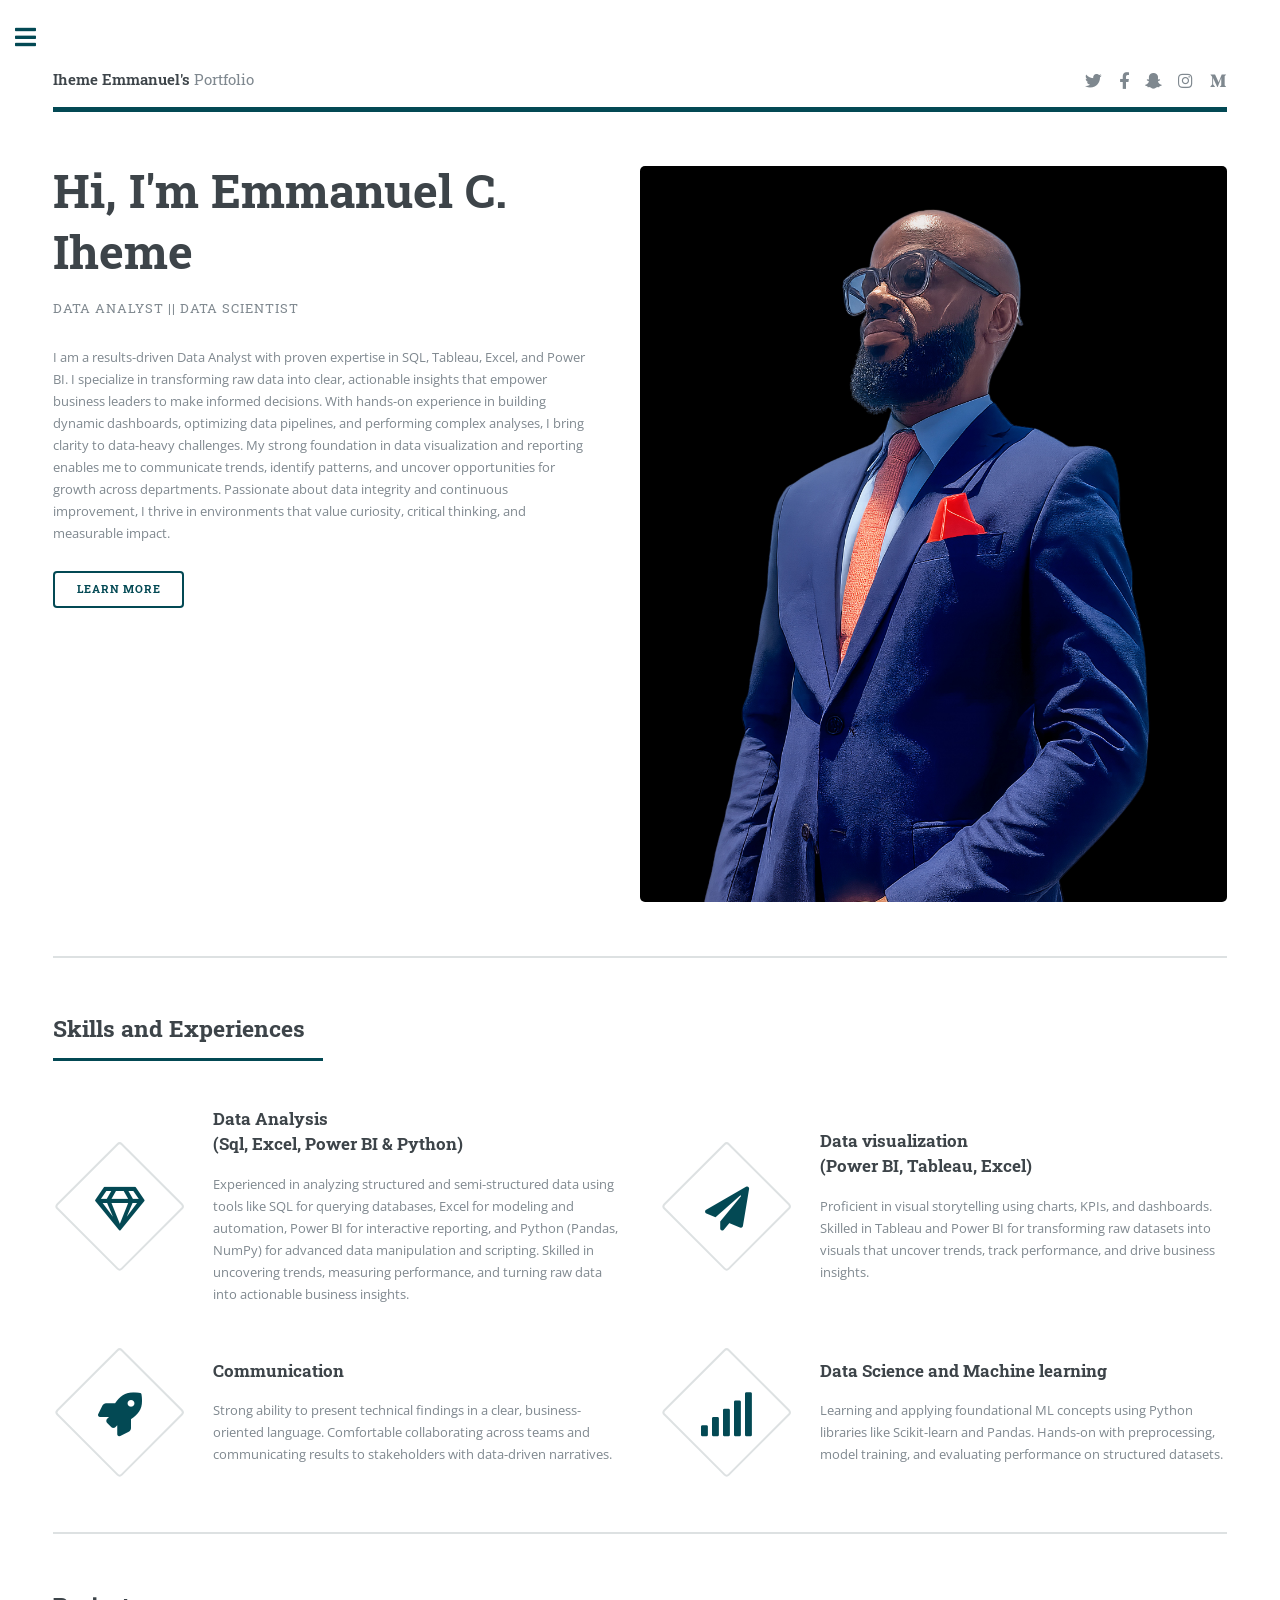
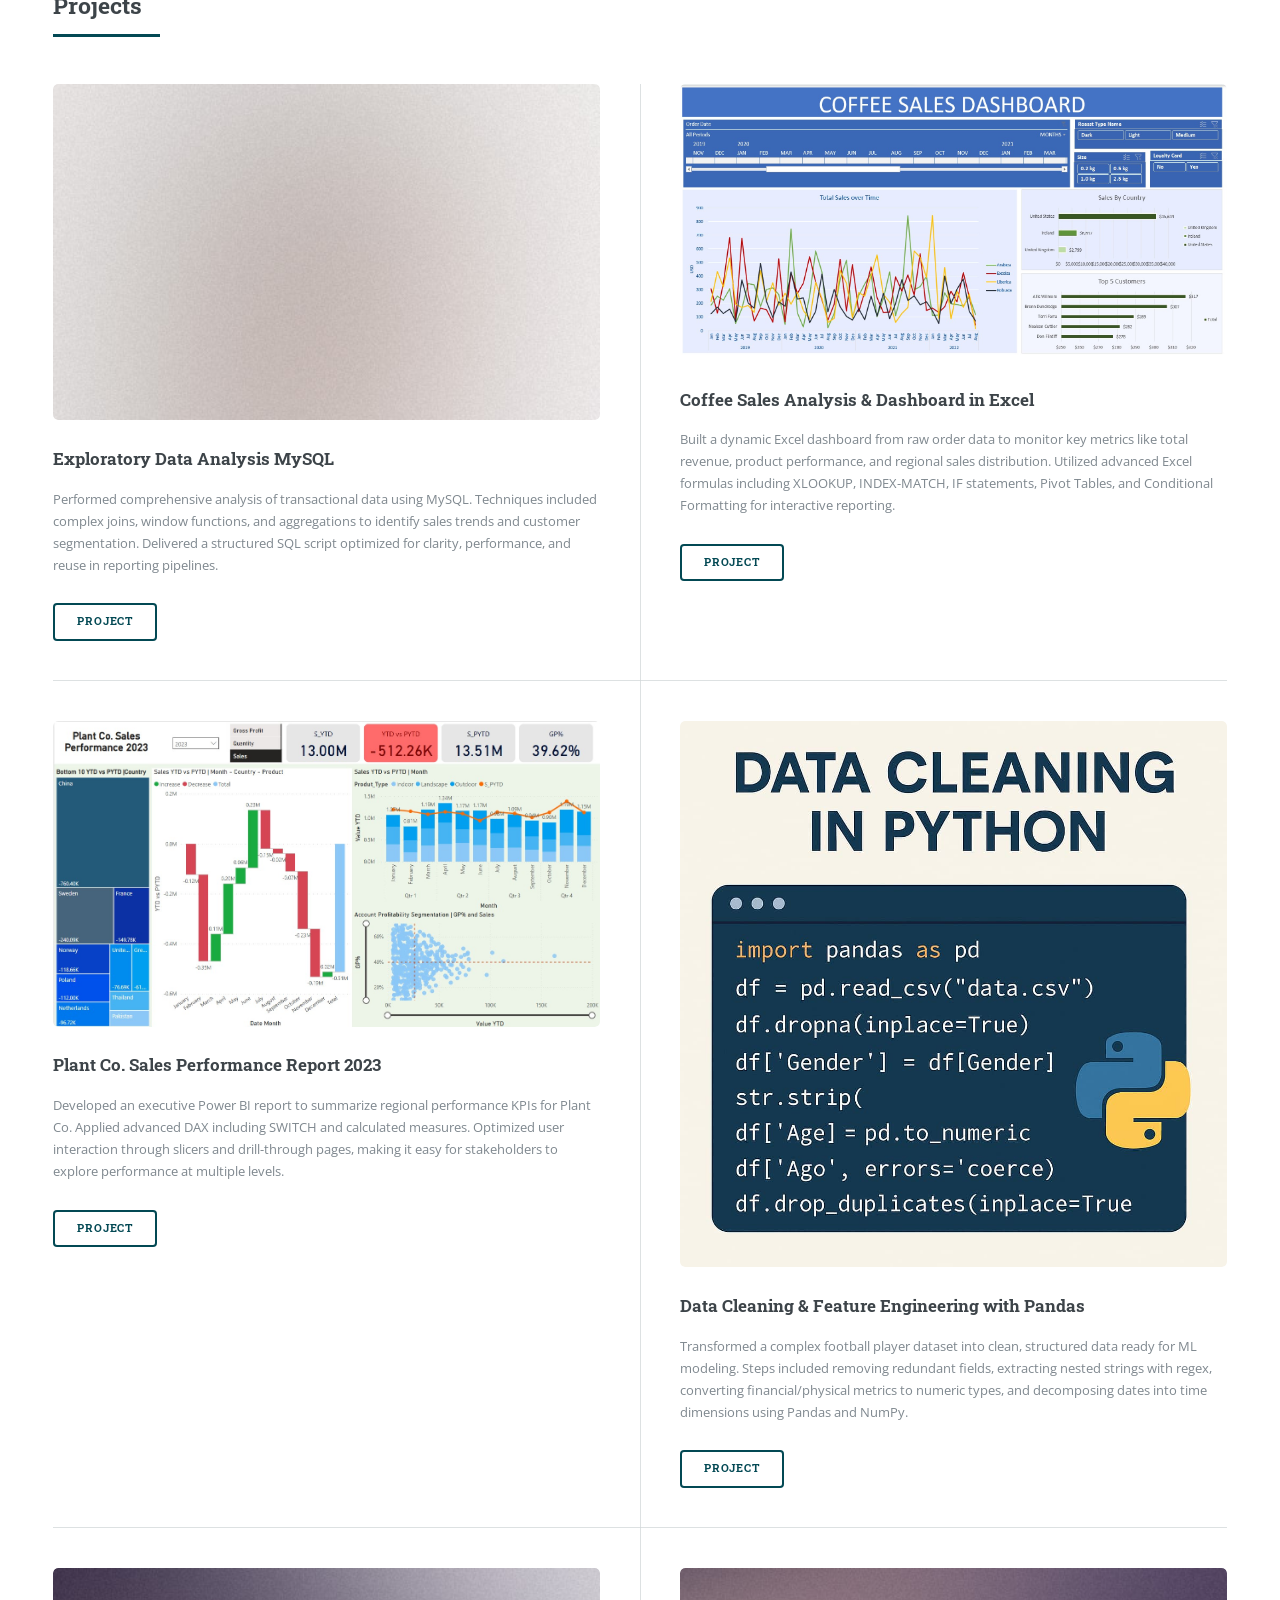
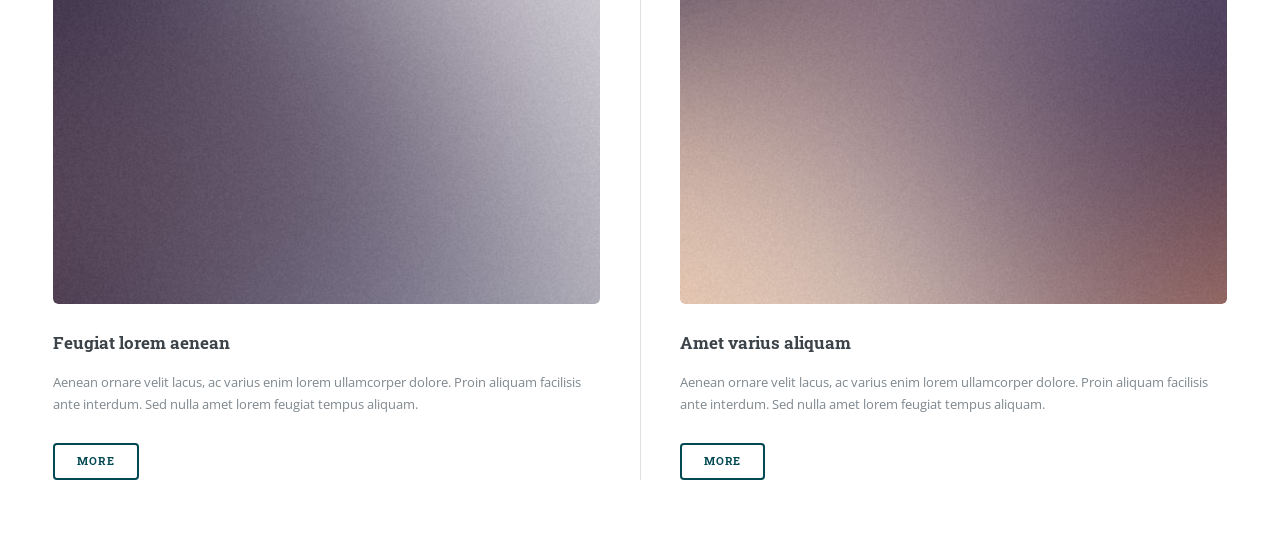
==== index.html @ 396a7864 "Update index.html" ====
<!DOCTYPE HTML>
<!--
	Editorial by HTML5 UP
	html5up.net | @ajlkn
	Free for personal and commercial use under the CCA 3.0 license (html5up.net/license)
-->
<html>
	<head>
		<title>Emmanuel.C.Iheme Portfolio</title>
		<meta charset="utf-8" />
		<meta name="viewport" content="width=device-width, initial-scale=1, user-scalable=no" />
		<link rel="stylesheet" href="assets/css/main.css" />
	</head>
	<body class="is-preload">

		<!-- Wrapper -->
			<div id="wrapper">

				<!-- Main -->
					<div id="main">
						<div class="inner">

							<!-- Header -->
								<header id="header">
									<a href="index.html" class="logo"><strong>Iheme Emmanuel's</strong> Portfolio</a>
									<ul class="icons">
										<li><a href="#" class="icon brands fa-twitter"><span class="label">Twitter</span></a></li>
										<li><a href="#" class="icon brands fa-facebook-f"><span class="label">Facebook</span></a></li>
										<li><a href="#" class="icon brands fa-snapchat-ghost"><span class="label">Snapchat</span></a></li>
										<li><a href="#" class="icon brands fa-instagram"><span class="label">Instagram</span></a></li>
										<li><a href="#" class="icon brands fa-medium-m"><span class="label">Medium</span></a></li>
									</ul>
								</header>

							<!-- Banner -->
								<section id="banner">
									<div class="content">
										<header>
											<h1>Hi, I'm Emmanuel C. Iheme <br />
											</h1>
											<p>Data Analyst || Data Scientist</p>
										</header>
										<p>I am a results-driven Data Analyst with proven expertise in SQL, Tableau, Excel, and Power BI. I specialize in transforming raw data into clear, actionable insights that empower business leaders to make informed decisions. With hands-on experience in building dynamic dashboards, optimizing data pipelines, and performing complex analyses, I bring clarity to data-heavy challenges. My strong foundation in data visualization and reporting enables me to communicate trends, identify patterns, and uncover opportunities for growth across departments. Passionate about data integrity and continuous improvement, I thrive in environments that value curiosity, critical thinking, and measurable impact.</p>
										<ul class="actions">
											<li><a href="#" class="button big">Learn More</a></li>
										</ul>
									</div>
									<span class="image object">
										<img src="images/Profilepic2.jpg" alt="" />
									</span>
								</section>

							<!-- Section -->
								<section>
									<header class="major">
										<h2>Skills and Experiences</h2>
									</header>
									<div class="features">
										<article>
											<span class="icon fa-gem"></span>
											<div class="content">
												<h3>Data Analysis <br /> (Sql, Excel, Power BI & Python)</h3>
												<p>Experienced in analyzing structured and semi-structured data using tools like SQL for querying databases, Excel for modeling and automation, Power BI for interactive reporting, and Python (Pandas, NumPy) for advanced data manipulation and scripting. Skilled in uncovering trends, measuring performance, and turning raw data into actionable business insights.</p>
											</div>
										</article>
										<article>
											<span class="icon solid fa-paper-plane"></span>
											<div class="content">
												<h3>Data visualization <br /> (Power BI, Tableau, Excel)
												</h3>
												<p>Proficient in visual storytelling using charts, KPIs, and dashboards. Skilled in Tableau and Power BI for transforming raw datasets into visuals that uncover trends, track performance, and drive business insights.</p>
											</div>
										</article>
										<article>
											<span class="icon solid fa-rocket"></span>
											<div class="content">
												<h3>Communication</h3>
												<p>Strong ability to present technical findings in a clear, business-oriented language. Comfortable collaborating across teams and communicating results to stakeholders with data-driven narratives.</p>
											</div>
										</article>
										<article>
											<span class="icon solid fa-signal"></span>
											<div class="content">
												<h3>Data Science and Machine learning</h3>
												<p>Learning and applying foundational ML concepts using Python libraries like Scikit-learn and Pandas. Hands-on with preprocessing, model training, and evaluating performance on structured datasets.</p>
											</div>
										</article>
									</div>
								</section>

							<!-- Section -->
								<section>
									<header class="major">
										<h2>Projects</h2>
									</header>
									<div class="posts">
										<article>
											<a href="#" class="image"><img src="images/pic01.jpg" alt="" /></a>
											<h3>Exploratory Data Analysis MySQL</h3>
											<p>Performed comprehensive analysis of transactional data using MySQL. Techniques included complex joins, window functions, and aggregations to identify sales trends and customer segmentation. Delivered a structured SQL script optimized for clarity, performance, and reuse in reporting pipelines.</p>
											<ul class="actions">
												<li><a href="https://github.com/emmanueliheme/My-Portfolio-Projects/blob/main/Exploratory%20Data%20Analysis%20with%20Mysql.sql" class="button">project</a></li>
											</ul>
										</article>
										<article>
											<a href="#" class="image"><img src="images/CoffeeSalesDashboard.jpg" alt="" /></a>
											<h3>Coffee Sales Analysis & Dashboard in Excel</h3>
											<p>Built a dynamic Excel dashboard from raw order data to monitor key metrics like total revenue, product performance, and regional sales distribution. Utilized advanced Excel formulas including XLOOKUP, INDEX-MATCH, IF statements, Pivot Tables, and Conditional Formatting for interactive reporting.</p>
											<ul class="actions">
												<li><a href="https://github.com/emmanueliheme/Portfolio/blob/main/coffeeOrdersData%20_Portfolio%20Project_Excel.xlsx" class="button">Project</a></li>
											</ul>
										</article>
										<article>
											<a href="#" class="image"><img src="images/PerformanceReport2025.jpg" alt="" /></a>
											<h3>Plant Co. Sales Performance Report 2023</h3>
											<p> Developed an executive Power BI report to summarize regional performance KPIs for Plant Co. Applied advanced DAX including SWITCH and calculated measures. Optimized user interaction through slicers and drill-through pages, making it easy for stakeholders to explore performance at multiple levels.</p>
											<ul class="actions">
												<li><a href="#" class="button">Project</a></li>
											</ul>
										</article>
										<article>
											<a href="#" class="image"><img src="images/PythonDataCleaning.jpg" alt="" /></a>
											<h3>Data Cleaning & Feature Engineering with Pandas</h3>
											<p>Transformed a complex football player dataset into clean, structured data ready for ML modeling. Steps included removing redundant fields, extracting nested strings with regex, converting financial/physical metrics to numeric types, and decomposing dates into time dimensions using Pandas and NumPy.</p>
											<ul class="actions">
												<li><a href="https://github.com/emmanueliheme/My-Portfolio-Projects/blob/main/FIFA1%20DATASET%20CLEANING%20IN%20PYTHON.ipynb" class="button">Project</a></li>
											</ul>
										</article>
										<article>
											<a href="#" class="image"><img src="images/pic05.jpg" alt="" /></a>
											<h3>Feugiat lorem aenean</h3>
											<p>Aenean ornare velit lacus, ac varius enim lorem ullamcorper dolore. Proin aliquam facilisis ante interdum. Sed nulla amet lorem feugiat tempus aliquam.</p>
											<ul class="actions">
												<li><a href="#" class="button">More</a></li>
											</ul>
										</article>
										<article>
											<a href="#" class="image"><img src="images/pic06.jpg" alt="" /></a>
											<h3>Amet varius aliquam</h3>
											<p>Aenean ornare velit lacus, ac varius enim lorem ullamcorper dolore. Proin aliquam facilisis ante interdum. Sed nulla amet lorem feugiat tempus aliquam.</p>
											<ul class="actions">
												<li><a href="#" class="button">More</a></li>
											</ul>
										</article>
									</div>
								</section>

						</div>
					</div>

				<!-- Sidebar -->
					<div id="sidebar">
						<div class="inner">

							<!-- Search -->
								<section id="search" class="alt">
									<form method="post" action="#">
										<input type="text" name="query" id="query" placeholder="Search" />
									</form>
								</section>

							<!-- Menu -->
								<nav id="menu">
									<header class="major">
										<h2>Menu</h2>
									</header>
									<ul>
										<li><a href="index.html">Projects</a></li>
										<li><a href="generic.html">My Resume</a></li>
										<li><a href=""assets/Emmanuel_Iheme_Resume.pdf" class="button big" download>Download My Resume">Elements</a></li>
										<li>
											<span class="opener">Submenu</span>
											<ul>
												<li><a href="#">Lorem Dolor</a></li>
												<li><a href="#">Ipsum Adipiscing</a></li>
												<li><a href="#">Tempus Magna</a></li>
												<li><a href="#">Feugiat Veroeros</a></li>
											</ul>
										</li>
										<li><a href="#">Etiam Dolore</a></li>
										<li><a href="#">Adipiscing</a></li>
										<li>
											<span class="opener">Another Submenu</span>
											<ul>
												<li><a href="#">Lorem Dolor</a></li>
												<li><a href="#">Ipsum Adipiscing</a></li>
												<li><a href="#">Tempus Magna</a></li>
												<li><a href="#">Feugiat Veroeros</a></li>
											</ul>
										</li>
										<li><a href="#">Maximus Erat</a></li>
										<li><a href="#">Sapien Mauris</a></li>
										<li><a href="#">Amet Lacinia</a></li>
									</ul>
								</nav>

							<!-- Section -->
								<section>
									<header class="major">
										<h2>Ante interdum</h2>
									</header>
									<div class="mini-posts">
										<article>
											<a href="#" class="image"><img src="images/pic07.jpg" alt="" /></a>
											<p>Aenean ornare velit lacus, ac varius enim lorem ullamcorper dolore aliquam.</p>
										</article>
										<article>
											<a href="#" class="image"><img src="images/pic08.jpg" alt="" /></a>
											<p>Aenean ornare velit lacus, ac varius enim lorem ullamcorper dolore aliquam.</p>
										</article>
										<article>
											<a href="#" class="image"><img src="images/pic09.jpg" alt="" /></a>
											<p>Aenean ornare velit lacus, ac varius enim lorem ullamcorper dolore aliquam.</p>
										</article>
									</div>
									<ul class="actions">
										<li><a href="#" class="button">More</a></li>
									</ul>
								</section>

							<!-- Section -->
								<section>
									<header class="major">
										<h2>Get in touch</h2>
									</header>
									<p>Have a data project in mind or looking to collaborate? I’m always open to freelance work, mentorship, or joining impactful teams. Let’s connect and explore how we can turn your data into decisions.</p>
									<ul class="contact">
										<li class="icon solid fa-envelope"><a href="#">emmanuelihemec@gmail.com</a></li>
										<li class="icon solid fa-phone">(234) 0803-444-5209</li>
										<li class="icon solid fa-home">GMT+1 timezone<br />
										</li>
									</ul>
								</section>

							<!-- Footer -->
								<footer id="footer">
									<p class="copyright">&copy; Untitled. All rights reserved. Demo Images: <a href="https://unsplash.com">Unsplash</a>. Design: <a href="https://html5up.net">HTML5 UP</a>.</p>
								</footer>

						</div>
					</div>

			</div>

		<!-- Scripts -->
			<script src="assets/js/jquery.min.js"></script>
			<script src="assets/js/browser.min.js"></script>
			<script src="assets/js/breakpoints.min.js"></script>
			<script src="assets/js/util.js"></script>
			<script src="assets/js/main.js"></script>

	</body>
</html>
---- assets/css/main.css ----
@import url(fontawesome-all.min.css);
@import url("https://fonts.googleapis.com/css?family=Open+Sans:400,600,400italic,600italic|Roboto+Slab:400,700");
/*
	Editorial by HTML5 UP
	html5up.net | @ajlkn
	Free for personal and commercial use under the CCA 3.0 license (html5up.net/license)
*/
html, body, div, span, applet, object,
iframe, h1, h2, h3, h4, h5, h6, p, blockquote,
pre, a, abbr, acronym, address, big, cite,
code, del, dfn, em, img, ins, kbd, q, s, samp,
small, strike, strong, sub, sup, tt, var, b,
u, i, center, dl, dt, dd, ol, ul, li, fieldset,
form, label, legend, table, caption, tbody,
tfoot, thead, tr, th, td, article, aside,
canvas, details, embed, figure, figcaption,
footer, header, hgroup, menu, nav, output, ruby,
section, summary, time, mark, audio, video {
  margin: 0;
  padding: 0;
  border: 0;
  font-size: 100%;
  font: inherit;
  vertical-align: baseline; }

article, aside, details, figcaption, figure,
footer, header, hgroup, menu, nav, section {
  display: block; }

body {
  line-height: 1; }

ol, ul {
  list-style: none; }

blockquote, q {
  quotes: none; }
  blockquote:before, blockquote:after, q:before, q:after {
    content: '';
    content: none; }

table {
  border-collapse: collapse;
  border-spacing: 0; }

body {
  -webkit-text-size-adjust: none; }

mark {
  background-color: transparent;
  color: inherit; }

input::-moz-focus-inner {
  border: 0;
  padding: 0; }

input, select, textarea {
  -moz-appearance: none;
  -webkit-appearance: none;
  -ms-appearance: none;
  appearance: none; }

/* Basic */
@-ms-viewport {
  width: device-width; }

body {
  -ms-overflow-style: scrollbar; }

@media screen and (max-width: 480px) {
  html, body {
    min-width: 320px; } }

html {
  box-sizing: border-box; }

*, *:before, *:after {
  box-sizing: inherit; }

body {
  background: #ffffff; }
  body.is-preload *, body.is-preload *:before, body.is-preload *:after, body.is-resizing *, body.is-resizing *:before, body.is-resizing *:after {
    -moz-animation: none !important;
    -webkit-animation: none !important;
    -ms-animation: none !important;
    animation: none !important;
    -moz-transition: none !important;
    -webkit-transition: none !important;
    -ms-transition: none !important;
    transition: none !important; }

/* Type */
body, input, select, textarea {
  color: #7f888f;
  font-family: "Open Sans", sans-serif;
  font-size: 13pt;
  font-weight: 400;
  line-height: 1.65; }
  @media screen and (max-width: 1680px) {
    body, input, select, textarea {
      font-size: 11pt; } }
  @media screen and (max-width: 1280px) {
    body, input, select, textarea {
      font-size: 10pt; } }
  @media screen and (max-width: 360px) {
    body, input, select, textarea {
      font-size: 9pt; } }

a {
  -moz-transition: color 0.2s ease-in-out, border-bottom-color 0.2s ease-in-out;
  -webkit-transition: color 0.2s ease-in-out, border-bottom-color 0.2s ease-in-out;
  -ms-transition: color 0.2s ease-in-out, border-bottom-color 0.2s ease-in-out;
  transition: color 0.2s ease-in-out, border-bottom-color 0.2s ease-in-out;
  border-bottom: dotted 1px;
  color: #034954;
  text-decoration: none; }
  a:hover {
    border-bottom-color: #034954;
    color: #034954 !important; }
    a:hover strong {
      color: inherit; }

strong, b {
  color: #3d4449;
  font-weight: 600; }

em, i {
  font-style: italic; }

p {
  margin: 0 0 2em 0; }

h1, h2, h3, h4, h5, h6 {
  color: #3d4449;
  font-family: "Roboto Slab", serif;
  font-weight: 700;
  line-height: 1.5;
  margin: 0 0 1em 0; }
  h1 a, h2 a, h3 a, h4 a, h5 a, h6 a {
    color: inherit;
    text-decoration: none;
    border-bottom: 0; }

h1 {
  font-size: 4em;
  margin: 0 0 0.5em 0;
  line-height: 1.3; }

h2 {
  font-size: 1.75em; }

h3 {
  font-size: 1.25em; }

h4 {
  font-size: 1.1em; }

h5 {
  font-size: 0.9em; }

h6 {
  font-size: 0.7em; }

@media screen and (max-width: 1680px) {
  h1 {
    font-size: 3.5em; } }

@media screen and (max-width: 980px) {
  h1 {
    font-size: 3.25em; } }

@media screen and (max-width: 736px) {
  h1 {
    font-size: 2em;
    line-height: 1.4; }
  h2 {
    font-size: 1.5em; } }

sub {
  font-size: 0.8em;
  position: relative;
  top: 0.5em; }

sup {
  font-size: 0.8em;
  position: relative;
  top: -0.5em; }

blockquote {
  border-left: solid 3px rgba(210, 215, 217, 0.75);
  font-style: italic;
  margin: 0 0 2em 0;
  padding: 0.5em 0 0.5em 2em; }

code {
  background: rgba(230, 235, 237, 0.25);
  border-radius: 0.375em;
  border: solid 1px rgba(210, 215, 217, 0.75);
  font-family: "Courier New", monospace;
  font-size: 0.9em;
  margin: 0 0.25em;
  padding: 0.25em 0.65em; }

pre {
  -webkit-overflow-scrolling: touch;
  font-family: "Courier New", monospace;
  font-size: 0.9em;
  margin: 0 0 2em 0; }
  pre code {
    display: block;
    line-height: 1.75;
    padding: 1em 1.5em;
    overflow-x: auto; }

hr {
  border: 0;
  border-bottom: solid 1px rgba(210, 215, 217, 0.75);
  margin: 2em 0; }
  hr.major {
    margin: 3em 0; }

.align-left {
  text-align: left; }

.align-center {
  text-align: center; }

.align-right {
  text-align: right; }

/* Row */
.row {
  display: flex;
  flex-wrap: wrap;
  box-sizing: border-box;
  align-items: stretch; }
  .row > * {
    box-sizing: border-box; }
  .row.gtr-uniform > * > :last-child {
    margin-bottom: 0; }
  .row.aln-left {
    justify-content: flex-start; }
  .row.aln-center {
    justify-content: center; }
  .row.aln-right {
    justify-content: flex-end; }
  .row.aln-top {
    align-items: flex-start; }
  .row.aln-middle {
    align-items: center; }
  .row.aln-bottom {
    align-items: flex-end; }
  .row > .imp {
    order: -1; }
  .row > .col-1 {
    width: 8.33333%; }
  .row > .off-1 {
    margin-left: 8.33333%; }
  .row > .col-2 {
    width: 16.66667%; }
  .row > .off-2 {
    margin-left: 16.66667%; }
  .row > .col-3 {
    width: 25%; }
  .row > .off-3 {
    margin-left: 25%; }
  .row > .col-4 {
    width: 33.33333%; }
  .row > .off-4 {
    margin-left: 33.33333%; }
  .row > .col-5 {
    width: 41.66667%; }
  .row > .off-5 {
    margin-left: 41.66667%; }
  .row > .col-6 {
    width: 50%; }
  .row > .off-6 {
    margin-left: 50%; }
  .row > .col-7 {
    width: 58.33333%; }
  .row > .off-7 {
    margin-left: 58.33333%; }
  .row > .col-8 {
    width: 66.66667%; }
  .row > .off-8 {
    margin-left: 66.66667%; }
  .row > .col-9 {
    width: 75%; }
  .row > .off-9 {
    margin-left: 75%; }
  .row > .col-10 {
    width: 83.33333%; }
  .row > .off-10 {
    margin-left: 83.33333%; }
  .row > .col-11 {
    width: 91.66667%; }
  .row > .off-11 {
    margin-left: 91.66667%; }
  .row > .col-12 {
    width: 100%; }
  .row > .off-12 {
    margin-left: 100%; }
  .row.gtr-0 {
    margin-top: 0;
    margin-left: 0em; }
    .row.gtr-0 > * {
      padding: 0 0 0 0em; }
    .row.gtr-0.gtr-uniform {
      margin-top: 0em; }
      .row.gtr-0.gtr-uniform > * {
        padding-top: 0em; }
  .row.gtr-25 {
    margin-top: 0;
    margin-left: -0.375em; }
    .row.gtr-25 > * {
      padding: 0 0 0 0.375em; }
    .row.gtr-25.gtr-uniform {
      margin-top: -0.375em; }
      .row.gtr-25.gtr-uniform > * {
        padding-top: 0.375em; }
  .row.gtr-50 {
    margin-top: 0;
    margin-left: -0.75em; }
    .row.gtr-50 > * {
      padding: 0 0 0 0.75em; }
    .row.gtr-50.gtr-uniform {
      margin-top: -0.75em; }
      .row.gtr-50.gtr-uniform > * {
        padding-top: 0.75em; }
  .row {
    margin-top: 0;
    margin-left: -1.5em; }
    .row > * {
      padding: 0 0 0 1.5em; }
    .row.gtr-uniform {
      margin-top: -1.5em; }
      .row.gtr-uniform > * {
        padding-top: 1.5em; }
  .row.gtr-150 {
    margin-top: 0;
    margin-left: -2.25em; }
    .row.gtr-150 > * {
      padding: 0 0 0 2.25em; }
    .row.gtr-150.gtr-uniform {
      margin-top: -2.25em; }
      .row.gtr-150.gtr-uniform > * {
        padding-top: 2.25em; }
  .row.gtr-200 {
    margin-top: 0;
    margin-left: -3em; }
    .row.gtr-200 > * {
      padding: 0 0 0 3em; }
    .row.gtr-200.gtr-uniform {
      margin-top: -3em; }
      .row.gtr-200.gtr-uniform > * {
        padding-top: 3em; }
  @media screen and (max-width: 1680px) {
    .row {
      display: flex;
      flex-wrap: wrap;
      box-sizing: border-box;
      align-items: stretch; }
      .row > * {
        box-sizing: border-box; }
      .row.gtr-uniform > * > :last-child {
        margin-bottom: 0; }
      .row.aln-left {
        justify-content: flex-start; }
      .row.aln-center {
        justify-content: center; }
      .row.aln-right {
        justify-content: flex-end; }
      .row.aln-top {
        align-items: flex-start; }
      .row.aln-middle {
        align-items: center; }
      .row.aln-bottom {
        align-items: flex-end; }
      .row > .imp-xlarge {
        order: -1; }
      .row > .col-1-xlarge {
        width: 8.33333%; }
      .row > .off-1-xlarge {
        margin-left: 8.33333%; }
      .row > .col-2-xlarge {
        width: 16.66667%; }
      .row > .off-2-xlarge {
        margin-left: 16.66667%; }
      .row > .col-3-xlarge {
        width: 25%; }
      .row > .off-3-xlarge {
        margin-left: 25%; }
      .row > .col-4-xlarge {
        width: 33.33333%; }
      .row > .off-4-xlarge {
        margin-left: 33.33333%; }
      .row > .col-5-xlarge {
        width: 41.66667%; }
      .row > .off-5-xlarge {
        margin-left: 41.66667%; }
      .row > .col-6-xlarge {
        width: 50%; }
      .row > .off-6-xlarge {
        margin-left: 50%; }
      .row > .col-7-xlarge {
        width: 58.33333%; }
      .row > .off-7-xlarge {
        margin-left: 58.33333%; }
      .row > .col-8-xlarge {
        width: 66.66667%; }
      .row > .off-8-xlarge {
        margin-left: 66.66667%; }
      .row > .col-9-xlarge {
        width: 75%; }
      .row > .off-9-xlarge {
        margin-left: 75%; }
      .row > .col-10-xlarge {
        width: 83.33333%; }
      .row > .off-10-xlarge {
        margin-left: 83.33333%; }
      .row > .col-11-xlarge {
        width: 91.66667%; }
      .row > .off-11-xlarge {
        margin-left: 91.66667%; }
      .row > .col-12-xlarge {
        width: 100%; }
      .row > .off-12-xlarge {
        margin-left: 100%; }
      .row.gtr-0 {
        margin-top: 0;
        margin-left: 0em; }
        .row.gtr-0 > * {
          padding: 0 0 0 0em; }
        .row.gtr-0.gtr-uniform {
          margin-top: 0em; }
          .row.gtr-0.gtr-uniform > * {
            padding-top: 0em; }
      .row.gtr-25 {
        margin-top: 0;
        margin-left: -0.375em; }
        .row.gtr-25 > * {
          padding: 0 0 0 0.375em; }
        .row.gtr-25.gtr-uniform {
          margin-top: -0.375em; }
          .row.gtr-25.gtr-uniform > * {
            padding-top: 0.375em; }
      .row.gtr-50 {
        margin-top: 0;
        margin-left: -0.75em; }
        .row.gtr-50 > * {
          padding: 0 0 0 0.75em; }
        .row.gtr-50.gtr-uniform {
          margin-top: -0.75em; }
          .row.gtr-50.gtr-uniform > * {
            padding-top: 0.75em; }
      .row {
        margin-top: 0;
        margin-left: -1.5em; }
        .row > * {
          padding: 0 0 0 1.5em; }
        .row.gtr-uniform {
          margin-top: -1.5em; }
          .row.gtr-uniform > * {
            padding-top: 1.5em; }
      .row.gtr-150 {
        margin-top: 0;
        margin-left: -2.25em; }
        .row.gtr-150 > * {
          padding: 0 0 0 2.25em; }
        .row.gtr-150.gtr-uniform {
          margin-top: -2.25em; }
          .row.gtr-150.gtr-uniform > * {
            padding-top: 2.25em; }
      .row.gtr-200 {
        margin-top: 0;
        margin-left: -3em; }
        .row.gtr-200 > * {
          padding: 0 0 0 3em; }
        .row.gtr-200.gtr-uniform {
          margin-top: -3em; }
          .row.gtr-200.gtr-uniform > * {
            padding-top: 3em; } }
  @media screen and (max-width: 1280px) {
    .row {
      display: flex;
      flex-wrap: wrap;
      box-sizing: border-box;
      align-items: stretch; }
      .row > * {
        box-sizing: border-box; }
      .row.gtr-uniform > * > :last-child {
        margin-bottom: 0; }
      .row.aln-left {
        justify-content: flex-start; }
      .row.aln-center {
        justify-content: center; }
      .row.aln-right {
        justify-content: flex-end; }
      .row.aln-top {
        align-items: flex-start; }
      .row.aln-middle {
        align-items: center; }
      .row.aln-bottom {
        align-items: flex-end; }
      .row > .imp-large {
        order: -1; }
      .row > .col-1-large {
        width: 8.33333%; }
      .row > .off-1-large {
        margin-left: 8.33333%; }
      .row > .col-2-large {
        width: 16.66667%; }
      .row > .off-2-large {
        margin-left: 16.66667%; }
      .row > .col-3-large {
        width: 25%; }
      .row > .off-3-large {
        margin-left: 25%; }
      .row > .col-4-large {
        width: 33.33333%; }
      .row > .off-4-large {
        margin-left: 33.33333%; }
      .row > .col-5-large {
        width: 41.66667%; }
      .row > .off-5-large {
        margin-left: 41.66667%; }
      .row > .col-6-large {
        width: 50%; }
      .row > .off-6-large {
        margin-left: 50%; }
      .row > .col-7-large {
        width: 58.33333%; }
      .row > .off-7-large {
        margin-left: 58.33333%; }
      .row > .col-8-large {
        width: 66.66667%; }
      .row > .off-8-large {
        margin-left: 66.66667%; }
      .row > .col-9-large {
        width: 75%; }
      .row > .off-9-large {
        margin-left: 75%; }
      .row > .col-10-large {
        width: 83.33333%; }
      .row > .off-10-large {
        margin-left: 83.33333%; }
      .row > .col-11-large {
        width: 91.66667%; }
      .row > .off-11-large {
        margin-left: 91.66667%; }
      .row > .col-12-large {
        width: 100%; }
      .row > .off-12-large {
        margin-left: 100%; }
      .row.gtr-0 {
        margin-top: 0;
        margin-left: 0em; }
        .row.gtr-0 > * {
          padding: 0 0 0 0em; }
        .row.gtr-0.gtr-uniform {
          margin-top: 0em; }
          .row.gtr-0.gtr-uniform > * {
            padding-top: 0em; }
      .row.gtr-25 {
        margin-top: 0;
        margin-left: -0.375em; }
        .row.gtr-25 > * {
          padding: 0 0 0 0.375em; }
        .row.gtr-25.gtr-uniform {
          margin-top: -0.375em; }
          .row.gtr-25.gtr-uniform > * {
            padding-top: 0.375em; }
      .row.gtr-50 {
        margin-top: 0;
        margin-left: -0.75em; }
        .row.gtr-50 > * {
          padding: 0 0 0 0.75em; }
        .row.gtr-50.gtr-uniform {
          margin-top: -0.75em; }
          .row.gtr-50.gtr-uniform > * {
            padding-top: 0.75em; }
      .row {
        margin-top: 0;
        margin-left: -1.5em; }
        .row > * {
          padding: 0 0 0 1.5em; }
        .row.gtr-uniform {
          margin-top: -1.5em; }
          .row.gtr-uniform > * {
            padding-top: 1.5em; }
      .row.gtr-150 {
        margin-top: 0;
        margin-left: -2.25em; }
        .row.gtr-150 > * {
          padding: 0 0 0 2.25em; }
        .row.gtr-150.gtr-uniform {
          margin-top: -2.25em; }
          .row.gtr-150.gtr-uniform > * {
            padding-top: 2.25em; }
      .row.gtr-200 {
        margin-top: 0;
        margin-left: -3em; }
        .row.gtr-200 > * {
          padding: 0 0 0 3em; }
        .row.gtr-200.gtr-uniform {
          margin-top: -3em; }
          .row.gtr-200.gtr-uniform > * {
            padding-top: 3em; } }
  @media screen and (max-width: 980px) {
    .row {
      display: flex;
      flex-wrap: wrap;
      box-sizing: border-box;
      align-items: stretch; }
      .row > * {
        box-sizing: border-box; }
      .row.gtr-uniform > * > :last-child {
        margin-bottom: 0; }
      .row.aln-left {
        justify-content: flex-start; }
      .row.aln-center {
        justify-content: center; }
      .row.aln-right {
        justify-content: flex-end; }
      .row.aln-top {
        align-items: flex-start; }
      .row.aln-middle {
        align-items: center; }
      .row.aln-bottom {
        align-items: flex-end; }
      .row > .imp-medium {
        order: -1; }
      .row > .col-1-medium {
        width: 8.33333%; }
      .row > .off-1-medium {
        margin-left: 8.33333%; }
      .row > .col-2-medium {
        width: 16.66667%; }
      .row > .off-2-medium {
        margin-left: 16.66667%; }
      .row > .col-3-medium {
        width: 25%; }
      .row > .off-3-medium {
        margin-left: 25%; }
      .row > .col-4-medium {
        width: 33.33333%; }
      .row > .off-4-medium {
        margin-left: 33.33333%; }
      .row > .col-5-medium {
        width: 41.66667%; }
      .row > .off-5-medium {
        margin-left: 41.66667%; }
      .row > .col-6-medium {
        width: 50%; }
      .row > .off-6-medium {
        margin-left: 50%; }
      .row > .col-7-medium {
        width: 58.33333%; }
      .row > .off-7-medium {
        margin-left: 58.33333%; }
      .row > .col-8-medium {
        width: 66.66667%; }
      .row > .off-8-medium {
        margin-left: 66.66667%; }
      .row > .col-9-medium {
        width: 75%; }
      .row > .off-9-medium {
        margin-left: 75%; }
      .row > .col-10-medium {
        width: 83.33333%; }
      .row > .off-10-medium {
        margin-left: 83.33333%; }
      .row > .col-11-medium {
        width: 91.66667%; }
      .row > .off-11-medium {
        margin-left: 91.66667%; }
      .row > .col-12-medium {
        width: 100%; }
      .row > .off-12-medium {
        margin-left: 100%; }
      .row.gtr-0 {
        margin-top: 0;
        margin-left: 0em; }
        .row.gtr-0 > * {
          padding: 0 0 0 0em; }
        .row.gtr-0.gtr-uniform {
          margin-top: 0em; }
          .row.gtr-0.gtr-uniform > * {
            padding-top: 0em; }
      .row.gtr-25 {
        margin-top: 0;
        margin-left: -0.375em; }
        .row.gtr-25 > * {
          padding: 0 0 0 0.375em; }
        .row.gtr-25.gtr-uniform {
          margin-top: -0.375em; }
          .row.gtr-25.gtr-uniform > * {
            padding-top: 0.375em; }
      .row.gtr-50 {
        margin-top: 0;
        margin-left: -0.75em; }
        .row.gtr-50 > * {
          padding: 0 0 0 0.75em; }
        .row.gtr-50.gtr-uniform {
          margin-top: -0.75em; }
          .row.gtr-50.gtr-uniform > * {
            padding-top: 0.75em; }
      .row {
        margin-top: 0;
        margin-left: -1.5em; }
        .row > * {
          padding: 0 0 0 1.5em; }
        .row.gtr-uniform {
          margin-top: -1.5em; }
          .row.gtr-uniform > * {
            padding-top: 1.5em; }
      .row.gtr-150 {
        margin-top: 0;
        margin-left: -2.25em; }
        .row.gtr-150 > * {
          padding: 0 0 0 2.25em; }
        .row.gtr-150.gtr-uniform {
          margin-top: -2.25em; }
          .row.gtr-150.gtr-uniform > * {
            padding-top: 2.25em; }
      .row.gtr-200 {
        margin-top: 0;
        margin-left: -3em; }
        .row.gtr-200 > * {
          padding: 0 0 0 3em; }
        .row.gtr-200.gtr-uniform {
          margin-top: -3em; }
          .row.gtr-200.gtr-uniform > * {
            padding-top: 3em; } }
  @media screen and (max-width: 736px) {
    .row {
      display: flex;
      flex-wrap: wrap;
      box-sizing: border-box;
      align-items: stretch; }
      .row > * {
        box-sizing: border-box; }
      .row.gtr-uniform > * > :last-child {
        margin-bottom: 0; }
      .row.aln-left {
        justify-content: flex-start; }
      .row.aln-center {
        justify-content: center; }
      .row.aln-right {
        justify-content: flex-end; }
      .row.aln-top {
        align-items: flex-start; }
      .row.aln-middle {
        align-items: center; }
      .row.aln-bottom {
        align-items: flex-end; }
      .row > .imp-small {
        order: -1; }
      .row > .col-1-small {
        width: 8.33333%; }
      .row > .off-1-small {
        margin-left: 8.33333%; }
      .row > .col-2-small {
        width: 16.66667%; }
      .row > .off-2-small {
        margin-left: 16.66667%; }
      .row > .col-3-small {
        width: 25%; }
      .row > .off-3-small {
        margin-left: 25%; }
      .row > .col-4-small {
        width: 33.33333%; }
      .row > .off-4-small {
        margin-left: 33.33333%; }
      .row > .col-5-small {
        width: 41.66667%; }
      .row > .off-5-small {
        margin-left: 41.66667%; }
      .row > .col-6-small {
        width: 50%; }
      .row > .off-6-small {
        margin-left: 50%; }
      .row > .col-7-small {
        width: 58.33333%; }
      .row > .off-7-small {
        margin-left: 58.33333%; }
      .row > .col-8-small {
        width: 66.66667%; }
      .row > .off-8-small {
        margin-left: 66.66667%; }
      .row > .col-9-small {
        width: 75%; }
      .row > .off-9-small {
        margin-left: 75%; }
      .row > .col-10-small {
        width: 83.33333%; }
      .row > .off-10-small {
        margin-left: 83.33333%; }
      .row > .col-11-small {
        width: 91.66667%; }
      .row > .off-11-small {
        margin-left: 91.66667%; }
      .row > .col-12-small {
        width: 100%; }
      .row > .off-12-small {
        margin-left: 100%; }
      .row.gtr-0 {
        margin-top: 0;
        margin-left: 0em; }
        .row.gtr-0 > * {
          padding: 0 0 0 0em; }
        .row.gtr-0.gtr-uniform {
          margin-top: 0em; }
          .row.gtr-0.gtr-uniform > * {
            padding-top: 0em; }
      .row.gtr-25 {
        margin-top: 0;
        margin-left: -0.375em; }
        .row.gtr-25 > * {
          padding: 0 0 0 0.375em; }
        .row.gtr-25.gtr-uniform {
          margin-top: -0.375em; }
          .row.gtr-25.gtr-uniform > * {
            padding-top: 0.375em; }
      .row.gtr-50 {
        margin-top: 0;
        margin-left: -0.75em; }
        .row.gtr-50 > * {
          padding: 0 0 0 0.75em; }
        .row.gtr-50.gtr-uniform {
          margin-top: -0.75em; }
          .row.gtr-50.gtr-uniform > * {
            padding-top: 0.75em; }
      .row {
        margin-top: 0;
        margin-left: -1.5em; }
        .row > * {
          padding: 0 0 0 1.5em; }
        .row.gtr-uniform {
          margin-top: -1.5em; }
          .row.gtr-uniform > * {
            padding-top: 1.5em; }
      .row.gtr-150 {
        margin-top: 0;
        margin-left: -2.25em; }
        .row.gtr-150 > * {
          padding: 0 0 0 2.25em; }
        .row.gtr-150.gtr-uniform {
          margin-top: -2.25em; }
          .row.gtr-150.gtr-uniform > * {
            padding-top: 2.25em; }
      .row.gtr-200 {
        margin-top: 0;
        margin-left: -3em; }
        .row.gtr-200 > * {
          padding: 0 0 0 3em; }
        .row.gtr-200.gtr-uniform {
          margin-top: -3em; }
          .row.gtr-200.gtr-uniform > * {
            padding-top: 3em; } }
  @media screen and (max-width: 480px) {
    .row {
      display: flex;
      flex-wrap: wrap;
      box-sizing: border-box;
      align-items: stretch; }
      .row > * {
        box-sizing: border-box; }
      .row.gtr-uniform > * > :last-child {
        margin-bottom: 0; }
      .row.aln-left {
        justify-content: flex-start; }
      .row.aln-center {
        justify-content: center; }
      .row.aln-right {
        justify-content: flex-end; }
      .row.aln-top {
        align-items: flex-start; }
      .row.aln-middle {
        align-items: center; }
      .row.aln-bottom {
        align-items: flex-end; }
      .row > .imp-xsmall {
        order: -1; }
      .row > .col-1-xsmall {
        width: 8.33333%; }
      .row > .off-1-xsmall {
        margin-left: 8.33333%; }
      .row > .col-2-xsmall {
        width: 16.66667%; }
      .row > .off-2-xsmall {
        margin-left: 16.66667%; }
      .row > .col-3-xsmall {
        width: 25%; }
      .row > .off-3-xsmall {
        margin-left: 25%; }
      .row > .col-4-xsmall {
        width: 33.33333%; }
      .row > .off-4-xsmall {
        margin-left: 33.33333%; }
      .row > .col-5-xsmall {
        width: 41.66667%; }
      .row > .off-5-xsmall {
        margin-left: 41.66667%; }
      .row > .col-6-xsmall {
        width: 50%; }
      .row > .off-6-xsmall {
        margin-left: 50%; }
      .row > .col-7-xsmall {
        width: 58.33333%; }
      .row > .off-7-xsmall {
        margin-left: 58.33333%; }
      .row > .col-8-xsmall {
        width: 66.66667%; }
      .row > .off-8-xsmall {
        margin-left: 66.66667%; }
      .row > .col-9-xsmall {
        width: 75%; }
      .row > .off-9-xsmall {
        margin-left: 75%; }
      .row > .col-10-xsmall {
        width: 83.33333%; }
      .row > .off-10-xsmall {
        margin-left: 83.33333%; }
      .row > .col-11-xsmall {
        width: 91.66667%; }
      .row > .off-11-xsmall {
        margin-left: 91.66667%; }
      .row > .col-12-xsmall {
        width: 100%; }
      .row > .off-12-xsmall {
        margin-left: 100%; }
      .row.gtr-0 {
        margin-top: 0;
        margin-left: 0em; }
        .row.gtr-0 > * {
          padding: 0 0 0 0em; }
        .row.gtr-0.gtr-uniform {
          margin-top: 0em; }
          .row.gtr-0.gtr-uniform > * {
            padding-top: 0em; }
      .row.gtr-25 {
        margin-top: 0;
        margin-left: -0.375em; }
        .row.gtr-25 > * {
          padding: 0 0 0 0.375em; }
        .row.gtr-25.gtr-uniform {
          margin-top: -0.375em; }
          .row.gtr-25.gtr-uniform > * {
            padding-top: 0.375em; }
      .row.gtr-50 {
        margin-top: 0;
        margin-left: -0.75em; }
        .row.gtr-50 > * {
          padding: 0 0 0 0.75em; }
        .row.gtr-50.gtr-uniform {
          margin-top: -0.75em; }
          .row.gtr-50.gtr-uniform > * {
            padding-top: 0.75em; }
      .row {
        margin-top: 0;
        margin-left: -1.5em; }
        .row > * {
          padding: 0 0 0 1.5em; }
        .row.gtr-uniform {
          margin-top: -1.5em; }
          .row.gtr-uniform > * {
            padding-top: 1.5em; }
      .row.gtr-150 {
        margin-top: 0;
        margin-left: -2.25em; }
        .row.gtr-150 > * {
          padding: 0 0 0 2.25em; }
        .row.gtr-150.gtr-uniform {
          margin-top: -2.25em; }
          .row.gtr-150.gtr-uniform > * {
            padding-top: 2.25em; }
      .row.gtr-200 {
        margin-top: 0;
        margin-left: -3em; }
        .row.gtr-200 > * {
          padding: 0 0 0 3em; }
        .row.gtr-200.gtr-uniform {
          margin-top: -3em; }
          .row.gtr-200.gtr-uniform > * {
            padding-top: 3em; } }

/* Section/Article */
section.special, article.special {
  text-align: center; }

header p {
  font-family: "Roboto Slab", serif;
  font-size: 1em;
  font-weight: 400;
  letter-spacing: 0.075em;
  margin-top: -0.5em;
  text-transform: uppercase; }

header.major > :last-child {
  border-bottom: solid 3px #034954;
  display: inline-block;
  margin: 0 0 2em 0;
  padding: 0 0.75em 0.5em 0; }

header.main > :last-child {
  margin: 0 0 1em 0; }

/* Form */
form {
  margin: 0 0 2em 0; }

label {
  color: #3d4449;
  display: block;
  font-size: 0.9em;
  font-weight: 600;
  margin: 0 0 1em 0; }

input[type="text"],
input[type="password"],
input[type="email"],
input[type="tel"],
input[type="search"],
input[type="url"],
select,
textarea {
  -moz-appearance: none;
  -webkit-appearance: none;
  -ms-appearance: none;
  appearance: none;
  background: #ffffff;
  border-radius: 0.375em;
  border: none;
  border: solid 1px rgba(210, 215, 217, 0.75);
  color: inherit;
  display: block;
  outline: 0;
  padding: 0 1em;
  text-decoration: none;
  width: 100%; }
  input[type="text"]:invalid,
  input[type="password"]:invalid,
  input[type="email"]:invalid,
  input[type="tel"]:invalid,
  input[type="search"]:invalid,
  input[type="url"]:invalid,
  select:invalid,
  textarea:invalid {
    box-shadow: none; }
  input[type="text"]:focus,
  input[type="password"]:focus,
  input[type="email"]:focus,
  input[type="tel"]:focus,
  input[type="search"]:focus,
  input[type="url"]:focus,
  select:focus,
  textarea:focus {
    border-color: #034954;
    box-shadow: 0 0 0 1px #034954; }

select {
  background-image: url("data:image/svg+xml;charset=utf8,%3Csvg xmlns='http://www.w3.org/2000/svg' width='40' height='40' preserveAspectRatio='none' viewBox='0 0 40 40'%3E%3Cpath d='M9.4,12.3l10.4,10.4l10.4-10.4c0.2-0.2,0.5-0.4,0.9-0.4c0.3,0,0.6,0.1,0.9,0.4l3.3,3.3c0.2,0.2,0.4,0.5,0.4,0.9 c0,0.4-0.1,0.6-0.4,0.9L20.7,31.9c-0.2,0.2-0.5,0.4-0.9,0.4c-0.3,0-0.6-0.1-0.9-0.4L4.3,17.3c-0.2-0.2-0.4-0.5-0.4-0.9 c0-0.4,0.1-0.6,0.4-0.9l3.3-3.3c0.2-0.2,0.5-0.4,0.9-0.4S9.1,12.1,9.4,12.3z' fill='rgba(210, 215, 217, 0.75)' /%3E%3C/svg%3E");
  background-size: 1.25em;
  background-repeat: no-repeat;
  background-position: calc(100% - 1em) center;
  height: 2.75em;
  padding-right: 2.75em;
  text-overflow: ellipsis; }
  select option {
    color: #3d4449;
    background: #ffffff; }
  select:focus::-ms-value {
    background-color: transparent; }
  select::-ms-expand {
    display: none; }

input[type="text"],
input[type="password"],
input[type="email"],
input[type="tel"],
input[type="search"],
input[type="url"],
select {
  height: 2.75em; }

textarea {
  padding: 0.75em 1em; }

input[type="checkbox"],
input[type="radio"] {
  -moz-appearance: none;
  -webkit-appearance: none;
  -ms-appearance: none;
  appearance: none;
  display: block;
  float: left;
  margin-right: -2em;
  opacity: 0;
  width: 1em;
  z-index: -1; }
  input[type="checkbox"] + label,
  input[type="radio"] + label {
    text-decoration: none;
    color: #7f888f;
    cursor: pointer;
    display: inline-block;
    font-size: 1em;
    font-weight: 400;
    padding-left: 2.4em;
    padding-right: 0.75em;
    position: relative; }
    input[type="checkbox"] + label:before,
    input[type="radio"] + label:before {
      -moz-osx-font-smoothing: grayscale;
      -webkit-font-smoothing: antialiased;
      display: inline-block;
      font-style: normal;
      font-variant: normal;
      text-rendering: auto;
      line-height: 1;
      text-transform: none !important;
      font-family: 'Font Awesome 5 Free';
      font-weight: 900; }
    input[type="checkbox"] + label:before,
    input[type="radio"] + label:before {
      background: #ffffff;
      border-radius: 0.375em;
      border: solid 1px rgba(210, 215, 217, 0.75);
      content: '';
      display: inline-block;
      font-size: 0.8em;
      height: 2.0625em;
      left: 0;
      line-height: 2.0625em;
      position: absolute;
      text-align: center;
      top: 0;
      width: 2.0625em; }
  input[type="checkbox"]:checked + label:before,
  input[type="radio"]:checked + label:before {
    background: #3d4449;
    border-color: #3d4449;
    color: #ffffff;
    content: '\f00c'; }
  input[type="checkbox"]:focus + label:before,
  input[type="radio"]:focus + label:before {
    border-color: #034954;
    box-shadow: 0 0 0 1px #034954; }

input[type="checkbox"] + label:before {
  border-radius: 0.375em; }

input[type="radio"] + label:before {
  border-radius: 100%; }

::-webkit-input-placeholder {
  color: #9fa3a6 !important;
  opacity: 1.0; }

:-moz-placeholder {
  color: #9fa3a6 !important;
  opacity: 1.0; }

::-moz-placeholder {
  color: #9fa3a6 !important;
  opacity: 1.0; }

:-ms-input-placeholder {
  color: #9fa3a6 !important;
  opacity: 1.0; }

/* Box */
.box {
  border-radius: 0.375em;
  border: solid 1px rgba(210, 215, 217, 0.75);
  margin-bottom: 2em;
  padding: 1.5em; }
  .box > :last-child,
  .box > :last-child > :last-child,
  .box > :last-child > :last-child > :last-child {
    margin-bottom: 0; }
  .box.alt {
    border: 0;
    border-radius: 0;
    padding: 0; }

/* Icon */
.icon {
  text-decoration: none;
  border-bottom: none;
  position: relative; }
  .icon:before {
    -moz-osx-font-smoothing: grayscale;
    -webkit-font-smoothing: antialiased;
    display: inline-block;
    font-style: normal;
    font-variant: normal;
    text-rendering: auto;
    line-height: 1;
    text-transform: none !important;
    font-family: 'Font Awesome 5 Free';
    font-weight: 400; }
  .icon > .label {
    display: none; }
  .icon:before {
    line-height: inherit; }
  .icon.solid:before {
    font-weight: 900; }
  .icon.brands:before {
    font-family: 'Font Awesome 5 Brands'; }

/* Image */
.image {
  border-radius: 0.375em;
  border: 0;
  display: inline-block;
  position: relative; }
  .image img {
    border-radius: 0.375em;
    display: block; }
  .image.left, .image.right {
    max-width: 40%; }
    .image.left img, .image.right img {
      width: 100%; }
  .image.left {
    float: left;
    padding: 0 1.5em 1em 0;
    top: 0.25em; }
  .image.right {
    float: right;
    padding: 0 0 1em 1.5em;
    top: 0.25em; }
  .image.fit {
    display: block;
    margin: 0 0 2em 0;
    width: 100%; }
    .image.fit img {
      width: 100%; }
  .image.main {
    display: block;
    margin: 0 0 3em 0;
    width: 100%; }
    .image.main img {
      width: 100%; }

a.image {
  overflow: hidden; }
  a.image img {
    -moz-transition: -moz-transform 0.2s ease;
    -webkit-transition: -webkit-transform 0.2s ease;
    -ms-transition: -ms-transform 0.2s ease;
    transition: transform 0.2s ease; }
  a.image:hover img {
    -moz-transform: scale(1.075);
    -webkit-transform: scale(1.075);
    -ms-transform: scale(1.075);
    transform: scale(1.075); }

/* List */
ol {
  list-style: decimal;
  margin: 0 0 2em 0;
  padding-left: 1.25em; }
  ol li {
    padding-left: 0.25em; }

ul {
  list-style: disc;
  margin: 0 0 2em 0;
  padding-left: 1em; }
  ul li {
    padding-left: 0.5em; }
  ul.alt {
    list-style: none;
    padding-left: 0; }
    ul.alt li {
      border-top: solid 1px rgba(210, 215, 217, 0.75);
      padding: 0.5em 0; }
      ul.alt li:first-child {
        border-top: 0;
        padding-top: 0; }

dl {
  margin: 0 0 2em 0; }
  dl dt {
    display: block;
    font-weight: 600;
    margin: 0 0 1em 0; }
  dl dd {
    margin-left: 2em; }

/* Actions */
ul.actions {
  display: -moz-flex;
  display: -webkit-flex;
  display: -ms-flex;
  display: flex;
  cursor: default;
  list-style: none;
  margin-left: -1em;
  padding-left: 0; }
  ul.actions li {
    padding: 0 0 0 1em;
    vertical-align: middle; }
  ul.actions.special {
    -moz-justify-content: center;
    -webkit-justify-content: center;
    -ms-justify-content: center;
    justify-content: center;
    width: 100%;
    margin-left: 0; }
    ul.actions.special li:first-child {
      padding-left: 0; }
  ul.actions.stacked {
    -moz-flex-direction: column;
    -webkit-flex-direction: column;
    -ms-flex-direction: column;
    flex-direction: column;
    margin-left: 0; }
    ul.actions.stacked li {
      padding: 1.3em 0 0 0; }
      ul.actions.stacked li:first-child {
        padding-top: 0; }
  ul.actions.fit {
    width: calc(100% + 1em); }
    ul.actions.fit li {
      -moz-flex-grow: 1;
      -webkit-flex-grow: 1;
      -ms-flex-grow: 1;
      flex-grow: 1;
      -moz-flex-shrink: 1;
      -webkit-flex-shrink: 1;
      -ms-flex-shrink: 1;
      flex-shrink: 1;
      width: 100%; }
      ul.actions.fit li > * {
        width: 100%; }
    ul.actions.fit.stacked {
      width: 100%; }

/* Icons */
ul.icons {
  cursor: default;
  list-style: none;
  padding-left: 0; }
  ul.icons li {
    display: inline-block;
    padding: 0 1em 0 0; }
    ul.icons li:last-child {
      padding-right: 0; }
    ul.icons li .icon {
      color: inherit; }
      ul.icons li .icon:before {
        font-size: 1.25em; }

/* Contact */
ul.contact {
  list-style: none;
  padding: 0; }
  ul.contact li {
    text-decoration: none;
    border-top: solid 1px rgba(210, 215, 217, 0.75);
    margin: 1.5em 0 0 0;
    padding: 1.5em 0 0 3em;
    position: relative; }
    ul.contact li:before {
      -moz-osx-font-smoothing: grayscale;
      -webkit-font-smoothing: antialiased;
      display: inline-block;
      font-style: normal;
      font-variant: normal;
      text-rendering: auto;
      line-height: 1;
      text-transform: none !important;
      font-family: 'Font Awesome 5 Free';
      font-weight: 400; }
    ul.contact li:before {
      color: #034954;
      display: inline-block;
      font-size: 1.5em;
      height: 1.125em;
      left: 0;
      line-height: 1.125em;
      position: absolute;
      text-align: center;
      top: 1em;
      width: 1.5em; }
    ul.contact li:first-child {
      border-top: 0;
      margin-top: 0;
      padding-top: 0; }
      ul.contact li:first-child:before {
        top: 0; }
    ul.contact li a {
      color: inherit; }

/* Pagination */
ul.pagination {
  cursor: default;
  list-style: none;
  padding-left: 0; }
  ul.pagination li {
    display: inline-block;
    padding-left: 0;
    vertical-align: middle; }
    ul.pagination li > .page {
      -moz-transition: background-color 0.2s ease-in-out, color 0.2s ease-in-out;
      -webkit-transition: background-color 0.2s ease-in-out, color 0.2s ease-in-out;
      -ms-transition: background-color 0.2s ease-in-out, color 0.2s ease-in-out;
      transition: background-color 0.2s ease-in-out, color 0.2s ease-in-out;
      border-bottom: 0;
      border-radius: 0.375em;
      display: inline-block;
      font-size: 0.8em;
      font-weight: 600;
      height: 2em;
      line-height: 2em;
      margin: 0 0.125em;
      min-width: 2em;
      padding: 0 0.5em;
      text-align: center; }
      ul.pagination li > .page.active {
        background-color: #034954;
        color: #ffffff !important; }
        ul.pagination li > .page.active:hover {
          background-color: #f67878; }
        ul.pagination li > .page.active:active {
          background-color: #f45c5c; }
    ul.pagination li:first-child {
      padding-right: 0.75em; }
    ul.pagination li:last-child {
      padding-left: 0.75em; }
  @media screen and (max-width: 480px) {
    ul.pagination li:nth-child(n+2):nth-last-child(n+2) {
      display: none; }
    ul.pagination li:first-child {
      padding-right: 0; } }

/* Table */
.table-wrapper {
  -webkit-overflow-scrolling: touch;
  overflow-x: auto; }

table {
  margin: 0 0 2em 0;
  width: 100%; }
  table tbody tr {
    border: solid 1px rgba(210, 215, 217, 0.75);
    border-left: 0;
    border-right: 0; }
    table tbody tr:nth-child(2n + 1) {
      background-color: rgba(230, 235, 237, 0.25); }
  table td {
    padding: 0.75em 0.75em; }
  table th {
    color: #3d4449;
    font-size: 0.9em;
    font-weight: 600;
    padding: 0 0.75em 0.75em 0.75em;
    text-align: left; }
  table thead {
    border-bottom: solid 2px rgba(210, 215, 217, 0.75); }
  table tfoot {
    border-top: solid 2px rgba(210, 215, 217, 0.75); }
  table.alt {
    border-collapse: separate; }
    table.alt tbody tr td {
      border: solid 1px rgba(210, 215, 217, 0.75);
      border-left-width: 0;
      border-top-width: 0; }
      table.alt tbody tr td:first-child {
        border-left-width: 1px; }
    table.alt tbody tr:first-child td {
      border-top-width: 1px; }
    table.alt thead {
      border-bottom: 0; }
    table.alt tfoot {
      border-top: 0; }

/* Button */
input[type="submit"],
input[type="reset"],
input[type="button"],
button,
.button {
  -moz-appearance: none;
  -webkit-appearance: none;
  -ms-appearance: none;
  appearance: none;
  -moz-transition: background-color 0.2s ease-in-out, color 0.2s ease-in-out;
  -webkit-transition: background-color 0.2s ease-in-out, color 0.2s ease-in-out;
  -ms-transition: background-color 0.2s ease-in-out, color 0.2s ease-in-out;
  transition: background-color 0.2s ease-in-out, color 0.2s ease-in-out;
  background-color: transparent;
  border-radius: 0.375em;
  border: 0;
  box-shadow: inset 0 0 0 2px #034954;
  color: #034954 !important;
  cursor: pointer;
  display: inline-block;
  font-family: "Roboto Slab", serif;
  font-size: 0.8em;
  font-weight: 700;
  height: 3.5em;
  letter-spacing: 0.075em;
  line-height: 3.5em;
  padding: 0 2.25em;
  text-align: center;
  text-decoration: none;
  text-transform: uppercase;
  white-space: nowrap; }
  input[type="submit"]:hover,
  input[type="reset"]:hover,
  input[type="button"]:hover,
  button:hover,
  .button:hover {
    background-color: rgba(245, 106, 106, 0.05); }
  input[type="submit"]:active,
  input[type="reset"]:active,
  input[type="button"]:active,
  button:active,
  .button:active {
    background-color: rgba(245, 106, 106, 0.15); }
  input[type="submit"].icon:before,
  input[type="reset"].icon:before,
  input[type="button"].icon:before,
  button.icon:before,
  .button.icon:before {
    margin-right: 0.5em; }
  input[type="submit"].fit,
  input[type="reset"].fit,
  input[type="button"].fit,
  button.fit,
  .button.fit {
    width: 100%; }
  input[type="submit"].small,
  input[type="reset"].small,
  input[type="button"].small,
  button.small,
  .button.small {
    font-size: 0.6em; }
  input[type="submit"].large,
  input[type="reset"].large,
  input[type="button"].large,
  button.large,
  .button.large {
    font-size: 1em;
    height: 3.65em;
    line-height: 3.65em; }
  input[type="submit"].primary,
  input[type="reset"].primary,
  input[type="button"].primary,
  button.primary,
  .button.primary {
    background-color: #034954;
    box-shadow: none;
    color: #ffffff !important; }
    input[type="submit"].primary:hover,
    input[type="reset"].primary:hover,
    input[type="button"].primary:hover,
    button.primary:hover,
    .button.primary:hover {
      background-color: #f67878; }
    input[type="submit"].primary:active,
    input[type="reset"].primary:active,
    input[type="button"].primary:active,
    button.primary:active,
    .button.primary:active {
      background-color: #f45c5c; }
  input[type="submit"].disabled, input[type="submit"]:disabled,
  input[type="reset"].disabled,
  input[type="reset"]:disabled,
  input[type="button"].disabled,
  input[type="button"]:disabled,
  button.disabled,
  button:disabled,
  .button.disabled,
  .button:disabled {
    pointer-events: none;
    opacity: 0.25; }

/* Mini Posts */
.mini-posts article {
  border-top: solid 1px rgba(210, 215, 217, 0.75);
  margin-top: 2em;
  padding-top: 2em; }
  .mini-posts article .image {
    display: block;
    margin: 0 0 1.5em 0; }
    .mini-posts article .image img {
      display: block;
      width: 100%; }
  .mini-posts article:first-child {
    border-top: 0;
    margin-top: 0;
    padding-top: 0; }

/* Features */
.features {
  display: -moz-flex;
  display: -webkit-flex;
  display: -ms-flex;
  display: flex;
  -moz-flex-wrap: wrap;
  -webkit-flex-wrap: wrap;
  -ms-flex-wrap: wrap;
  flex-wrap: wrap;
  margin: 0 0 2em -3em;
  width: calc(100% + 3em); }
  .features article {
    -moz-align-items: center;
    -webkit-align-items: center;
    -ms-align-items: center;
    align-items: center;
    display: -moz-flex;
    display: -webkit-flex;
    display: -ms-flex;
    display: flex;
    margin: 0 0 3em 3em;
    position: relative;
    width: calc(50% - 3em); }
    .features article:nth-child(2n - 1) {
      margin-right: 1.5em; }
    .features article:nth-child(2n) {
      margin-left: 1.5em; }
    .features article:nth-last-child(1), .features article:nth-last-child(2) {
      margin-bottom: 0; }
    .features article .icon {
      -moz-flex-grow: 0;
      -webkit-flex-grow: 0;
      -ms-flex-grow: 0;
      flex-grow: 0;
      -moz-flex-shrink: 0;
      -webkit-flex-shrink: 0;
      -ms-flex-shrink: 0;
      flex-shrink: 0;
      display: block;
      height: 10em;
      line-height: 10em;
      margin: 0 2em 0 0;
      text-align: center;
      width: 10em; }
      .features article .icon:before {
        color: #034954;
        font-size: 2.75rem;
        position: relative;
        top: 0.05em; }
      .features article .icon:after {
        -moz-transform: rotate(45deg);
        -webkit-transform: rotate(45deg);
        -ms-transform: rotate(45deg);
        transform: rotate(45deg);
        border-radius: 0.25rem;
        border: solid 2px rgba(210, 215, 217, 0.75);
        content: '';
        display: block;
        height: 7em;
        left: 50%;
        margin: -3.5em 0 0 -3.5em;
        position: absolute;
        top: 50%;
        width: 7em; }
    .features article .content {
      -moz-flex-grow: 1;
      -webkit-flex-grow: 1;
      -ms-flex-grow: 1;
      flex-grow: 1;
      -moz-flex-shrink: 1;
      -webkit-flex-shrink: 1;
      -ms-flex-shrink: 1;
      flex-shrink: 1;
      width: 100%; }
      .features article .content > :last-child {
        margin-bottom: 0; }
  @media screen and (max-width: 980px) {
    .features {
      margin: 0 0 2em 0;
      width: 100%; }
      .features article {
        margin: 0 0 3em 0;
        width: 100%; }
        .features article:nth-child(2n - 1) {
          margin-right: 0; }
        .features article:nth-child(2n) {
          margin-left: 0; }
        .features article:nth-last-child(1), .features article:nth-last-child(2) {
          margin-bottom: 3em; }
        .features article:last-child {
          margin-bottom: 0; }
        .features article .icon {
          height: 8em;
          line-height: 8em;
          width: 8em; }
          .features article .icon:before {
            font-size: 2.25rem; }
          .features article .icon:after {
            height: 6em;
            margin: -3em 0 0 -3em;
            width: 6em; } }
  @media screen and (max-width: 480px) {
    .features article {
      -moz-flex-direction: column;
      -webkit-flex-direction: column;
      -ms-flex-direction: column;
      flex-direction: column;
      -moz-align-items: -moz-flex-start;
      -webkit-align-items: -webkit-flex-start;
      -ms-align-items: -ms-flex-start;
      align-items: flex-start; }
      .features article .icon {
        height: 6em;
        line-height: 6em;
        margin: 0 0 1.5em 0;
        width: 6em; }
        .features article .icon:before {
          font-size: 1.5rem; }
        .features article .icon:after {
          height: 4em;
          margin: -2em 0 0 -2em;
          width: 4em; } }
  @media screen and (max-width: 480px) {
    .features article .icon:before {
      font-size: 1.25rem; } }

/* Posts */
.posts {
  display: -moz-flex;
  display: -webkit-flex;
  display: -ms-flex;
  display: flex;
  -moz-flex-wrap: wrap;
  -webkit-flex-wrap: wrap;
  -ms-flex-wrap: wrap;
  flex-wrap: wrap;
  margin: 0 0 2em -6em;
  width: calc(100% + 6em); }
  .posts article {
    -moz-flex-grow: 0;
    -webkit-flex-grow: 0;
    -ms-flex-grow: 0;
    flex-grow: 0;
    -moz-flex-shrink: 1;
    -webkit-flex-shrink: 1;
    -ms-flex-shrink: 1;
    flex-shrink: 1;
    margin: 0 0 6em 6em;
    position: relative;
    width: calc(33.33333% - 6em); }
    .posts article:before {
      background: rgba(210, 215, 217, 0.75);
      content: '';
      display: block;
      height: calc(100% + 6em);
      left: -3em;
      position: absolute;
      top: 0;
      width: 1px; }
    .posts article:after {
      background: rgba(210, 215, 217, 0.75);
      bottom: -3em;
      content: '';
      display: block;
      height: 1px;
      position: absolute;
      right: 0;
      width: calc(100% + 6em); }
    .posts article > :last-child {
      margin-bottom: 0; }
    .posts article .image {
      display: block;
      margin: 0 0 2em 0; }
      .posts article .image img {
        display: block;
        width: 100%; }
  @media screen and (min-width: 1681px) {
    .posts article:nth-child(3n + 1):before {
      display: none; }
    .posts article:nth-child(3n + 1):after {
      width: 100%; }
    .posts article:nth-last-child(1), .posts article:nth-last-child(2), .posts article:nth-last-child(3) {
      margin-bottom: 0; }
      .posts article:nth-last-child(1):before, .posts article:nth-last-child(2):before, .posts article:nth-last-child(3):before {
        height: 100%; }
      .posts article:nth-last-child(1):after, .posts article:nth-last-child(2):after, .posts article:nth-last-child(3):after {
        display: none; } }
  @media screen and (max-width: 1680px) {
    .posts article {
      width: calc(50% - 6em); }
      .posts article:nth-last-child(3) {
        margin-bottom: 6em; } }
  @media screen and (min-width: 481px) and (max-width: 1680px) {
    .posts article:nth-child(2n + 1):before {
      display: none; }
    .posts article:nth-child(2n + 1):after {
      width: 100%; }
    .posts article:nth-last-child(1), .posts article:nth-last-child(2) {
      margin-bottom: 0; }
      .posts article:nth-last-child(1):before, .posts article:nth-last-child(2):before {
        height: 100%; }
      .posts article:nth-last-child(1):after, .posts article:nth-last-child(2):after {
        display: none; } }
  @media screen and (max-width: 736px) {
    .posts {
      margin: 0 0 2em -4.5em;
      width: calc(100% + 4.5em); }
      .posts article {
        margin: 0 0 4.5em 4.5em;
        width: calc(50% - 4.5em); }
        .posts article:before {
          height: calc(100% + 4.5em);
          left: -2.25em; }
        .posts article:after {
          bottom: -2.25em;
          width: calc(100% + 4.5em); }
        .posts article:nth-last-child(3) {
          margin-bottom: 4.5em; } }
  @media screen and (max-width: 480px) {
    .posts {
      margin: 0 0 2em 0;
      width: 100%; }
      .posts article {
        margin: 0 0 4.5em 0;
        width: 100%; }
        .posts article:before {
          display: none; }
        .posts article:after {
          width: 100%; }
        .posts article:last-child {
          margin-bottom: 0; }
          .posts article:last-child:after {
            display: none; } }

/* Wrapper */
#wrapper {
  display: -moz-flex;
  display: -webkit-flex;
  display: -ms-flex;
  display: flex;
  -moz-flex-direction: row-reverse;
  -webkit-flex-direction: row-reverse;
  -ms-flex-direction: row-reverse;
  flex-direction: row-reverse;
  min-height: 100vh; }

/* Main */
#main {
  -moz-flex-grow: 1;
  -webkit-flex-grow: 1;
  -ms-flex-grow: 1;
  flex-grow: 1;
  -moz-flex-shrink: 1;
  -webkit-flex-shrink: 1;
  -ms-flex-shrink: 1;
  flex-shrink: 1;
  width: 100%; }
  #main > .inner {
    padding: 0 6em 0.1em 6em ;
    margin: 0 auto;
    max-width: 110em; }
    #main > .inner > section {
      padding: 6em 0 4em 0 ;
      border-top: solid 2px rgba(210, 215, 217, 0.75); }
      #main > .inner > section:first-of-type {
        border-top: 0 !important; }
  @media screen and (max-width: 1680px) {
    #main > .inner {
      padding: 0 5em 0.1em 5em ; }
      #main > .inner > section {
        padding: 5em 0 3em 0 ; } }
  @media screen and (max-width: 1280px) {
    #main > .inner {
      padding: 0 4em 0.1em 4em ; }
      #main > .inner > section {
        padding: 4em 0 2em 0 ; } }
  @media screen and (max-width: 736px) {
    #main > .inner {
      padding: 0 2em 0.1em 2em ; }
      #main > .inner > section {
        padding: 3em 0 1em 0 ; } }

/* Sidebar */
#search form {
  text-decoration: none;
  position: relative; }
  #search form:before {
    -moz-osx-font-smoothing: grayscale;
    -webkit-font-smoothing: antialiased;
    display: inline-block;
    font-style: normal;
    font-variant: normal;
    text-rendering: auto;
    line-height: 1;
    text-transform: none !important;
    font-family: 'Font Awesome 5 Free';
    font-weight: 900; }
  #search form:before {
    -moz-transform: scaleX(-1);
    -webkit-transform: scaleX(-1);
    -ms-transform: scaleX(-1);
    transform: scaleX(-1);
    color: #7f888f;
    content: '\f002';
    cursor: default;
    display: block;
    font-size: 1.5em;
    height: 2em;
    line-height: 2em;
    opacity: 0.325;
    position: absolute;
    right: 0;
    text-align: center;
    top: 0;
    width: 2em; }
  #search form input[type="text"] {
    padding-right: 2.75em; }

#sidebar {
  -moz-flex-grow: 0;
  -webkit-flex-grow: 0;
  -ms-flex-grow: 0;
  flex-grow: 0;
  -moz-flex-shrink: 0;
  -webkit-flex-shrink: 0;
  -ms-flex-shrink: 0;
  flex-shrink: 0;
  -moz-transition: margin-left 0.5s ease, box-shadow 0.5s ease;
  -webkit-transition: margin-left 0.5s ease, box-shadow 0.5s ease;
  -ms-transition: margin-left 0.5s ease, box-shadow 0.5s ease;
  transition: margin-left 0.5s ease, box-shadow 0.5s ease;
  background-color: #f5f6f7;
  font-size: 0.9em;
  position: relative;
  width: 26em; }
  #sidebar h2 {
    font-size: 1.38889em; }
  #sidebar > .inner {
    padding: 2.22222em 2.22222em 2.44444em 2.22222em ;
    position: relative;
    width: 26em; }
    #sidebar > .inner > * {
      border-bottom: solid 2px rgba(210, 215, 217, 0.75);
      margin: 0 0 3.5em 0;
      padding: 0 0 3.5em 0; }
      #sidebar > .inner > * > :last-child {
        margin-bottom: 0; }
      #sidebar > .inner > *:last-child {
        border-bottom: 0;
        margin-bottom: 0;
        padding-bottom: 0; }
    #sidebar > .inner > .alt {
      background-color: #eff1f2;
      border-bottom: 0;
      margin: -2.22222em 0 4.44444em -2.22222em;
      padding: 2.22222em;
      width: calc(100% + 4.44444em); }
  #sidebar .toggle {
    text-decoration: none;
    -moz-transition: left 0.5s ease;
    -webkit-transition: left 0.5s ease;
    -ms-transition: left 0.5s ease;
    transition: left 0.5s ease;
    -webkit-tap-highlight-color: rgba(255, 255, 255, 0);
    border: 0;
    display: block;
    height: 7.5em;
    left: 26em;
    line-height: 7.5em;
    outline: 0;
    overflow: hidden;
    position: absolute;
    text-align: center;
    text-indent: -15em;
    white-space: nowrap;
    top: 0;
    width: 6em;
    z-index: 10000; }
    #sidebar .toggle:before {
      -moz-osx-font-smoothing: grayscale;
      -webkit-font-smoothing: antialiased;
      display: inline-block;
      font-style: normal;
      font-variant: normal;
      text-rendering: auto;
      line-height: 1;
      text-transform: none !important;
      font-family: 'Font Awesome 5 Free';
      font-weight: 900; }
    #sidebar .toggle:before {
      content: '\f0c9';
      font-size: 2rem;
      height: inherit;
      left: 0;
      line-height: inherit;
      position: absolute;
      text-indent: 0;
      top: 0;
      width: inherit; }
  #sidebar.inactive {
    margin-left: -26em; }
  @media screen and (max-width: 1680px) {
    #sidebar {
      width: 24em; }
      #sidebar > .inner {
        padding: 1.66667em 1.66667em 1.33333em 1.66667em ;
        width: 24em; }
        #sidebar > .inner > .alt {
          margin: -1.66667em 0 3.33333em -1.66667em;
          padding: 1.66667em;
          width: calc(100% + 3.33333em); }
      #sidebar .toggle {
        height: 6.25em;
        left: 24em;
        line-height: 6.25em;
        text-indent: 5em;
        width: 5em; }
        #sidebar .toggle:before {
          font-size: 1.5rem; }
      #sidebar.inactive {
        margin-left: -24em; } }
  @media screen and (max-width: 1280px) {
    #sidebar {
      box-shadow: 0 0 5em 0 rgba(0, 0, 0, 0.175);
      height: 100%;
      left: 0;
      position: fixed;
      top: 0;
      z-index: 10000; }
      #sidebar.inactive {
        box-shadow: none; }
      #sidebar > .inner {
        -webkit-overflow-scrolling: touch;
        height: 100%;
        left: 0;
        overflow-x: hidden;
        overflow-y: auto;
        position: absolute;
        top: 0; }
        #sidebar > .inner:after {
          content: '';
          display: block;
          height: 4em;
          width: 100%; }
      #sidebar .toggle {
        text-indent: 6em;
        width: 6em; }
        #sidebar .toggle:before {
          font-size: 1.5rem;
          margin-left: -0.4375em; }
      body.is-preload #sidebar {
        display: none; } }
  @media screen and (max-width: 736px) {
    #sidebar .toggle {
      text-indent: 7.25em;
      width: 7.25em; }
      #sidebar .toggle:before {
        color: #7f888f;
        margin-left: -0.0625em;
        margin-top: -0.25em;
        font-size: 1.1rem;
        z-index: 1; }
      #sidebar .toggle:after {
        background: rgba(222, 225, 226, 0.75);
        border-radius: 0.375em;
        content: '';
        height: 3.5em;
        left: 1em;
        position: absolute;
        top: 1em;
        width: 5em; } }

/* Header */
#header {
  display: -moz-flex;
  display: -webkit-flex;
  display: -ms-flex;
  display: flex;
  border-bottom: solid 5px #034954;
  padding: 6em 0 1em 0;
  position: relative; }
  #header > * {
    -moz-flex: 1;
    -webkit-flex: 1;
    -ms-flex: 1;
    flex: 1;
    margin-bottom: 0; }
  #header .logo {
    border-bottom: 0;
    color: inherit;
    font-family: "Roboto Slab", serif;
    font-size: 1.125em; }
  #header .icons {
    text-align: right; }
  @media screen and (max-width: 1680px) {
    #header {
      padding-top: 5em; } }
  @media screen and (max-width: 736px) {
    #header {
      padding-top: 6.5em; }
      #header .logo {
        font-size: 1.25em;
        margin: 0; }
      #header .icons {
        height: 5em;
        line-height: 5em;
        position: absolute;
        right: -0.5em;
        top: 0; } }

/* Banner */
#banner {
  padding: 6em 0 4em 0 ;
  display: -moz-flex;
  display: -webkit-flex;
  display: -ms-flex;
  display: flex; }
  #banner h1 {
    margin-top: -0.125em; }
  #banner .content {
    -moz-flex-grow: 1;
    -webkit-flex-grow: 1;
    -ms-flex-grow: 1;
    flex-grow: 1;
    -moz-flex-shrink: 1;
    -webkit-flex-shrink: 1;
    -ms-flex-shrink: 1;
    flex-shrink: 1;
    width: 50%; }
  #banner .image {
    -moz-flex-grow: 0;
    -webkit-flex-grow: 0;
    -ms-flex-grow: 0;
    flex-grow: 0;
    -moz-flex-shrink: 0;
    -webkit-flex-shrink: 0;
    -ms-flex-shrink: 0;
    flex-shrink: 0;
    display: block;
    margin: 0 0 2em 4em;
    width: 50%; }
    #banner .image img {
      height: 100%;
      -moz-object-fit: cover;
      -webkit-object-fit: cover;
      -ms-object-fit: cover;
      object-fit: cover;
      -moz-object-position: center;
      -webkit-object-position: center;
      -ms-object-position: center;
      object-position: center;
      width: 100%; }
  @media screen and (orientation: portrait) {
    #banner {
      -moz-flex-direction: column-reverse;
      -webkit-flex-direction: column-reverse;
      -ms-flex-direction: column-reverse;
      flex-direction: column-reverse; }
      #banner h1 br {
        display: none; }
      #banner .content {
        -moz-flex-grow: 0;
        -webkit-flex-grow: 0;
        -ms-flex-grow: 0;
        flex-grow: 0;
        -moz-flex-shrink: 0;
        -webkit-flex-shrink: 0;
        -ms-flex-shrink: 0;
        flex-shrink: 0;
        width: 100%; }
      #banner .image {
        -moz-flex-grow: 0;
        -webkit-flex-grow: 0;
        -ms-flex-grow: 0;
        flex-grow: 0;
        -moz-flex-shrink: 0;
        -webkit-flex-shrink: 0;
        -ms-flex-shrink: 0;
        flex-shrink: 0;
        margin: 0 0 4em 0;
        height: 25em;
        max-height: 50vh;
        min-height: 18em;
        width: 100%; } }
  @media screen and (orientation: portrait) and (max-width: 480px) {
    #banner .image {
      max-height: 35vh; } }

/* Footer */
#footer .copyright {
  color: #9fa3a6;
  font-size: 0.9em; }
  #footer .copyright a {
    color: inherit; }

/* Menu */
#menu ul {
  -moz-user-select: none;
  -webkit-user-select: none;
  -ms-user-select: none;
  user-select: none;
  color: #3d4449;
  font-family: "Roboto Slab", serif;
  font-weight: 400;
  letter-spacing: 0.075em;
  list-style: none;
  margin-bottom: 0;
  padding: 0;
  text-transform: uppercase; }
  #menu ul a, #menu ul span {
    border-bottom: 0;
    color: inherit;
    cursor: pointer;
    display: block;
    font-size: 0.9em;
    padding: 0.625em 0; }
    #menu ul a:hover, #menu ul span:hover {
      color: #034954; }
    #menu ul a.opener, #menu ul span.opener {
      -moz-transition: color 0.2s ease-in-out;
      -webkit-transition: color 0.2s ease-in-out;
      -ms-transition: color 0.2s ease-in-out;
      transition: color 0.2s ease-in-out;
      text-decoration: none;
      -webkit-tap-highlight-color: rgba(255, 255, 255, 0);
      position: relative; }
      #menu ul a.opener:before, #menu ul span.opener:before {
        -moz-osx-font-smoothing: grayscale;
        -webkit-font-smoothing: antialiased;
        display: inline-block;
        font-style: normal;
        font-variant: normal;
        text-rendering: auto;
        line-height: 1;
        text-transform: none !important;
        font-family: 'Font Awesome 5 Free';
        font-weight: 900; }
      #menu ul a.opener:before, #menu ul span.opener:before {
        -moz-transition: color 0.2s ease-in-out, -moz-transform 0.2s ease-in-out;
        -webkit-transition: color 0.2s ease-in-out, -webkit-transform 0.2s ease-in-out;
        -ms-transition: color 0.2s ease-in-out, -ms-transform 0.2s ease-in-out;
        transition: color 0.2s ease-in-out, transform 0.2s ease-in-out;
        color: #9fa3a6;
        content: '\f078';
        position: absolute;
        right: 0; }
      #menu ul a.opener:hover:before, #menu ul span.opener:hover:before {
        color: #034954; }
      #menu ul a.opener.active + ul, #menu ul span.opener.active + ul {
        display: block; }
      #menu ul a.opener.active:before, #menu ul span.opener.active:before {
        -moz-transform: rotate(-180deg);
        -webkit-transform: rotate(-180deg);
        -ms-transform: rotate(-180deg);
        transform: rotate(-180deg); }

#menu > ul > li {
  border-top: solid 1px rgba(210, 215, 217, 0.75);
  margin: 0.5em 0 0 0;
  padding: 0.5em 0 0 0; }
  #menu > ul > li > ul {
    color: #9fa3a6;
    display: none;
    margin: 0.5em 0 1.5em 0;
    padding-left: 1em; }
    #menu > ul > li > ul a, #menu > ul > li > ul span {
      font-size: 0.8em; }
    #menu > ul > li > ul > li {
      margin: 0.125em 0 0 0;
      padding: 0.125em 0 0 0; }
  #menu > ul > li:first-child {
    border-top: 0;
    margin-top: 0;
    padding-top: 0; }
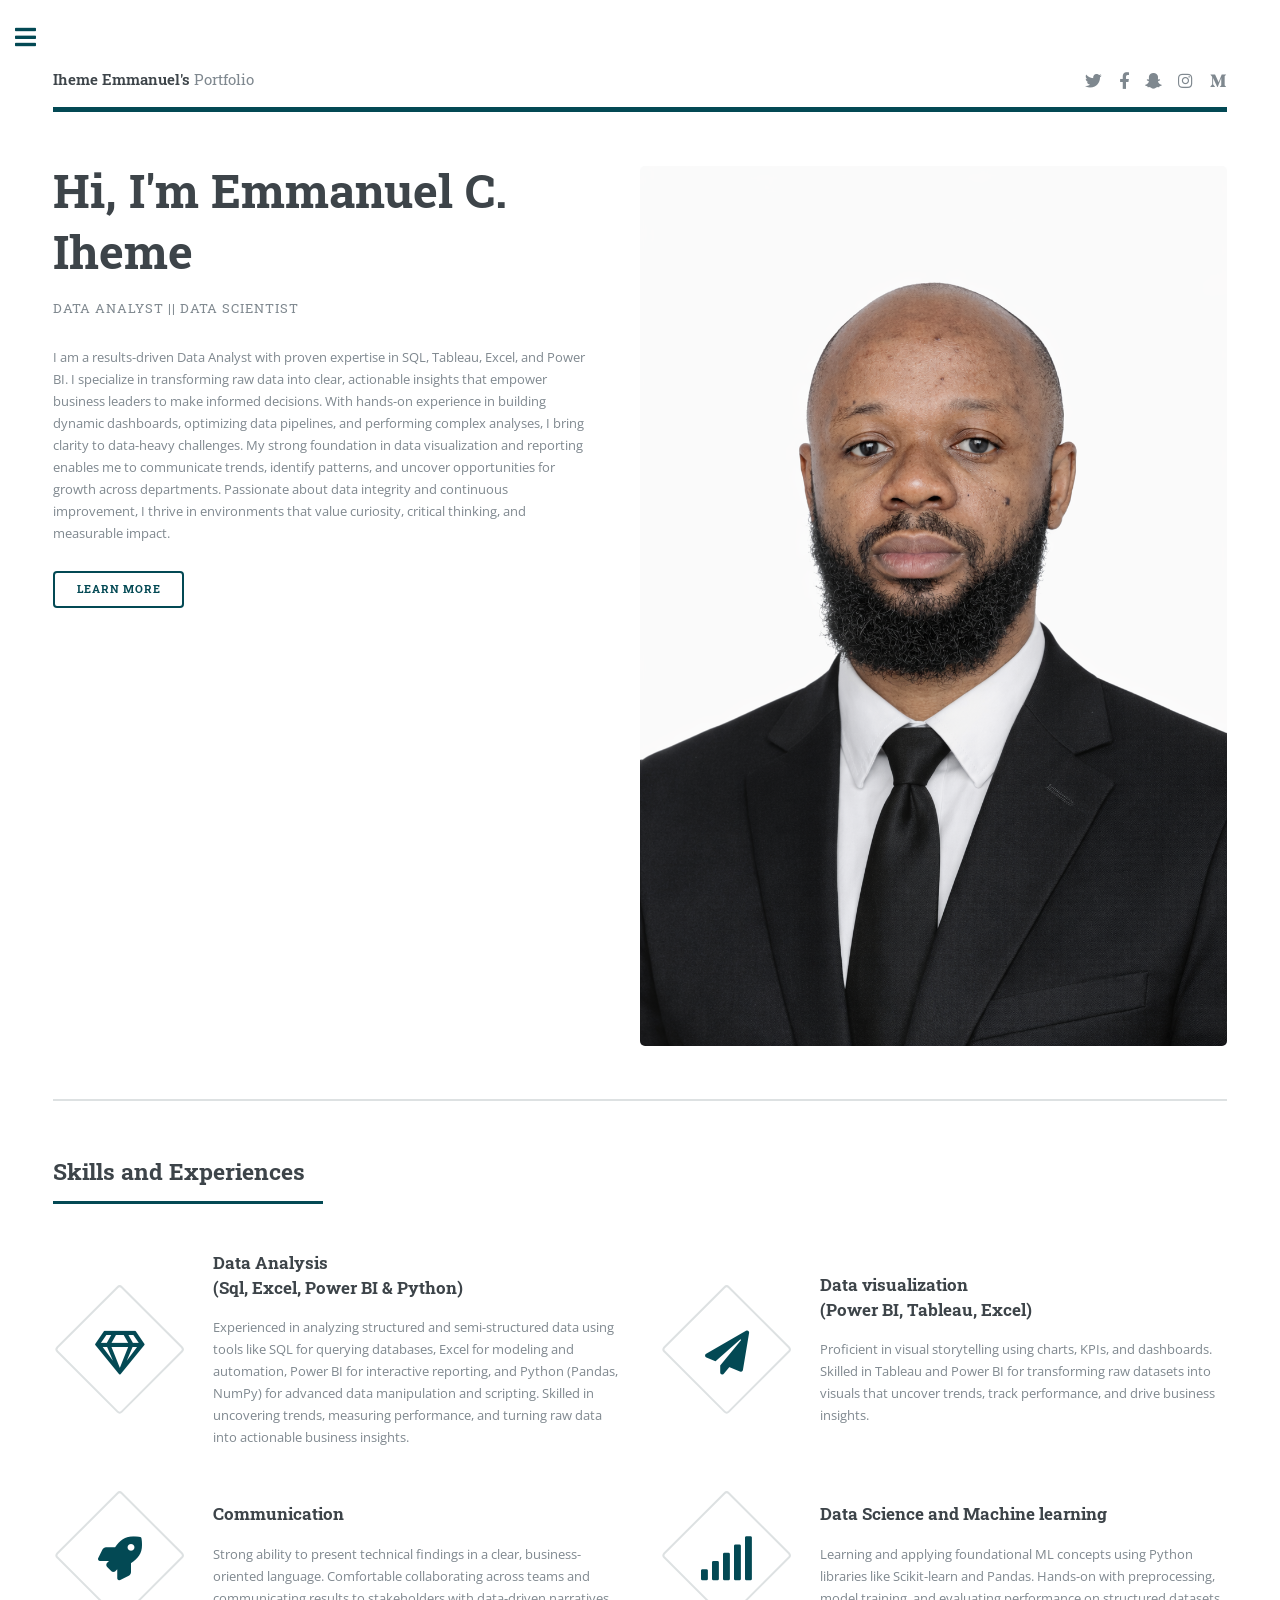
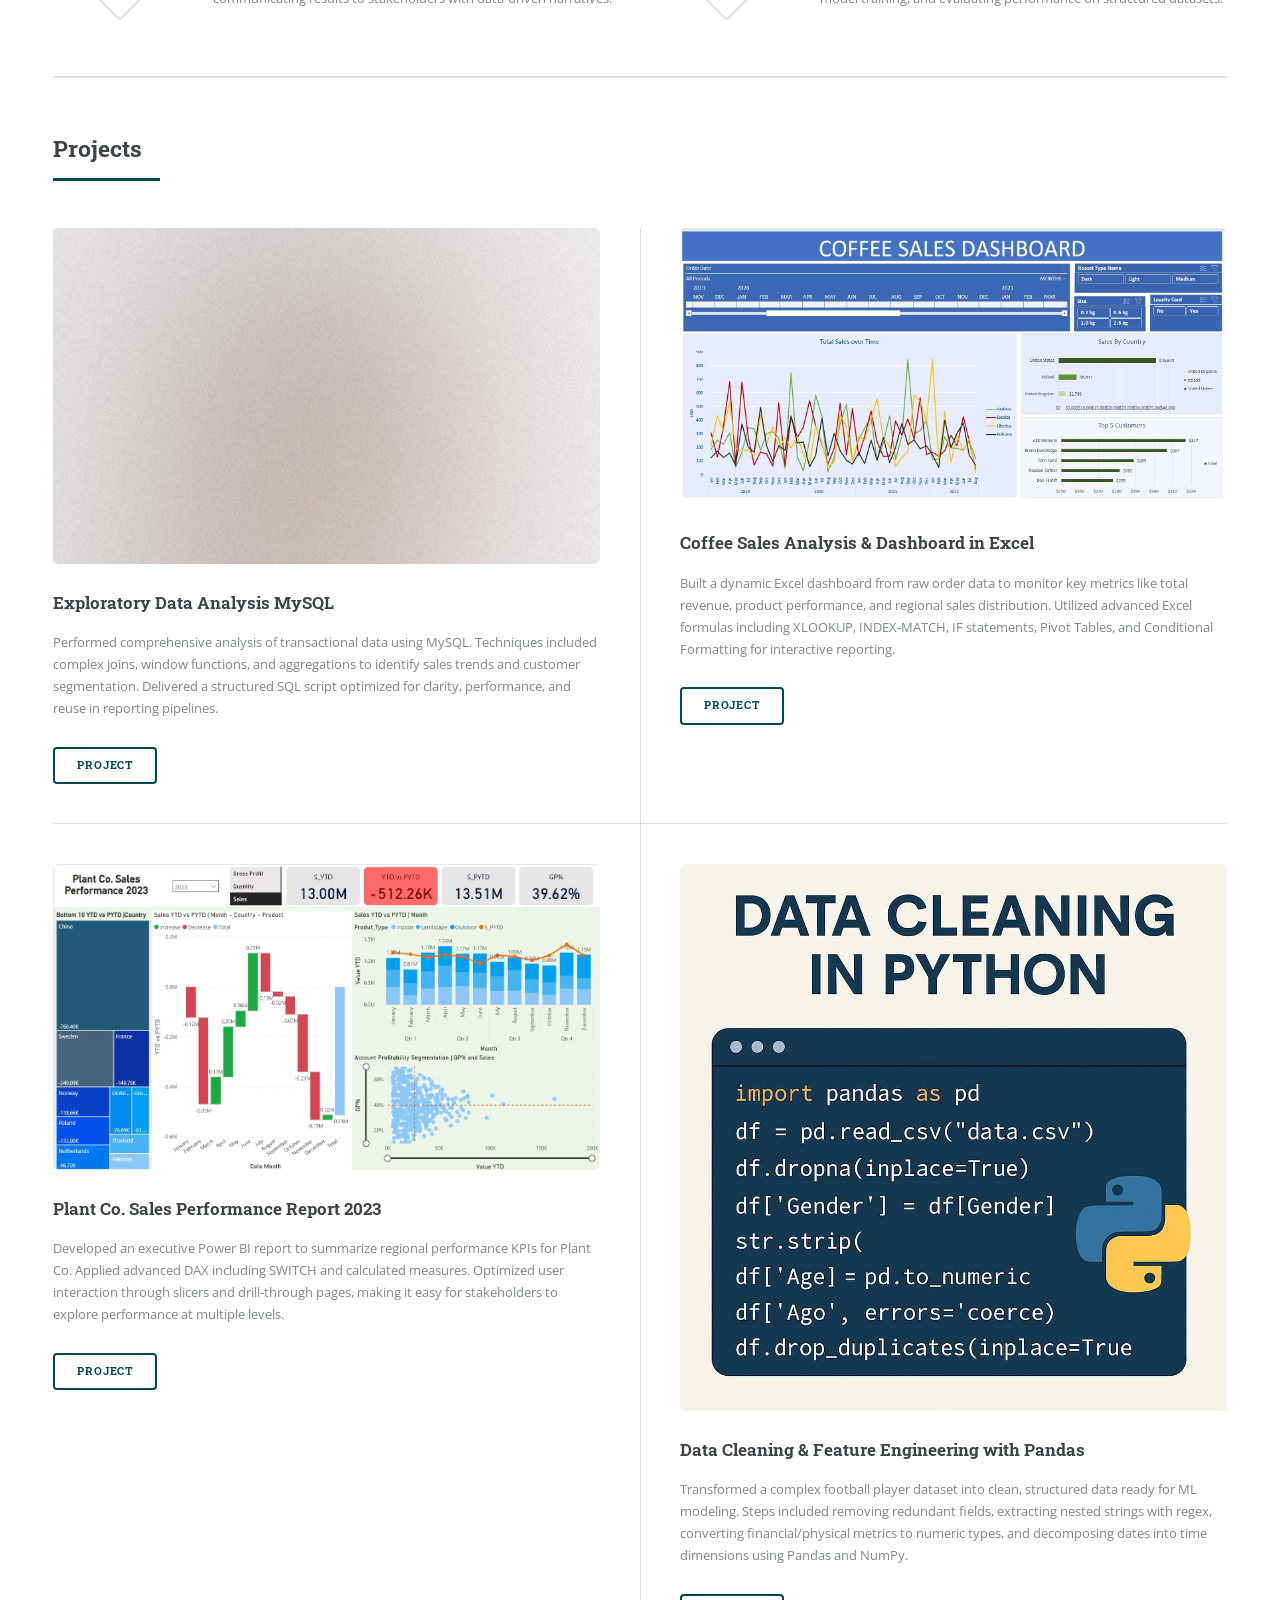
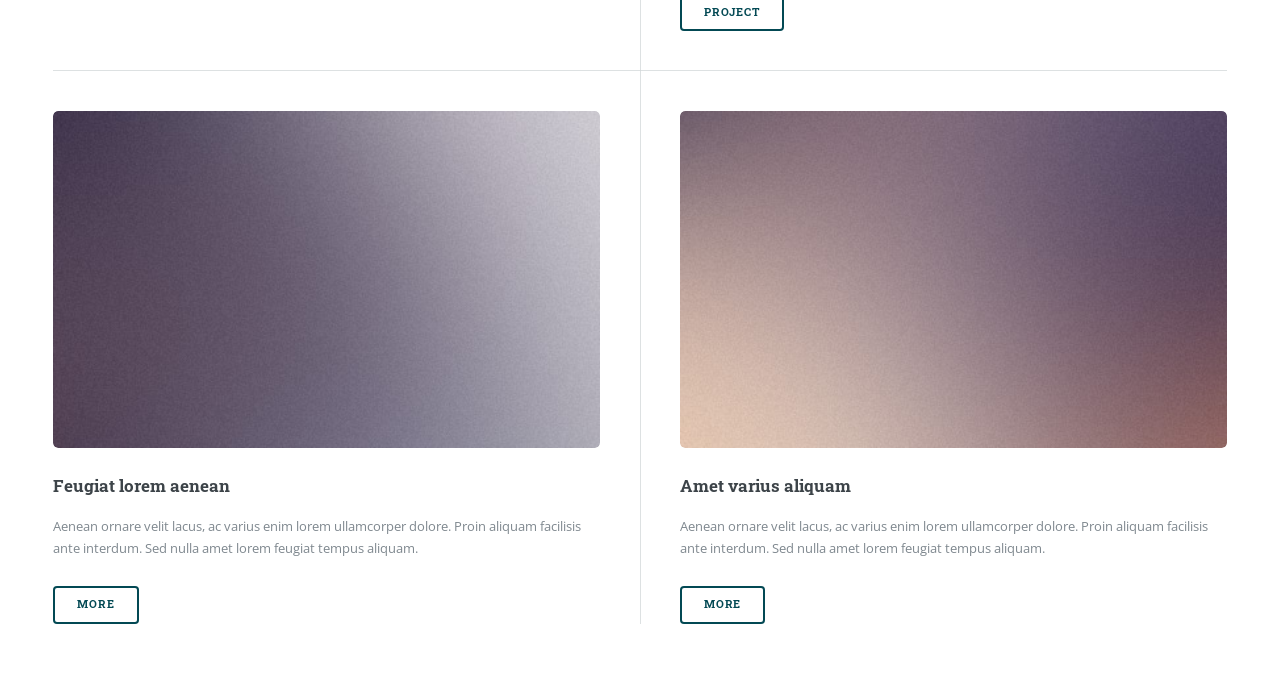
==== commit 08cda171: "Update index.html" ====
--- a/index.html
+++ b/index.html
@@ -46,7 +46,7 @@
 										</ul>
 									</div>
 									<span class="image object">
-										<img src="images/Profilepic2.jpg" alt="" />
+										<img src="images/EmmanuelProfpic.png" alt="" />
 									</span>
 								</section>
 
@@ -252,3 +252,4 @@
 	</body>
 </html>
 
+
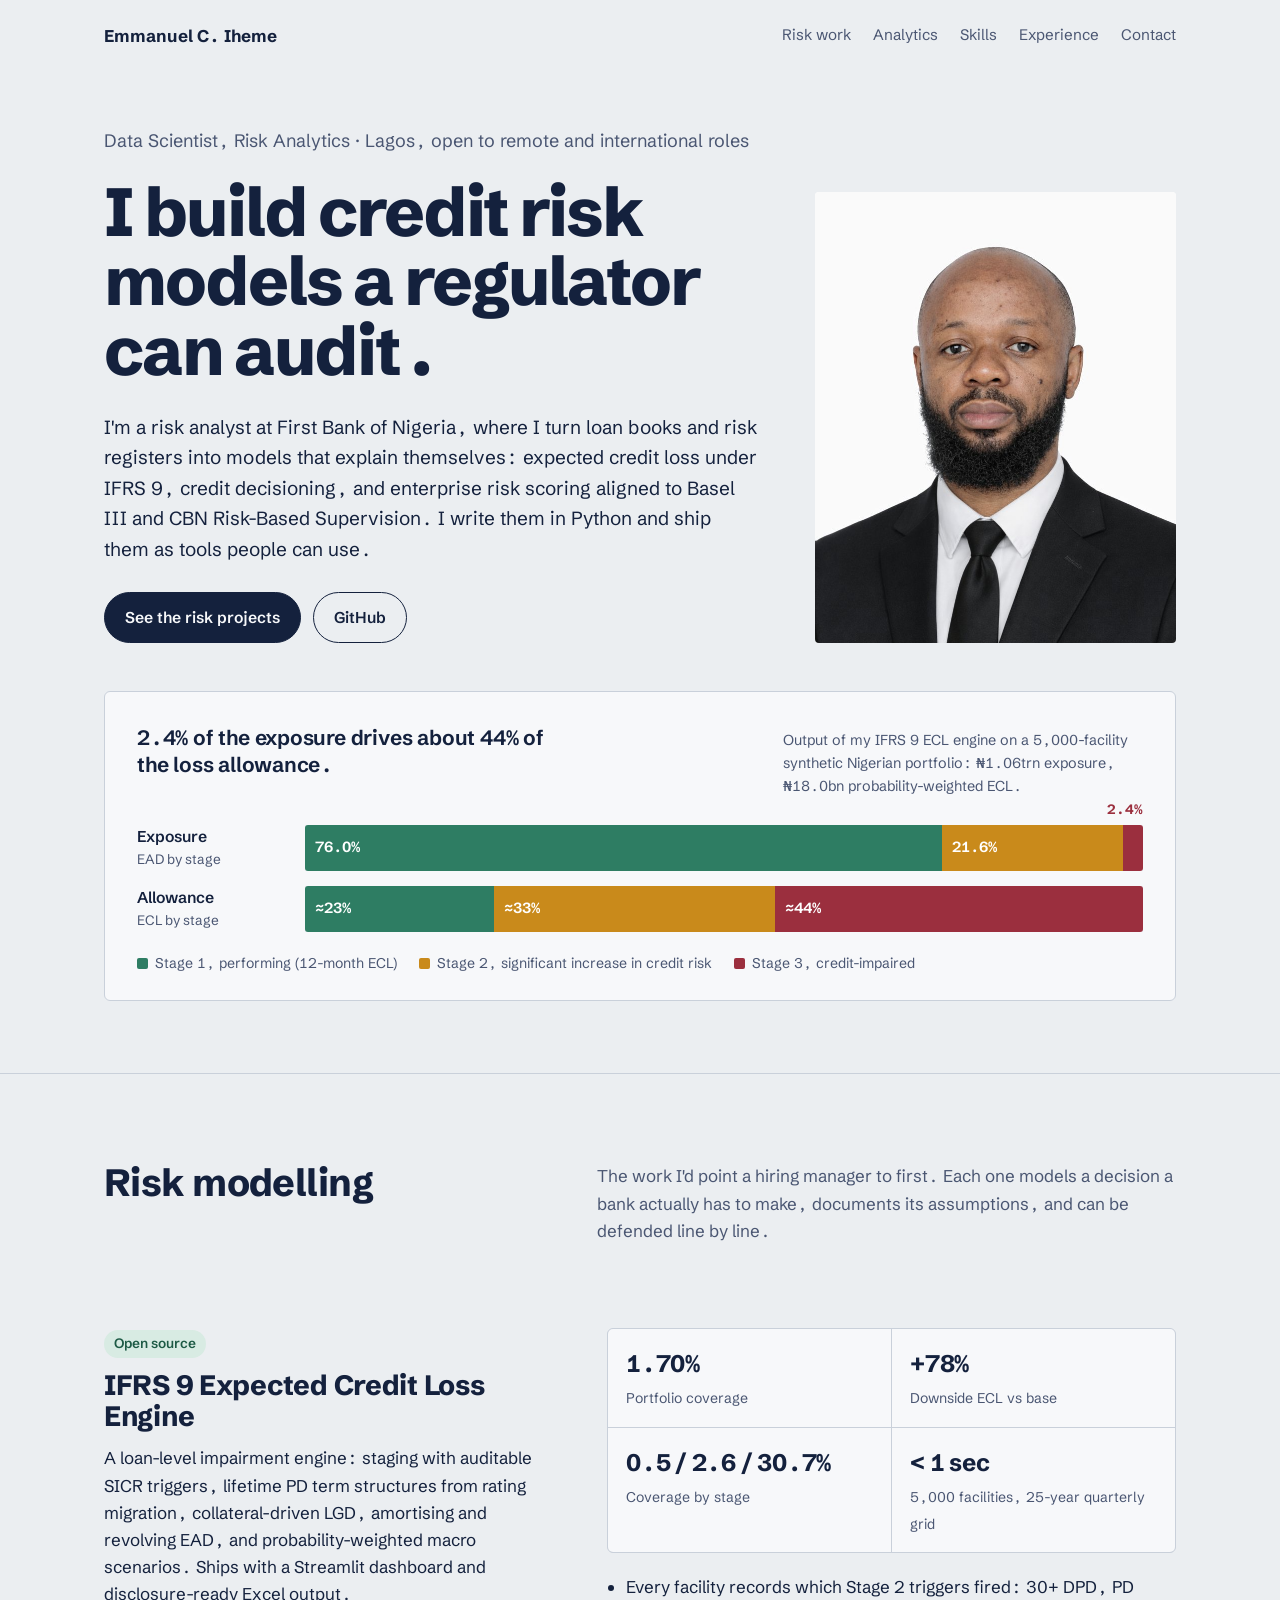
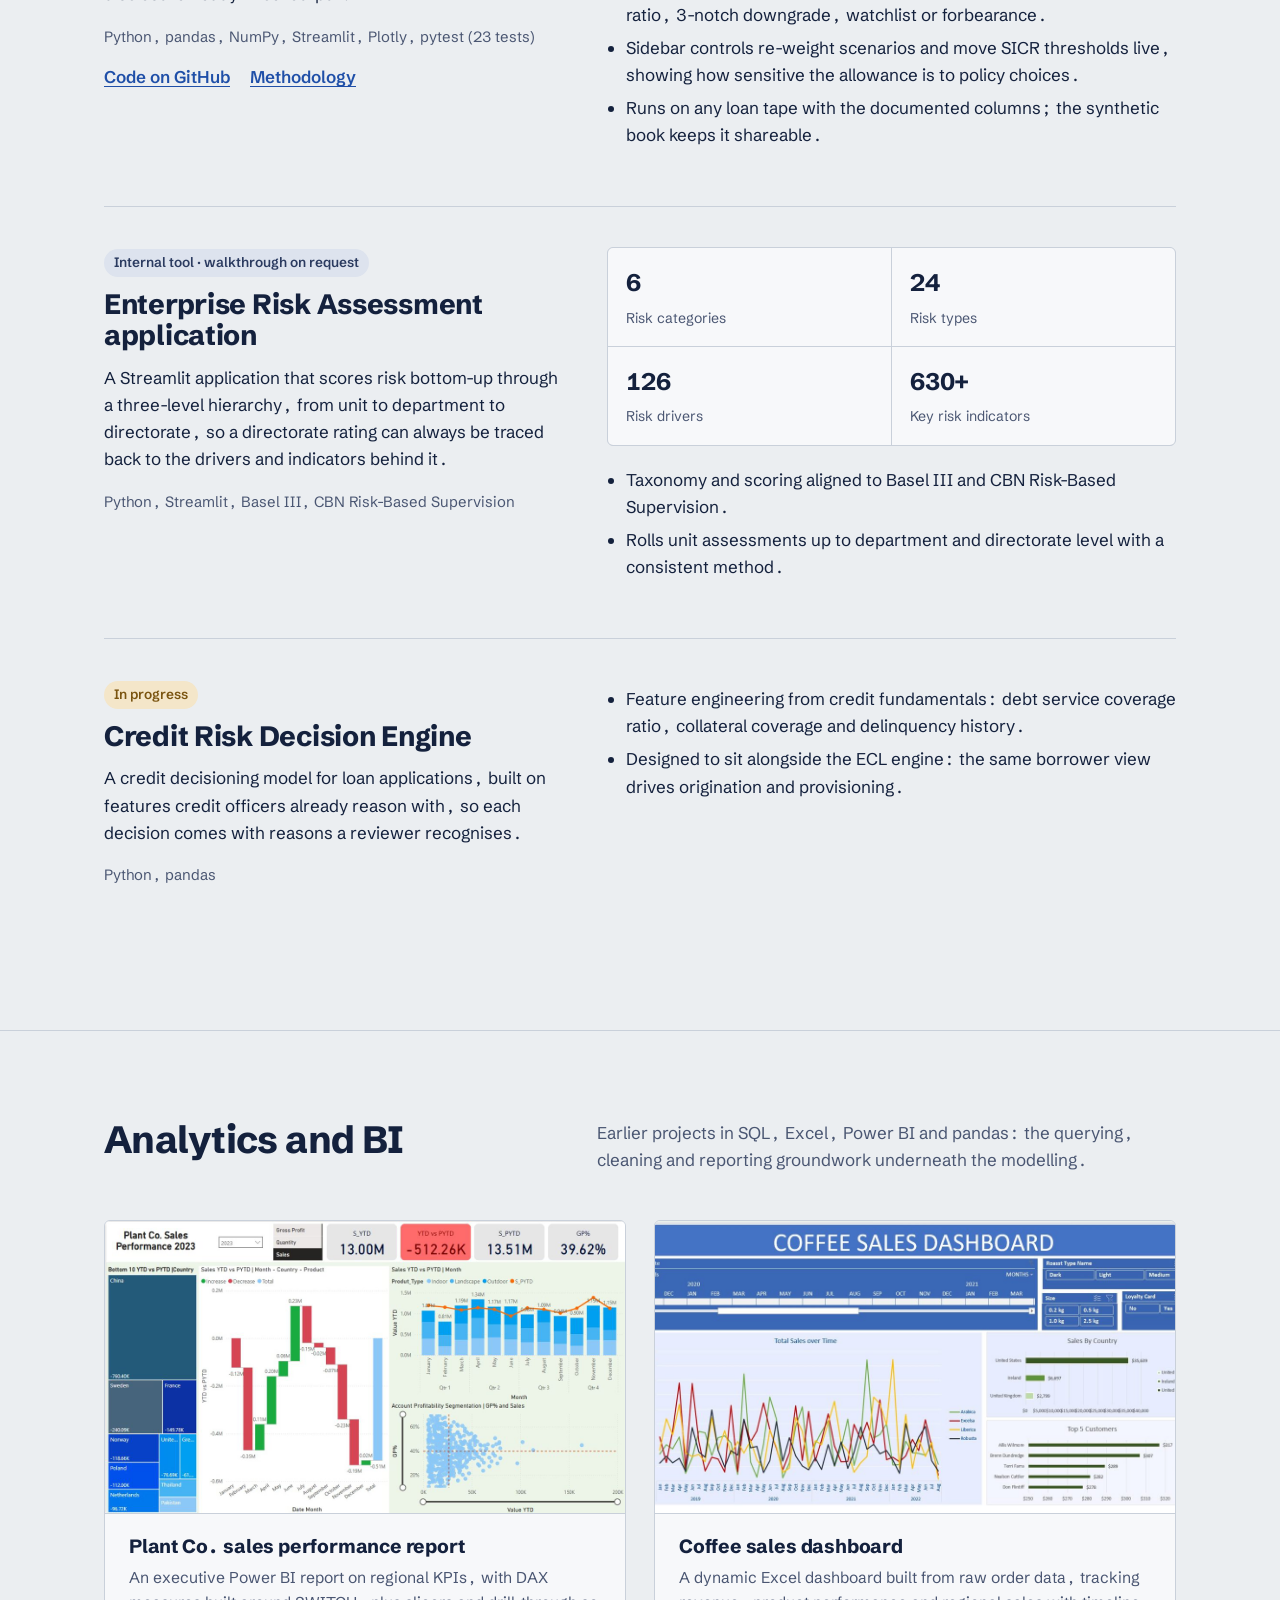
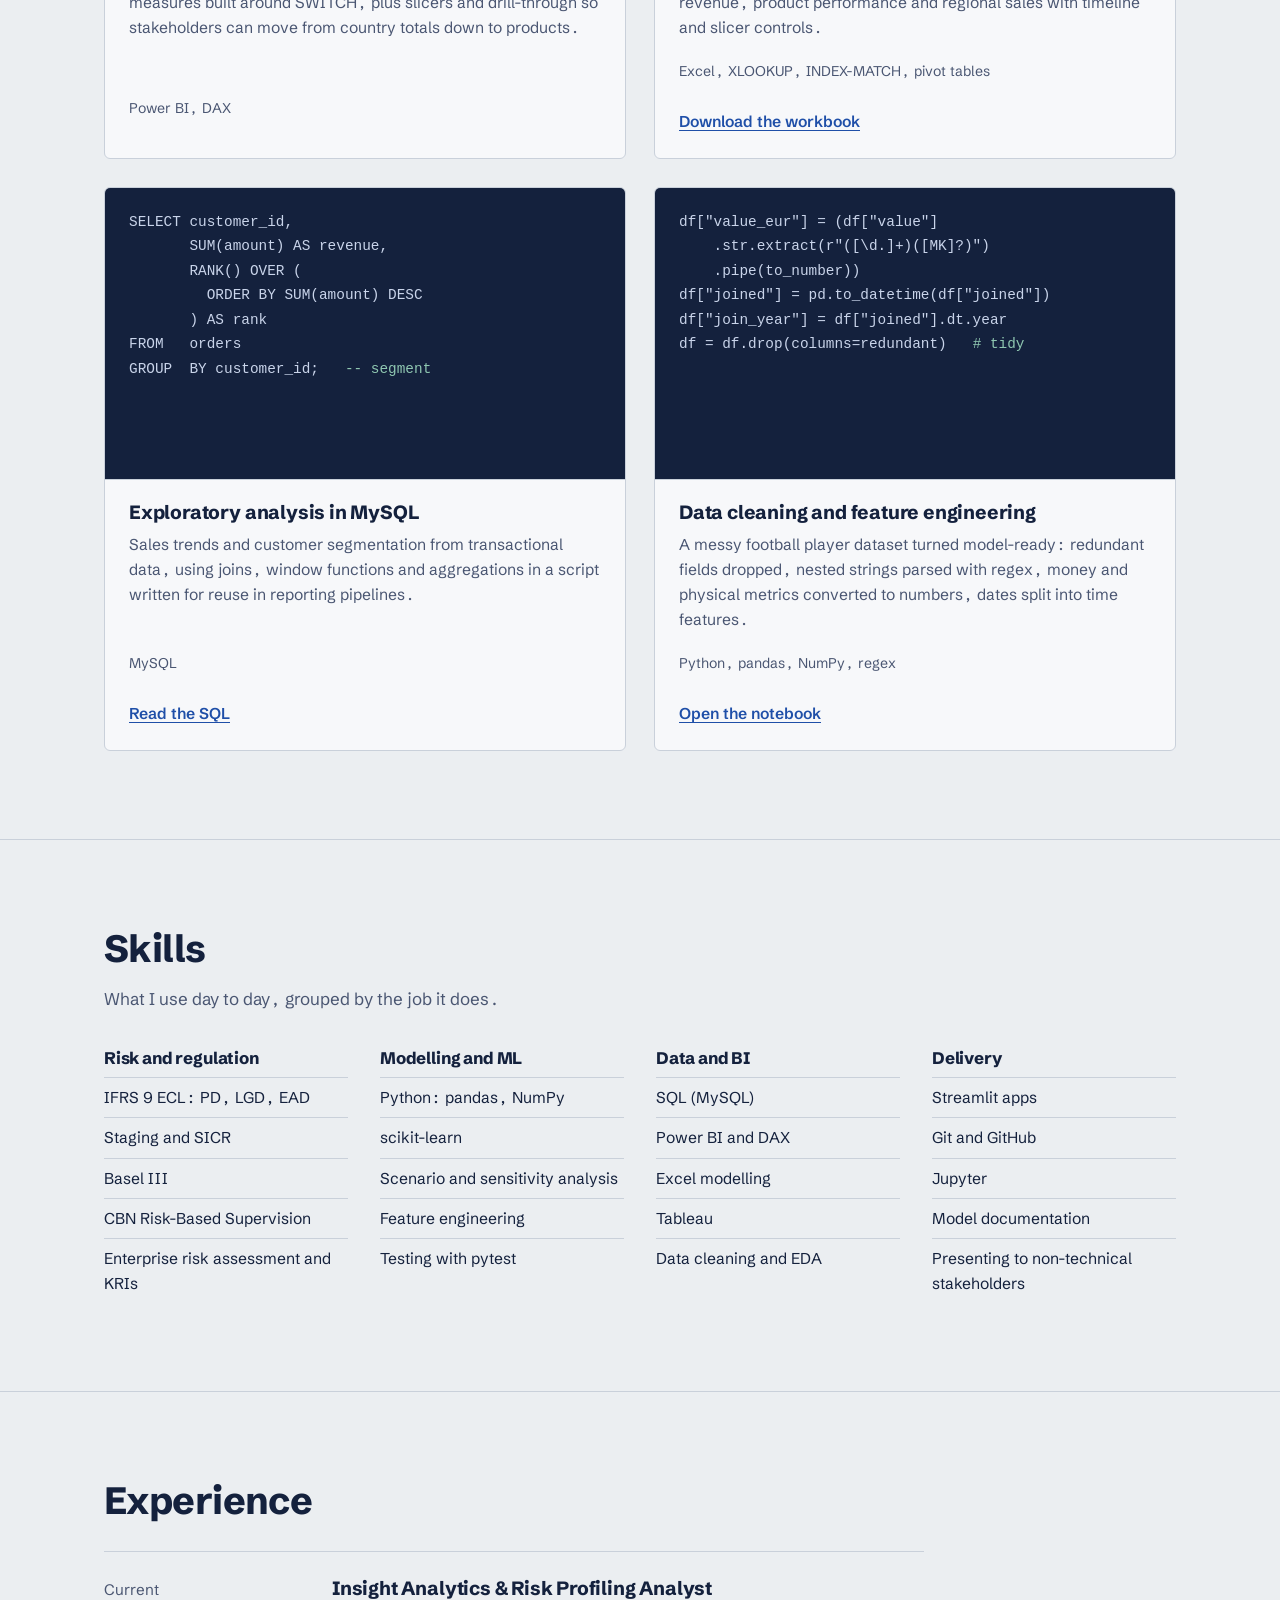
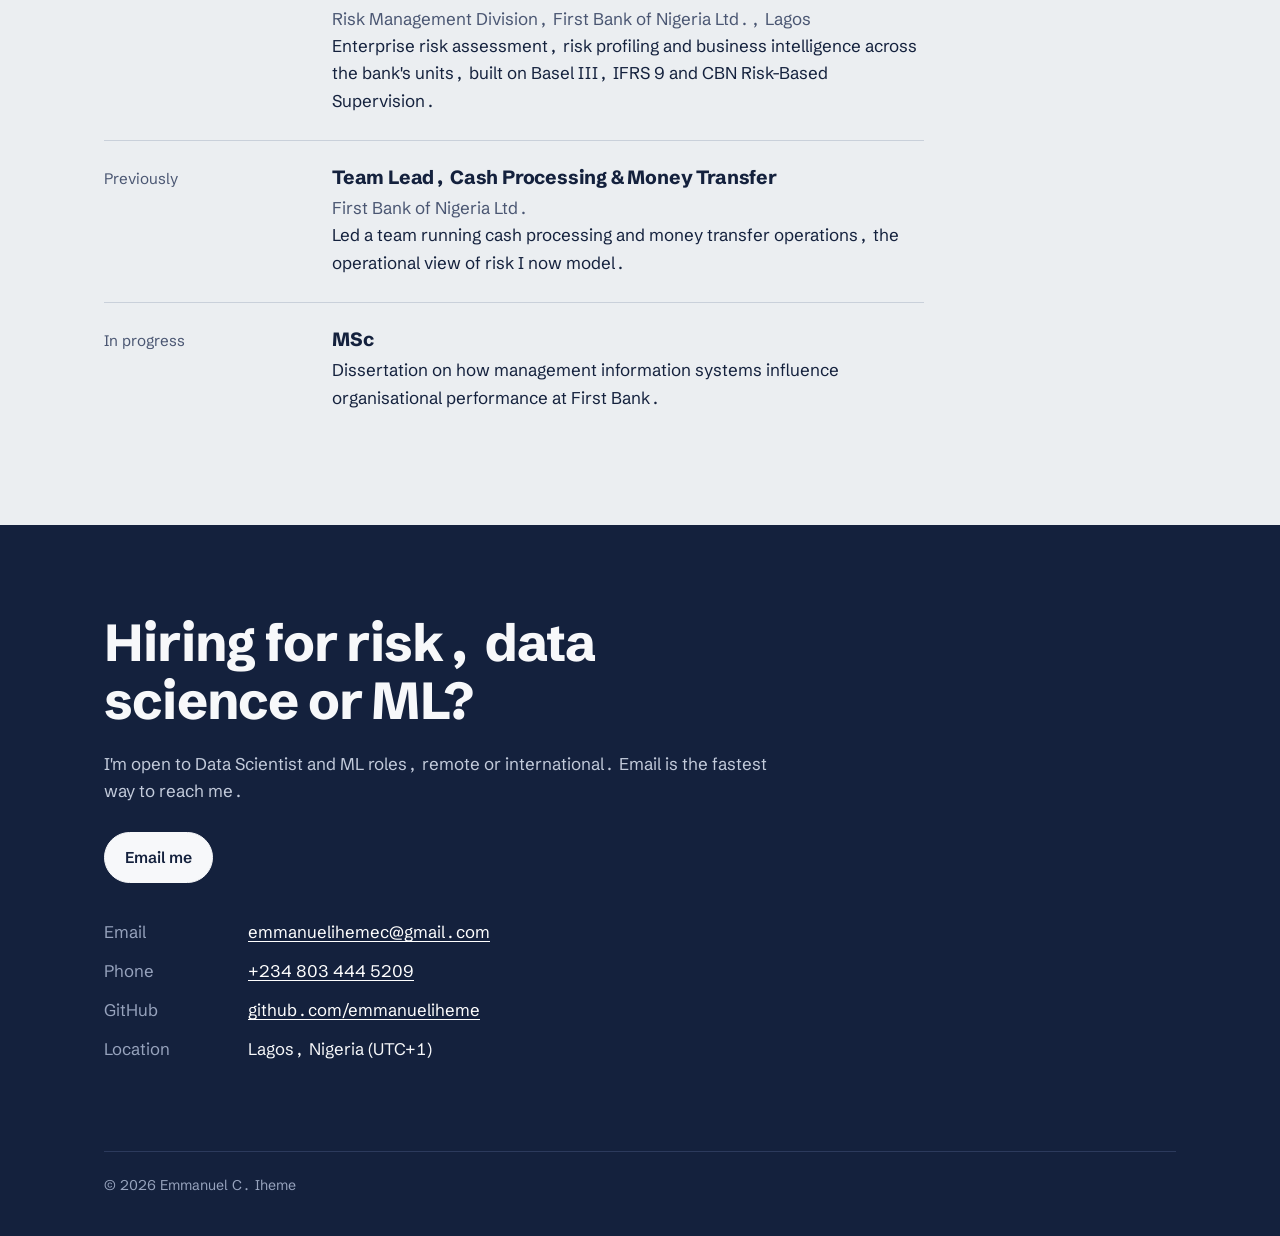
==== commit 271fe3ac: "Add files via upload" ====
--- a/index.html
+++ b/index.html
@@ -1,255 +1,447 @@
-<!DOCTYPE HTML>
-<!--
-	Editorial by HTML5 UP
-	html5up.net | @ajlkn
-	Free for personal and commercial use under the CCA 3.0 license (html5up.net/license)
--->
-<html>
-	<head>
-		<title>Emmanuel.C.Iheme Portfolio</title>
-		<meta charset="utf-8" />
-		<meta name="viewport" content="width=device-width, initial-scale=1, user-scalable=no" />
-		<link rel="stylesheet" href="assets/css/main.css" />
-	</head>
-	<body class="is-preload">
-
-		<!-- Wrapper -->
-			<div id="wrapper">
-
-				<!-- Main -->
-					<div id="main">
-						<div class="inner">
-
-							<!-- Header -->
-								<header id="header">
-									<a href="index.html" class="logo"><strong>Iheme Emmanuel's</strong> Portfolio</a>
-									<ul class="icons">
-										<li><a href="#" class="icon brands fa-twitter"><span class="label">Twitter</span></a></li>
-										<li><a href="#" class="icon brands fa-facebook-f"><span class="label">Facebook</span></a></li>
-										<li><a href="#" class="icon brands fa-snapchat-ghost"><span class="label">Snapchat</span></a></li>
-										<li><a href="#" class="icon brands fa-instagram"><span class="label">Instagram</span></a></li>
-										<li><a href="#" class="icon brands fa-medium-m"><span class="label">Medium</span></a></li>
-									</ul>
-								</header>
-
-							<!-- Banner -->
-								<section id="banner">
-									<div class="content">
-										<header>
-											<h1>Hi, I'm Emmanuel C. Iheme <br />
-											</h1>
-											<p>Data Analyst || Data Scientist</p>
-										</header>
-										<p>I am a results-driven Data Analyst with proven expertise in SQL, Tableau, Excel, and Power BI. I specialize in transforming raw data into clear, actionable insights that empower business leaders to make informed decisions. With hands-on experience in building dynamic dashboards, optimizing data pipelines, and performing complex analyses, I bring clarity to data-heavy challenges. My strong foundation in data visualization and reporting enables me to communicate trends, identify patterns, and uncover opportunities for growth across departments. Passionate about data integrity and continuous improvement, I thrive in environments that value curiosity, critical thinking, and measurable impact.</p>
-										<ul class="actions">
-											<li><a href="#" class="button big">Learn More</a></li>
-										</ul>
-									</div>
-									<span class="image object">
-										<img src="images/EmmanuelProfpic.png" alt="" />
-									</span>
-								</section>
-
-							<!-- Section -->
-								<section>
-									<header class="major">
-										<h2>Skills and Experiences</h2>
-									</header>
-									<div class="features">
-										<article>
-											<span class="icon fa-gem"></span>
-											<div class="content">
-												<h3>Data Analysis <br /> (Sql, Excel, Power BI & Python)</h3>
-												<p>Experienced in analyzing structured and semi-structured data using tools like SQL for querying databases, Excel for modeling and automation, Power BI for interactive reporting, and Python (Pandas, NumPy) for advanced data manipulation and scripting. Skilled in uncovering trends, measuring performance, and turning raw data into actionable business insights.</p>
-											</div>
-										</article>
-										<article>
-											<span class="icon solid fa-paper-plane"></span>
-											<div class="content">
-												<h3>Data visualization <br /> (Power BI, Tableau, Excel)
-												</h3>
-												<p>Proficient in visual storytelling using charts, KPIs, and dashboards. Skilled in Tableau and Power BI for transforming raw datasets into visuals that uncover trends, track performance, and drive business insights.</p>
-											</div>
-										</article>
-										<article>
-											<span class="icon solid fa-rocket"></span>
-											<div class="content">
-												<h3>Communication</h3>
-												<p>Strong ability to present technical findings in a clear, business-oriented language. Comfortable collaborating across teams and communicating results to stakeholders with data-driven narratives.</p>
-											</div>
-										</article>
-										<article>
-											<span class="icon solid fa-signal"></span>
-											<div class="content">
-												<h3>Data Science and Machine learning</h3>
-												<p>Learning and applying foundational ML concepts using Python libraries like Scikit-learn and Pandas. Hands-on with preprocessing, model training, and evaluating performance on structured datasets.</p>
-											</div>
-										</article>
-									</div>
-								</section>
-
-							<!-- Section -->
-								<section>
-									<header class="major">
-										<h2>Projects</h2>
-									</header>
-									<div class="posts">
-										<article>
-											<a href="#" class="image"><img src="images/pic01.jpg" alt="" /></a>
-											<h3>Exploratory Data Analysis MySQL</h3>
-											<p>Performed comprehensive analysis of transactional data using MySQL. Techniques included complex joins, window functions, and aggregations to identify sales trends and customer segmentation. Delivered a structured SQL script optimized for clarity, performance, and reuse in reporting pipelines.</p>
-											<ul class="actions">
-												<li><a href="https://github.com/emmanueliheme/My-Portfolio-Projects/blob/main/Exploratory%20Data%20Analysis%20with%20Mysql.sql" class="button">project</a></li>
-											</ul>
-										</article>
-										<article>
-											<a href="#" class="image"><img src="images/CoffeeSalesDashboard.jpg" alt="" /></a>
-											<h3>Coffee Sales Analysis & Dashboard in Excel</h3>
-											<p>Built a dynamic Excel dashboard from raw order data to monitor key metrics like total revenue, product performance, and regional sales distribution. Utilized advanced Excel formulas including XLOOKUP, INDEX-MATCH, IF statements, Pivot Tables, and Conditional Formatting for interactive reporting.</p>
-											<ul class="actions">
-												<li><a href="https://github.com/emmanueliheme/Portfolio/blob/main/coffeeOrdersData%20_Portfolio%20Project_Excel.xlsx" class="button">Project</a></li>
-											</ul>
-										</article>
-										<article>
-											<a href="#" class="image"><img src="images/PerformanceReport2025.jpg" alt="" /></a>
-											<h3>Plant Co. Sales Performance Report 2023</h3>
-											<p> Developed an executive Power BI report to summarize regional performance KPIs for Plant Co. Applied advanced DAX including SWITCH and calculated measures. Optimized user interaction through slicers and drill-through pages, making it easy for stakeholders to explore performance at multiple levels.</p>
-											<ul class="actions">
-												<li><a href="#" class="button">Project</a></li>
-											</ul>
-										</article>
-										<article>
-											<a href="#" class="image"><img src="images/PythonDataCleaning.jpg" alt="" /></a>
-											<h3>Data Cleaning & Feature Engineering with Pandas</h3>
-											<p>Transformed a complex football player dataset into clean, structured data ready for ML modeling. Steps included removing redundant fields, extracting nested strings with regex, converting financial/physical metrics to numeric types, and decomposing dates into time dimensions using Pandas and NumPy.</p>
-											<ul class="actions">
-												<li><a href="https://github.com/emmanueliheme/My-Portfolio-Projects/blob/main/FIFA1%20DATASET%20CLEANING%20IN%20PYTHON.ipynb" class="button">Project</a></li>
-											</ul>
-										</article>
-										<article>
-											<a href="#" class="image"><img src="images/pic05.jpg" alt="" /></a>
-											<h3>Feugiat lorem aenean</h3>
-											<p>Aenean ornare velit lacus, ac varius enim lorem ullamcorper dolore. Proin aliquam facilisis ante interdum. Sed nulla amet lorem feugiat tempus aliquam.</p>
-											<ul class="actions">
-												<li><a href="#" class="button">More</a></li>
-											</ul>
-										</article>
-										<article>
-											<a href="#" class="image"><img src="images/pic06.jpg" alt="" /></a>
-											<h3>Amet varius aliquam</h3>
-											<p>Aenean ornare velit lacus, ac varius enim lorem ullamcorper dolore. Proin aliquam facilisis ante interdum. Sed nulla amet lorem feugiat tempus aliquam.</p>
-											<ul class="actions">
-												<li><a href="#" class="button">More</a></li>
-											</ul>
-										</article>
-									</div>
-								</section>
-
-						</div>
-					</div>
-
-				<!-- Sidebar -->
-					<div id="sidebar">
-						<div class="inner">
-
-							<!-- Search -->
-								<section id="search" class="alt">
-									<form method="post" action="#">
-										<input type="text" name="query" id="query" placeholder="Search" />
-									</form>
-								</section>
-
-							<!-- Menu -->
-								<nav id="menu">
-									<header class="major">
-										<h2>Menu</h2>
-									</header>
-									<ul>
-										<li><a href="index.html">Projects</a></li>
-										<li><a href="generic.html">My Resume</a></li>
-										<li><a href=""assets/Emmanuel_Iheme_Resume.pdf" class="button big" download>Download My Resume">Elements</a></li>
-										<li>
-											<span class="opener">Submenu</span>
-											<ul>
-												<li><a href="#">Lorem Dolor</a></li>
-												<li><a href="#">Ipsum Adipiscing</a></li>
-												<li><a href="#">Tempus Magna</a></li>
-												<li><a href="#">Feugiat Veroeros</a></li>
-											</ul>
-										</li>
-										<li><a href="#">Etiam Dolore</a></li>
-										<li><a href="#">Adipiscing</a></li>
-										<li>
-											<span class="opener">Another Submenu</span>
-											<ul>
-												<li><a href="#">Lorem Dolor</a></li>
-												<li><a href="#">Ipsum Adipiscing</a></li>
-												<li><a href="#">Tempus Magna</a></li>
-												<li><a href="#">Feugiat Veroeros</a></li>
-											</ul>
-										</li>
-										<li><a href="#">Maximus Erat</a></li>
-										<li><a href="#">Sapien Mauris</a></li>
-										<li><a href="#">Amet Lacinia</a></li>
-									</ul>
-								</nav>
-
-							<!-- Section -->
-								<section>
-									<header class="major">
-										<h2>Ante interdum</h2>
-									</header>
-									<div class="mini-posts">
-										<article>
-											<a href="#" class="image"><img src="images/pic07.jpg" alt="" /></a>
-											<p>Aenean ornare velit lacus, ac varius enim lorem ullamcorper dolore aliquam.</p>
-										</article>
-										<article>
-											<a href="#" class="image"><img src="images/pic08.jpg" alt="" /></a>
-											<p>Aenean ornare velit lacus, ac varius enim lorem ullamcorper dolore aliquam.</p>
-										</article>
-										<article>
-											<a href="#" class="image"><img src="images/pic09.jpg" alt="" /></a>
-											<p>Aenean ornare velit lacus, ac varius enim lorem ullamcorper dolore aliquam.</p>
-										</article>
-									</div>
-									<ul class="actions">
-										<li><a href="#" class="button">More</a></li>
-									</ul>
-								</section>
-
-							<!-- Section -->
-								<section>
-									<header class="major">
-										<h2>Get in touch</h2>
-									</header>
-									<p>Have a data project in mind or looking to collaborate? I’m always open to freelance work, mentorship, or joining impactful teams. Let’s connect and explore how we can turn your data into decisions.</p>
-									<ul class="contact">
-										<li class="icon solid fa-envelope"><a href="#">emmanuelihemec@gmail.com</a></li>
-										<li class="icon solid fa-phone">(234) 0803-444-5209</li>
-										<li class="icon solid fa-home">GMT+1 timezone<br />
-										</li>
-									</ul>
-								</section>
-
-							<!-- Footer -->
-								<footer id="footer">
-									<p class="copyright">&copy; Untitled. All rights reserved. Demo Images: <a href="https://unsplash.com">Unsplash</a>. Design: <a href="https://html5up.net">HTML5 UP</a>.</p>
-								</footer>
-
-						</div>
-					</div>
-
-			</div>
-
-		<!-- Scripts -->
-			<script src="assets/js/jquery.min.js"></script>
-			<script src="assets/js/browser.min.js"></script>
-			<script src="assets/js/breakpoints.min.js"></script>
-			<script src="assets/js/util.js"></script>
-			<script src="assets/js/main.js"></script>
-
-	</body>
-</html>
-
-
+<!doctype html>
+<html lang="en">
+<head>
+<meta charset="utf-8">
+<meta name="viewport" content="width=device-width, initial-scale=1">
+<title>Emmanuel C. Iheme · Data Scientist, Risk Analytics</title>
+<meta name="description" content="Emmanuel C. Iheme builds credit and enterprise risk models in Python: IFRS 9 expected credit loss, credit decisioning and risk assessment, grounded in Basel III and CBN supervision.">
+<meta property="og:title" content="Emmanuel C. Iheme — Data Scientist, Risk Analytics">
+<meta property="og:description" content="Credit and enterprise risk models in Python: IFRS 9 ECL, credit decisioning and enterprise risk assessment.">
+<meta property="og:image" content="https://emmanueliheme.github.io/Portfolio/images/emmanuel-iheme.jpg">
+<meta property="og:type" content="website">
+<link rel="preconnect" href="https://fonts.googleapis.com">
+<link rel="preconnect" href="https://fonts.gstatic.com" crossorigin>
+<link href="https://fonts.googleapis.com/css2?family=Schibsted+Grotesk:ital,wght@0,400..800;1,400..600&display=swap" rel="stylesheet">
+<style>
+/* ---------- tokens ---------- */
+:root{
+  --paper:#EBEEF1;      /* cool ledger grey */
+  --sheet:#F7F8FA;      /* raised surface */
+  --ink:#14213D;        /* banking navy */
+  --ink-2:#4A5672;      /* secondary text */
+  --rule:#C9D0DA;
+  --s1:#2E7D63;         /* Stage 1 – performing */
+  --s2:#C98A1B;         /* Stage 2 – SICR */
+  --s3:#9B2F3E;         /* Stage 3 – credit-impaired */
+  --link:#1F4FA8;
+  --measure:68ch;
+}
+*{box-sizing:border-box}
+html{scroll-behavior:smooth}
+body{margin:0;background:var(--paper);color:var(--ink);
+  font-family:"Schibsted Grotesk",system-ui,sans-serif;font-size:1.0625rem;line-height:1.6;
+  font-variant-numeric:tabular-nums;-webkit-font-smoothing:antialiased}
+img{max-width:100%;height:auto;display:block}
+a{color:var(--link);text-underline-offset:.18em;text-decoration-thickness:1px}
+a:hover{text-decoration-thickness:2px}
+:focus-visible{outline:3px solid var(--link);outline-offset:3px;border-radius:2px}
+.wrap{max-width:1120px;margin:0 auto;padding:0 24px}
+h1,h2,h3{line-height:1.12;margin:0;font-weight:750;letter-spacing:-.015em}
+h2{font-size:clamp(1.75rem,3.2vw,2.375rem);margin-bottom:.4em}
+h3{font-size:1.375rem;letter-spacing:-.01em}
+p{margin:0 0 1em;max-width:var(--measure)}
+.muted{color:var(--ink-2)}
+section{padding:88px 0;border-top:1px solid var(--rule)}
+
+/* ---------- top bar ---------- */
+.top{display:flex;justify-content:space-between;align-items:center;padding:22px 0;gap:16px;flex-wrap:wrap}
+.top .me{font-weight:700;text-decoration:none;color:var(--ink)}
+.top nav{display:flex;gap:22px;flex-wrap:wrap}
+.top nav a{color:var(--ink-2);text-decoration:none;font-size:.95rem}
+.top nav a:hover{color:var(--ink)}
+
+/* ---------- hero ---------- */
+.hero{display:grid;grid-template-columns:1.45fr .8fr;gap:56px;align-items:end;padding:56px 0 48px}
+.hero h1{font-size:clamp(2.4rem,5.4vw,4.25rem);font-weight:780;letter-spacing:-.03em;line-height:1.02;max-width:15ch}
+.hero .role{font-size:1.125rem;color:var(--ink-2);margin:0 0 22px}
+.hero .lede{font-size:1.1875rem;margin-top:26px}
+.hero figure{margin:0}
+.hero figure img{width:100%;aspect-ratio:4/5;object-fit:cover;object-position:50% 18%;border-radius:4px;background:#fff}
+.actions{display:flex;gap:12px;flex-wrap:wrap;margin-top:28px}
+.btn{display:inline-flex;align-items:center;padding:12px 20px;border-radius:999px;font-weight:600;text-decoration:none;
+  border:1.5px solid var(--ink);color:var(--ink);font-size:.98rem}
+.btn.solid{background:var(--ink);color:var(--sheet)}
+.btn:hover{background:var(--ink);color:var(--sheet)}
+
+/* ---------- signature: exposure vs allowance ---------- */
+.ledger{background:var(--sheet);border:1px solid var(--rule);border-radius:6px;padding:32px 32px 26px;margin-bottom:72px}
+.ledger-head{display:flex;justify-content:space-between;gap:24px;flex-wrap:wrap;align-items:baseline;margin-bottom:26px}
+.ledger-head p{margin:0;font-size:1.3rem;font-weight:650;letter-spacing:-.01em;max-width:34ch;line-height:1.3}
+.ledger-head small{color:var(--ink-2);font-size:.9rem;max-width:40ch}
+.row{display:grid;grid-template-columns:150px 1fr;gap:18px;align-items:center;margin:14px 0}
+.row:first-of-type{margin-top:34px}
+.row .lbl{font-weight:600;font-size:.98rem}
+.row .lbl span{display:block;font-weight:400;color:var(--ink-2);font-size:.85rem}
+.bar{display:flex;height:46px;background:var(--paper)}
+.bar .seg:first-child{border-radius:3px 0 0 3px}.bar .seg:last-child{border-radius:0 3px 3px 0}
+.seg{position:relative;height:100%;display:flex;align-items:center;padding-left:10px;color:#fff;font-weight:650;font-size:.92rem;
+  white-space:nowrap;transform-origin:left;}
+.seg.s1{background:var(--s1)}.seg.s2{background:var(--s2)}.seg.s3{background:var(--s3)}
+.seg.tiny{padding:0}
+.seg.tiny b{position:absolute;right:0;bottom:calc(100% + 4px);color:var(--s3);font-size:.85rem}
+.legend{display:flex;gap:22px;flex-wrap:wrap;margin-top:20px;font-size:.88rem;color:var(--ink-2)}
+.legend i{display:inline-block;width:11px;height:11px;border-radius:2px;margin-right:7px;vertical-align:-1px}
+@media (prefers-reduced-motion:no-preference){
+  .bar .seg{animation:grow 1.1s cubic-bezier(.2,.7,.2,1) both}
+  .bar .seg.s2{animation-delay:.12s}.bar .seg.s3{animation-delay:.24s}
+  .bar.alloc .seg{animation-delay:.55s}.bar.alloc .seg.s2{animation-delay:.67s}.bar.alloc .seg.s3{animation-delay:.79s}
+  @keyframes grow{from{transform:scaleX(0)}to{transform:scaleX(1)}}
+}
+
+/* ---------- featured risk work ---------- */
+.intro{display:grid;grid-template-columns:1fr 1.3fr;gap:48px;margin-bottom:44px}
+.intro p{margin:0}
+.case{display:grid;grid-template-columns:1fr 1.25fr;gap:48px;padding:40px 0;border-top:1px solid var(--rule)}
+.case:first-of-type{border-top:0}
+.status{display:inline-block;font-size:.85rem;font-weight:600;padding:3px 10px;border-radius:999px;margin-bottom:12px}
+.status.live{background:#D8EBE3;color:#1D5A45}
+.status.wip{background:#F4E6C9;color:#7A5410}
+.status.int{background:#DDE3EE;color:#2B3B60}
+.case h3{font-size:1.75rem;margin-bottom:12px}
+.case .stack{color:var(--ink-2);font-size:.93rem;margin-top:14px}
+.facts{display:grid;grid-template-columns:repeat(2,1fr);gap:1px;background:var(--rule);border:1px solid var(--rule);border-radius:6px;overflow:hidden;margin-bottom:20px}
+.facts div{background:var(--sheet);padding:16px 18px}
+.facts strong{display:block;font-size:1.5rem;font-weight:720;letter-spacing:-.01em}
+.facts span{font-size:.88rem;color:var(--ink-2)}
+.case ul{margin:0 0 18px;padding-left:1.1em;max-width:var(--measure)}
+.case li{margin:.35em 0}
+.links{display:flex;gap:20px;flex-wrap:wrap;font-weight:600}
+
+/* ---------- analytics projects ---------- */
+.grid{display:grid;grid-template-columns:repeat(2,1fr);gap:28px}
+.proj{background:var(--sheet);border:1px solid var(--rule);border-radius:6px;overflow:hidden;display:flex;flex-direction:column}
+.proj img{width:100%;aspect-ratio:16/9;object-fit:cover;object-position:top;border-bottom:1px solid var(--rule)}
+.proj .code{aspect-ratio:16/9;background:var(--ink);color:#C9D4EA;margin:0;padding:22px 24px;font:500 .9rem/1.7 ui-monospace,Menlo,Consolas,monospace;overflow:hidden;border-bottom:1px solid var(--rule)}
+.proj .code em{color:#8FC7B1;font-style:normal}
+.proj .body{padding:22px 24px 24px;display:flex;flex-direction:column;flex:1}
+.proj h3{font-size:1.2rem;margin-bottom:8px}
+.proj p{font-size:.98rem;color:var(--ink-2)}
+.proj .tools{font-size:.88rem;color:var(--ink-2);margin-top:auto;padding-top:4px}
+.proj .links{margin-top:12px;font-size:.98rem}
+
+/* ---------- skills ---------- */
+.skills{display:grid;grid-template-columns:repeat(4,1fr);gap:32px}
+.skills h3{font-size:1.05rem;margin-bottom:10px}
+.skills ul{list-style:none;margin:0;padding:0}
+.skills li{padding:7px 0;border-top:1px solid var(--rule);font-size:.98rem}
+
+/* ---------- experience (a real sequence) ---------- */
+.timeline{list-style:none;margin:0;padding:0;max-width:820px}
+.timeline li{display:grid;grid-template-columns:200px 1fr;gap:28px;padding:26px 0;border-top:1px solid var(--rule)}
+.timeline .when{color:var(--ink-2);font-size:.95rem}
+.timeline h3{font-size:1.2rem;margin-bottom:6px}
+.timeline p{margin:0}
+
+/* ---------- contact ---------- */
+.contact{background:var(--ink);color:var(--sheet);border-top:0}
+.contact h2{font-size:clamp(2rem,4.4vw,3.25rem);max-width:18ch}
+.contact p{color:#C3CBDB}
+.contact a{color:#fff}
+.contact dl{display:grid;grid-template-columns:120px 1fr;gap:12px 24px;margin:36px 0 0;font-size:1.05rem}
+.contact dt{color:#97A3BD}
+.contact dd{margin:0}
+footer{background:var(--ink);color:#97A3BD;font-size:.88rem;padding:0 0 40px}
+footer .wrap>div{border-top:1px solid #2C3A5C;padding-top:22px}
+
+/* ---------- responsive ---------- */
+@media (max-width:900px){
+  .hero{grid-template-columns:1fr;gap:32px}
+  .hero figure{max-width:300px;order:-1}
+  .intro,.case{grid-template-columns:1fr;gap:24px}
+  .skills{grid-template-columns:repeat(2,1fr)}
+}
+@media (max-width:640px){
+  .wrap{padding:0 16px}
+  section{padding:64px 0}
+  .top nav{gap:16px}
+  .ledger{padding:22px 16px 18px}
+  .row{grid-template-columns:1fr;gap:6px}
+  .bar{height:38px}
+  .seg{font-size:.8rem;padding-left:7px}
+  .grid,.skills{grid-template-columns:1fr}
+  .timeline li{grid-template-columns:1fr;gap:6px}
+  .contact dl{grid-template-columns:1fr;gap:2px}
+  .contact dd{margin-bottom:12px}
+}
+[data-link-empty]{display:none !important}
+</style>
+</head>
+<body>
+
+<div class="wrap">
+  <header class="top">
+    <a class="me" href="#">Emmanuel C. Iheme</a>
+    <nav aria-label="Sections">
+      <a href="#work">Risk work</a>
+      <a href="#analytics">Analytics</a>
+      <a href="#skills">Skills</a>
+      <a href="#experience">Experience</a>
+      <a href="#contact">Contact</a>
+    </nav>
+  </header>
+
+  <main>
+  <div class="hero">
+    <div>
+      <p class="role">Data Scientist, Risk Analytics · Lagos, open to remote and international roles</p>
+      <h1>I build credit risk models a regulator can audit.</h1>
+      <p class="lede">I'm a risk analyst at First Bank of Nigeria, where I turn loan books and risk registers into models that explain themselves: expected credit loss under IFRS 9, credit decisioning, and enterprise risk scoring aligned to Basel III and CBN Risk-Based Supervision. I write them in Python and ship them as tools people can use.</p>
+      <div class="actions">
+        <a class="btn solid" href="#work">See the risk projects</a>
+        <a class="btn" href="https://github.com/emmanueliheme">GitHub</a>
+        <a class="btn" data-link="linkedin" href="">LinkedIn</a>
+      </div>
+    </div>
+    <figure>
+      <img src="images/emmanuel-iheme.jpg" alt="Portrait of Emmanuel C. Iheme in a dark suit" width="720" height="1080">
+    </figure>
+  </div>
+
+  <!-- signature: real output from the IFRS 9 engine -->
+  <div class="ledger" role="figure" aria-labelledby="ledger-title">
+    <div class="ledger-head">
+      <p id="ledger-title">2.4% of the exposure drives about 44% of the loss allowance.</p>
+      <small>Output of my IFRS 9 ECL engine on a 5,000-facility synthetic Nigerian portfolio: ₦1.06trn exposure, ₦18.0bn probability-weighted ECL.</small>
+    </div>
+    <div class="row">
+      <div class="lbl">Exposure<span>EAD by stage</span></div>
+      <div class="bar" aria-label="Exposure at default: Stage 1 76.0%, Stage 2 21.6%, Stage 3 2.4%">
+        <div class="seg s1" style="width:76%">76.0%</div>
+        <div class="seg s2" style="width:21.6%">21.6%</div>
+        <div class="seg s3 tiny" style="width:2.4%"><b>2.4%</b></div>
+      </div>
+    </div>
+    <div class="row">
+      <div class="lbl">Allowance<span>ECL by stage</span></div>
+      <div class="bar alloc" aria-label="Expected credit loss: Stage 1 about 23%, Stage 2 about 33%, Stage 3 about 44%">
+        <div class="seg s1" style="width:22.6%">≈23%</div>
+        <div class="seg s2" style="width:33.5%">≈33%</div>
+        <div class="seg s3" style="width:43.9%">≈44%</div>
+      </div>
+    </div>
+    <div class="legend" aria-hidden="true">
+      <span><i style="background:var(--s1)"></i>Stage 1, performing (12-month ECL)</span>
+      <span><i style="background:var(--s2)"></i>Stage 2, significant increase in credit risk</span>
+      <span><i style="background:var(--s3)"></i>Stage 3, credit-impaired</span>
+    </div>
+  </div>
+  </main>
+</div>
+
+<section id="work">
+  <div class="wrap">
+    <div class="intro">
+      <h2>Risk modelling</h2>
+      <p class="muted">The work I'd point a hiring manager to first. Each one models a decision a bank actually has to make, documents its assumptions, and can be defended line by line.</p>
+    </div>
+
+    <article class="case">
+      <div>
+        <span class="status live">Open source</span>
+        <h3>IFRS 9 Expected Credit Loss Engine</h3>
+        <p>A loan-level impairment engine: staging with auditable SICR triggers, lifetime PD term structures from rating migration, collateral-driven LGD, amortising and revolving EAD, and probability-weighted macro scenarios. Ships with a Streamlit dashboard and disclosure-ready Excel output.</p>
+        <p class="stack">Python, pandas, NumPy, Streamlit, Plotly, pytest (23 tests)</p>
+        <div class="links">
+          <a href="https://github.com/emmanueliheme/ifrs9-ecl-engine">Code on GitHub</a>
+          <a href="https://github.com/emmanueliheme/ifrs9-ecl-engine/blob/main/docs/METHODOLOGY.md">Methodology</a>
+          <a data-link="eclDemo" href="">Live dashboard</a>
+        </div>
+      </div>
+      <div>
+        <div class="facts">
+          <div><strong>1.70%</strong><span>Portfolio coverage</span></div>
+          <div><strong>+78%</strong><span>Downside ECL vs base</span></div>
+          <div><strong>0.5 / 2.6 / 30.7%</strong><span>Coverage by stage</span></div>
+          <div><strong>&lt; 1 sec</strong><span>5,000 facilities, 25-year quarterly grid</span></div>
+        </div>
+        <ul>
+          <li>Every facility records which Stage 2 triggers fired: 30+ DPD, PD ratio, 3-notch downgrade, watchlist or forbearance.</li>
+          <li>Sidebar controls re-weight scenarios and move SICR thresholds live, showing how sensitive the allowance is to policy choices.</li>
+          <li>Runs on any loan tape with the documented columns; the synthetic book keeps it shareable.</li>
+        </ul>
+      </div>
+    </article>
+
+    <article class="case">
+      <div>
+        <span class="status int">Internal tool · walkthrough on request</span>
+        <h3>Enterprise Risk Assessment application</h3>
+        <p>A Streamlit application that scores risk bottom-up through a three-level hierarchy, from unit to department to directorate, so a directorate rating can always be traced back to the drivers and indicators behind it.</p>
+        <p class="stack">Python, Streamlit, Basel III, CBN Risk-Based Supervision</p>
+      </div>
+      <div>
+        <div class="facts">
+          <div><strong>6</strong><span>Risk categories</span></div>
+          <div><strong>24</strong><span>Risk types</span></div>
+          <div><strong>126</strong><span>Risk drivers</span></div>
+          <div><strong>630+</strong><span>Key risk indicators</span></div>
+        </div>
+        <ul>
+          <li>Taxonomy and scoring aligned to Basel III and CBN Risk-Based Supervision.</li>
+          <li>Rolls unit assessments up to department and directorate level with a consistent method.</li>
+        </ul>
+      </div>
+    </article>
+
+    <article class="case">
+      <div>
+        <span class="status wip">In progress</span>
+        <h3>Credit Risk Decision Engine</h3>
+        <p>A credit decisioning model for loan applications, built on features credit officers already reason with, so each decision comes with reasons a reviewer recognises.</p>
+        <p class="stack">Python, pandas</p>
+      </div>
+      <div>
+        <ul>
+          <li>Feature engineering from credit fundamentals: debt service coverage ratio, collateral coverage and delinquency history.</li>
+          <li>Designed to sit alongside the ECL engine: the same borrower view drives origination and provisioning.</li>
+        </ul>
+      </div>
+    </article>
+  </div>
+</section>
+
+<section id="analytics">
+  <div class="wrap">
+    <div class="intro">
+      <h2>Analytics and BI</h2>
+      <p class="muted">Earlier projects in SQL, Excel, Power BI and pandas: the querying, cleaning and reporting groundwork underneath the modelling.</p>
+    </div>
+    <div class="grid">
+      <article class="proj">
+        <img src="images/proj-plantco.jpg" alt="Plant Co. Power BI report with KPI cards, waterfall and profitability scatter" loading="lazy" width="1200" height="672">
+        <div class="body">
+          <h3>Plant Co. sales performance report</h3>
+          <p>An executive Power BI report on regional KPIs, with DAX measures built around SWITCH, plus slicers and drill-through so stakeholders can move from country totals down to products.</p>
+          <p class="tools">Power BI, DAX</p>
+        </div>
+      </article>
+      <article class="proj">
+        <img src="images/proj-coffee.jpg" alt="Coffee sales Excel dashboard with sales over time, by country and top customers" loading="lazy" width="1200" height="608">
+        <div class="body">
+          <h3>Coffee sales dashboard</h3>
+          <p>A dynamic Excel dashboard built from raw order data, tracking revenue, product performance and regional sales with timeline and slicer controls.</p>
+          <p class="tools">Excel, XLOOKUP, INDEX-MATCH, pivot tables</p>
+          <div class="links"><a href="https://github.com/emmanueliheme/Portfolio/blob/main/coffeeOrdersData%20_Portfolio%20Project_Excel.xlsx">Download the workbook</a></div>
+        </div>
+      </article>
+      <article class="proj">
+<pre class="code" aria-hidden="true">SELECT customer_id,
+       SUM(amount) AS revenue,
+       RANK() OVER (
+         ORDER BY SUM(amount) DESC
+       ) AS rank
+FROM   orders
+GROUP  BY customer_id;   <em>-- segment</em></pre>
+        <div class="body">
+          <h3>Exploratory analysis in MySQL</h3>
+          <p>Sales trends and customer segmentation from transactional data, using joins, window functions and aggregations in a script written for reuse in reporting pipelines.</p>
+          <p class="tools">MySQL</p>
+          <div class="links"><a href="https://github.com/emmanueliheme/My-Portfolio-Projects/blob/main/Exploratory%20Data%20Analysis%20with%20Mysql.sql">Read the SQL</a></div>
+        </div>
+      </article>
+      <article class="proj">
+<pre class="code" aria-hidden="true">df["value_eur"] = (df["value"]
+    .str.extract(r"([\d.]+)([MK]?)")
+    .pipe(to_number))
+df["joined"] = pd.to_datetime(df["joined"])
+df["join_year"] = df["joined"].dt.year
+df = df.drop(columns=redundant)   <em># tidy</em></pre>
+        <div class="body">
+          <h3>Data cleaning and feature engineering</h3>
+          <p>A messy football player dataset turned model-ready: redundant fields dropped, nested strings parsed with regex, money and physical metrics converted to numbers, dates split into time features.</p>
+          <p class="tools">Python, pandas, NumPy, regex</p>
+          <div class="links"><a href="https://github.com/emmanueliheme/My-Portfolio-Projects/blob/main/FIFA1%20DATASET%20CLEANING%20IN%20PYTHON.ipynb">Open the notebook</a></div>
+        </div>
+      </article>
+    </div>
+  </div>
+</section>
+
+<section id="skills">
+  <div class="wrap">
+    <h2>Skills</h2>
+    <p class="muted" style="margin-bottom:36px">What I use day to day, grouped by the job it does.</p>
+    <div class="skills">
+      <div>
+        <h3>Risk and regulation</h3>
+        <ul><li>IFRS 9 ECL: PD, LGD, EAD</li><li>Staging and SICR</li><li>Basel III</li><li>CBN Risk-Based Supervision</li><li>Enterprise risk assessment and KRIs</li></ul>
+      </div>
+      <div>
+        <h3>Modelling and ML</h3>
+        <ul><li>Python: pandas, NumPy</li><li>scikit-learn</li><li>Scenario and sensitivity analysis</li><li>Feature engineering</li><li>Testing with pytest</li></ul>
+      </div>
+      <div>
+        <h3>Data and BI</h3>
+        <ul><li>SQL (MySQL)</li><li>Power BI and DAX</li><li>Excel modelling</li><li>Tableau</li><li>Data cleaning and EDA</li></ul>
+      </div>
+      <div>
+        <h3>Delivery</h3>
+        <ul><li>Streamlit apps</li><li>Git and GitHub</li><li>Jupyter</li><li>Model documentation</li><li>Presenting to non-technical stakeholders</li></ul>
+      </div>
+    </div>
+  </div>
+</section>
+
+<section id="experience">
+  <div class="wrap">
+    <h2 style="margin-bottom:28px">Experience</h2>
+    <ol class="timeline">
+      <li>
+        <div class="when">Current</div>
+        <div>
+          <h3>Insight Analytics &amp; Risk Profiling Analyst</h3>
+          <p class="muted">Risk Management Division, First Bank of Nigeria Ltd., Lagos</p>
+          <p>Enterprise risk assessment, risk profiling and business intelligence across the bank's units, built on Basel III, IFRS 9 and CBN Risk-Based Supervision.</p>
+        </div>
+      </li>
+      <li>
+        <div class="when">Previously</div>
+        <div>
+          <h3>Team Lead, Cash Processing &amp; Money Transfer</h3>
+          <p class="muted">First Bank of Nigeria Ltd.</p>
+          <p>Led a team running cash processing and money transfer operations, the operational view of risk I now model.</p>
+        </div>
+      </li>
+      <li>
+        <div class="when">In progress</div>
+        <div>
+          <h3>MSc</h3>
+          <p>Dissertation on how management information systems influence organisational performance at First Bank.</p>
+        </div>
+      </li>
+    </ol>
+  </div>
+</section>
+
+<section class="contact" id="contact">
+  <div class="wrap">
+    <h2>Hiring for risk, data science or ML?</h2>
+    <p>I'm open to Data Scientist and ML roles, remote or international. Email is the fastest way to reach me.</p>
+    <div class="actions"><a class="btn solid" style="background:var(--sheet);color:var(--ink);border-color:var(--sheet)" href="mailto:emmanuelihemec@gmail.com">Email me</a></div>
+    <dl>
+      <dt>Email</dt><dd><a href="mailto:emmanuelihemec@gmail.com">emmanuelihemec@gmail.com</a></dd>
+      <dt>Phone</dt><dd><a href="tel:+2348034445209">+234 803 444 5209</a></dd>
+      <dt>GitHub</dt><dd><a href="https://github.com/emmanueliheme">github.com/emmanueliheme</a></dd>
+      <dt data-link-row="linkedin">LinkedIn</dt><dd data-link-row="linkedin"><a data-link="linkedin" href="">LinkedIn profile</a></dd>
+      <dt>Location</dt><dd>Lagos, Nigeria (UTC+1)</dd>
+    </dl>
+  </div>
+</section>
+<footer><div class="wrap"><div>© 2026 Emmanuel C. Iheme</div></div></footer>
+
+<script>
+  /* Fill these in and every matching link appears. Empty = hidden. */
+  const LINKS = {
+    linkedin: "",   // e.g. https://www.linkedin.com/in/your-handle
+    eclDemo:  ""    // e.g. https://your-app.streamlit.app
+  };
+  document.querySelectorAll("[data-link]").forEach(a => {
+    const url = LINKS[a.dataset.link];
+    if (url) a.href = url; else a.setAttribute("data-link-empty", "");
+  });
+  document.querySelectorAll("[data-link-row]").forEach(el => {
+    if (!LINKS[el.dataset.linkRow]) el.setAttribute("data-link-empty", "");
+  });
+</script>
+</body>
+</html>
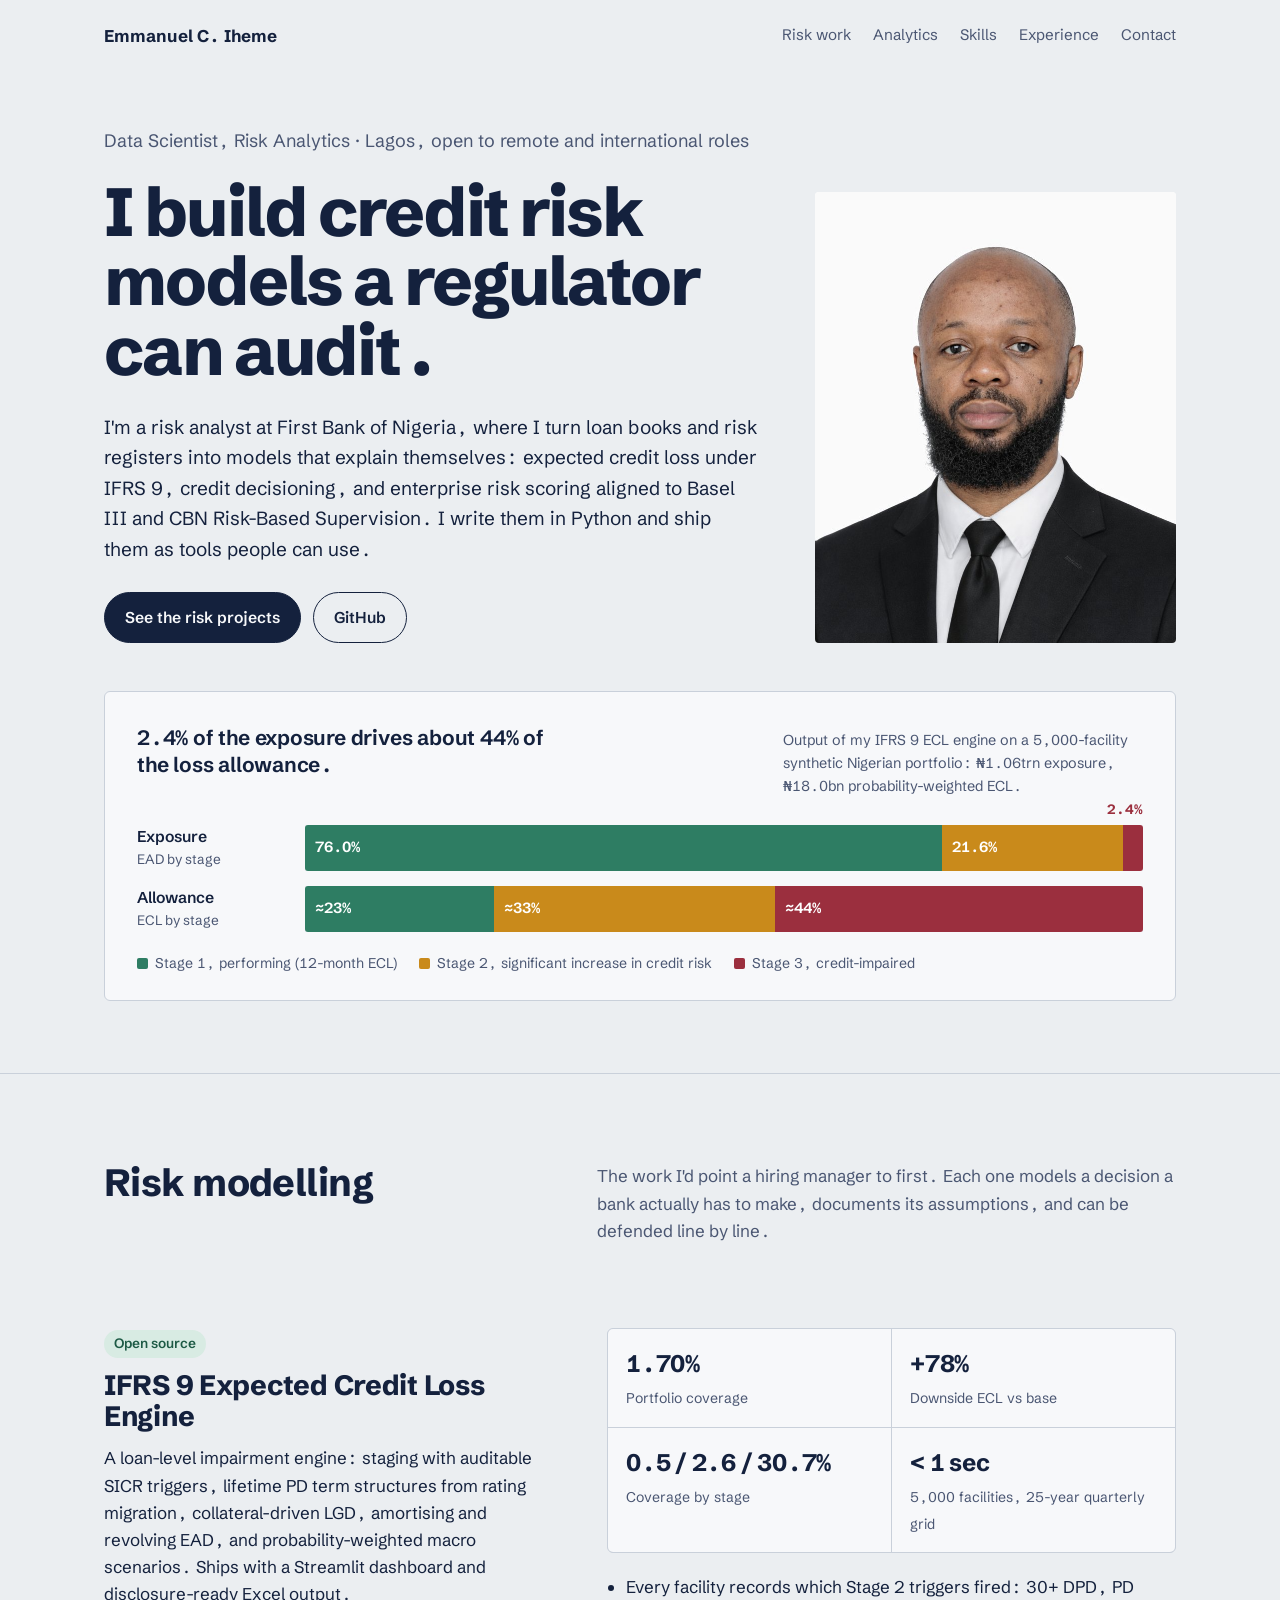
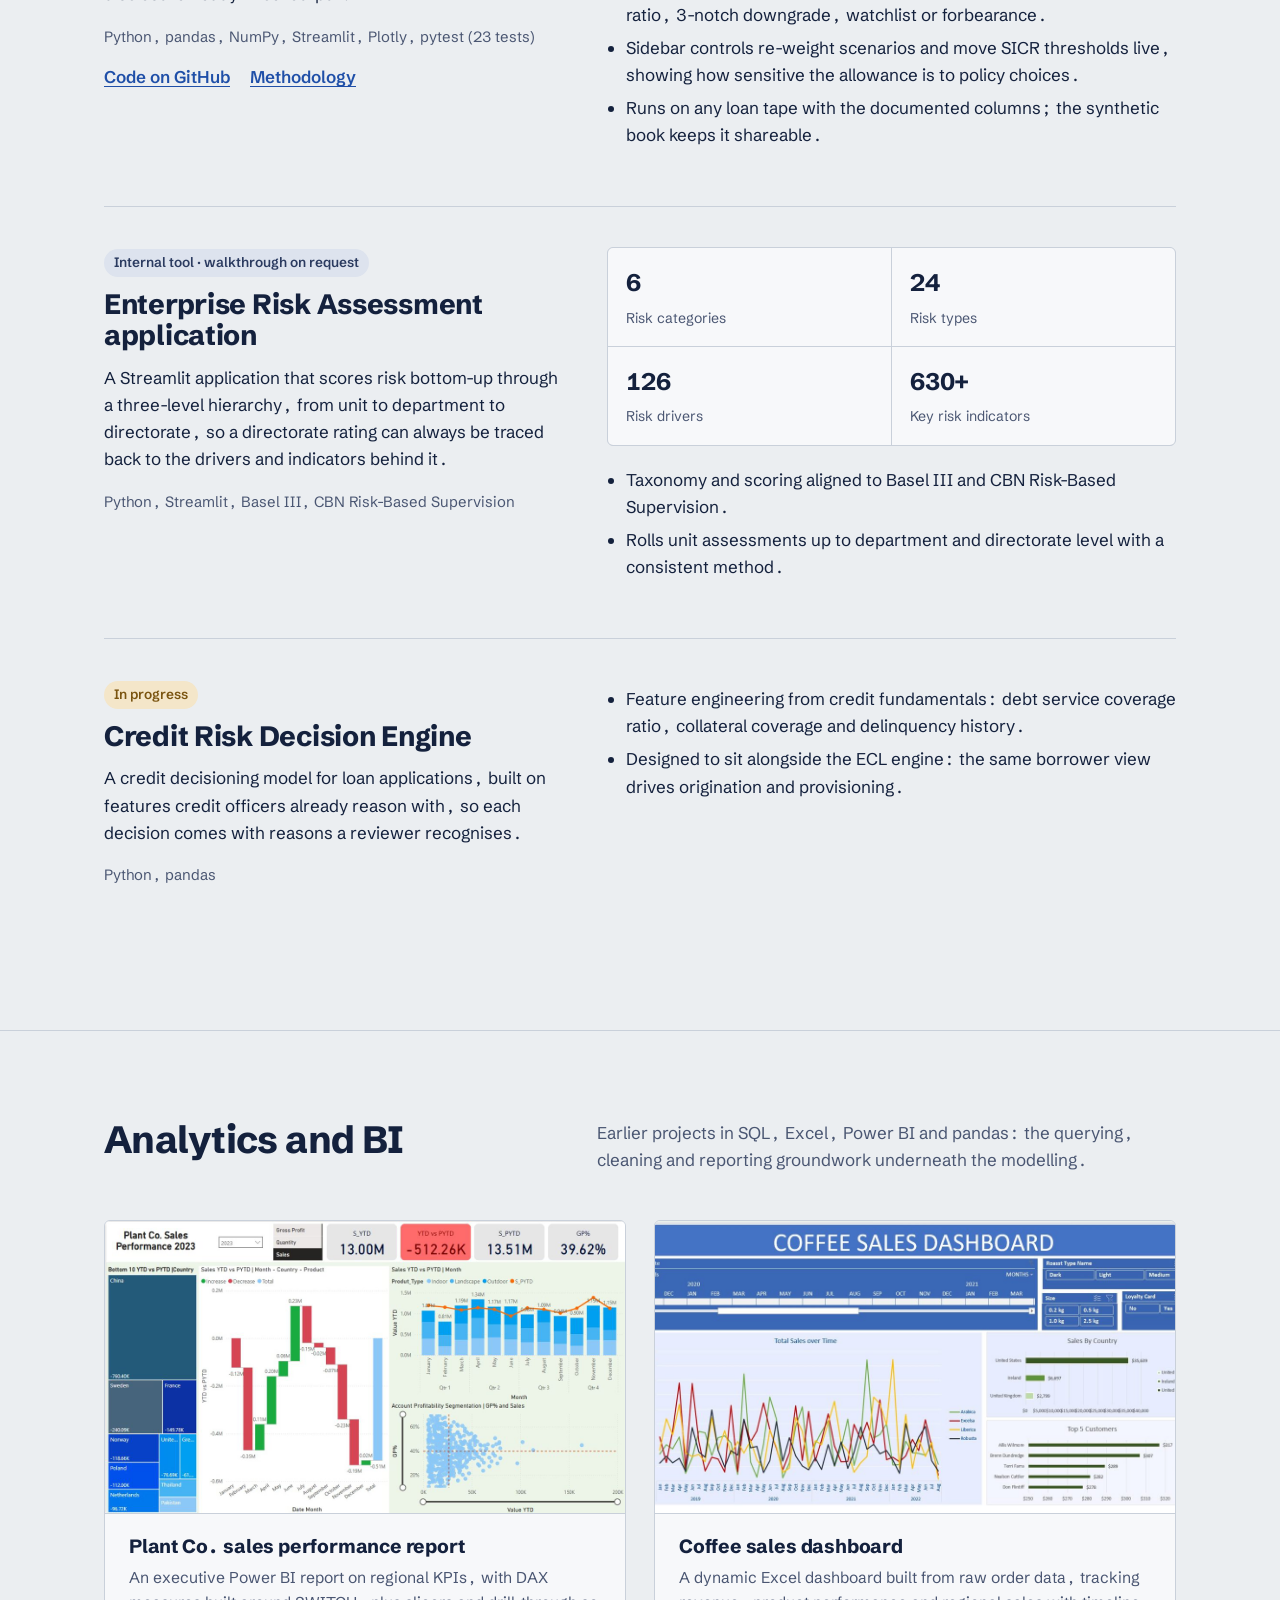
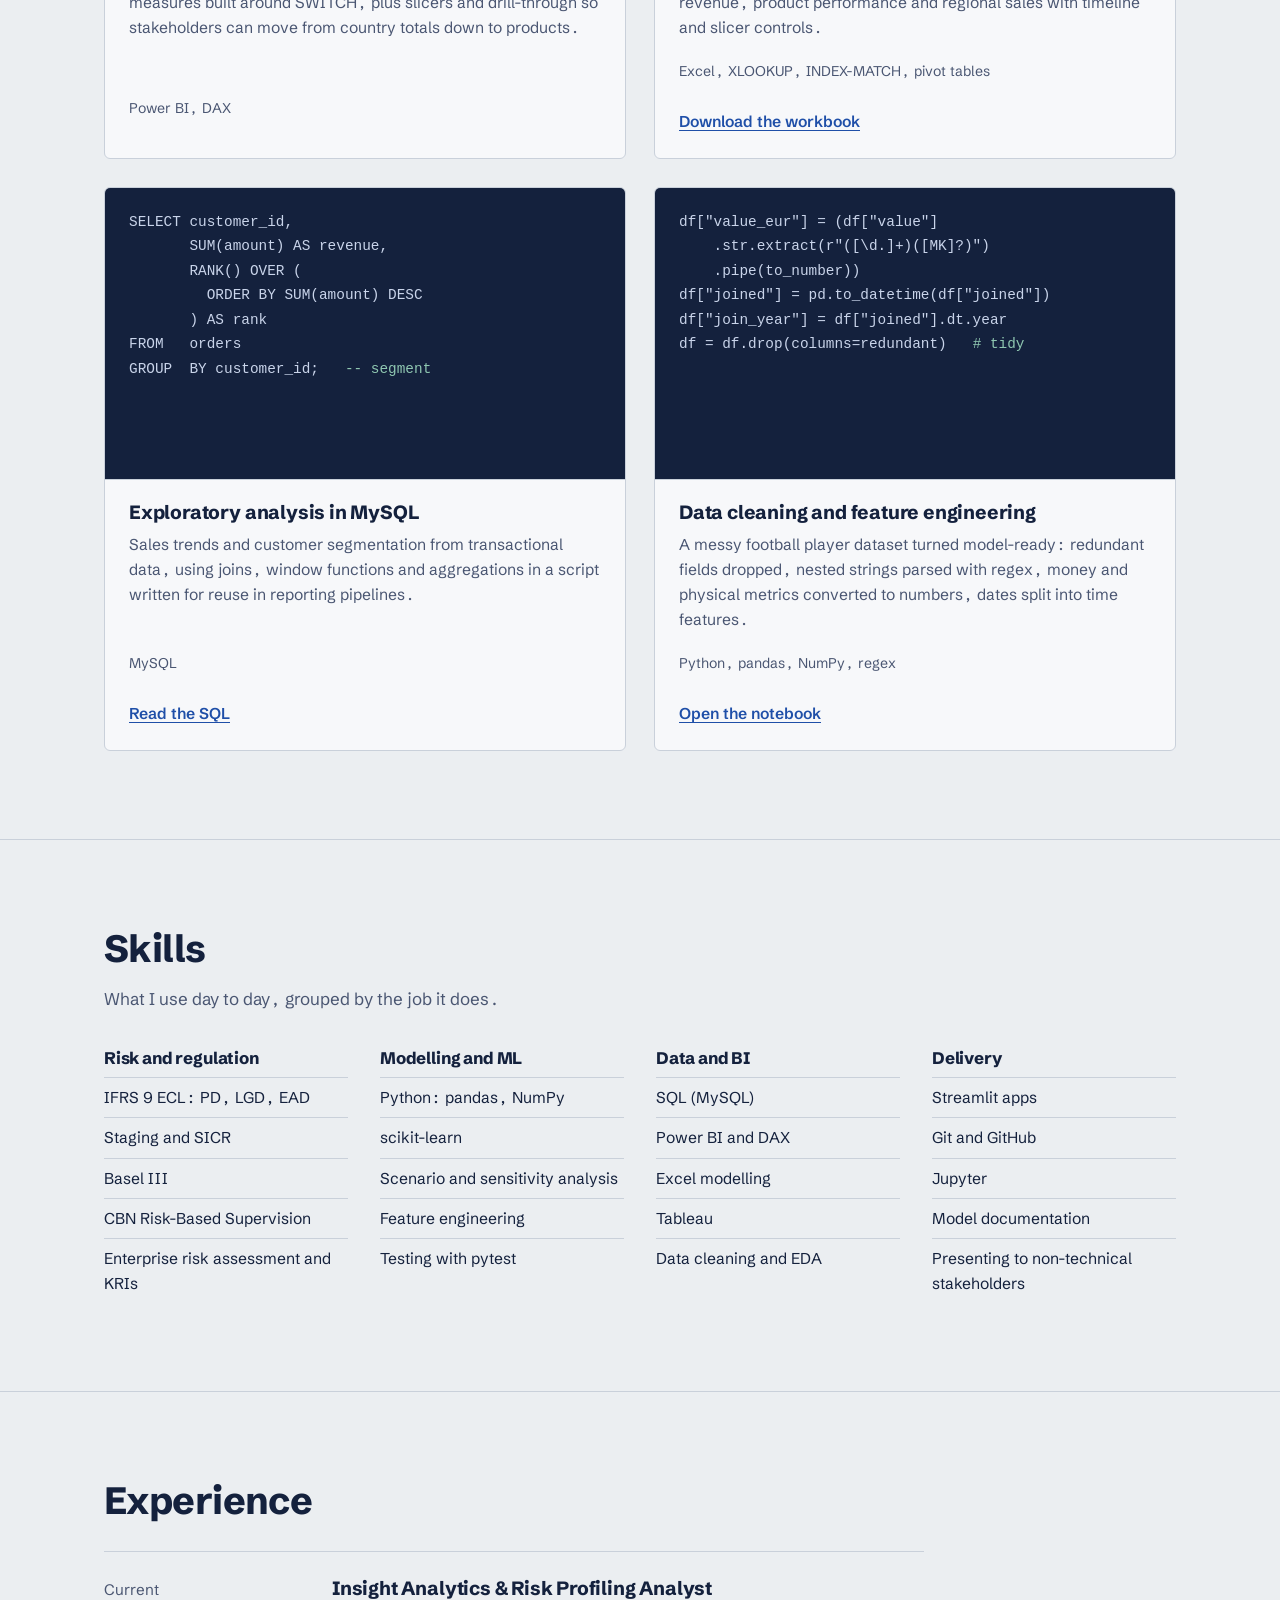
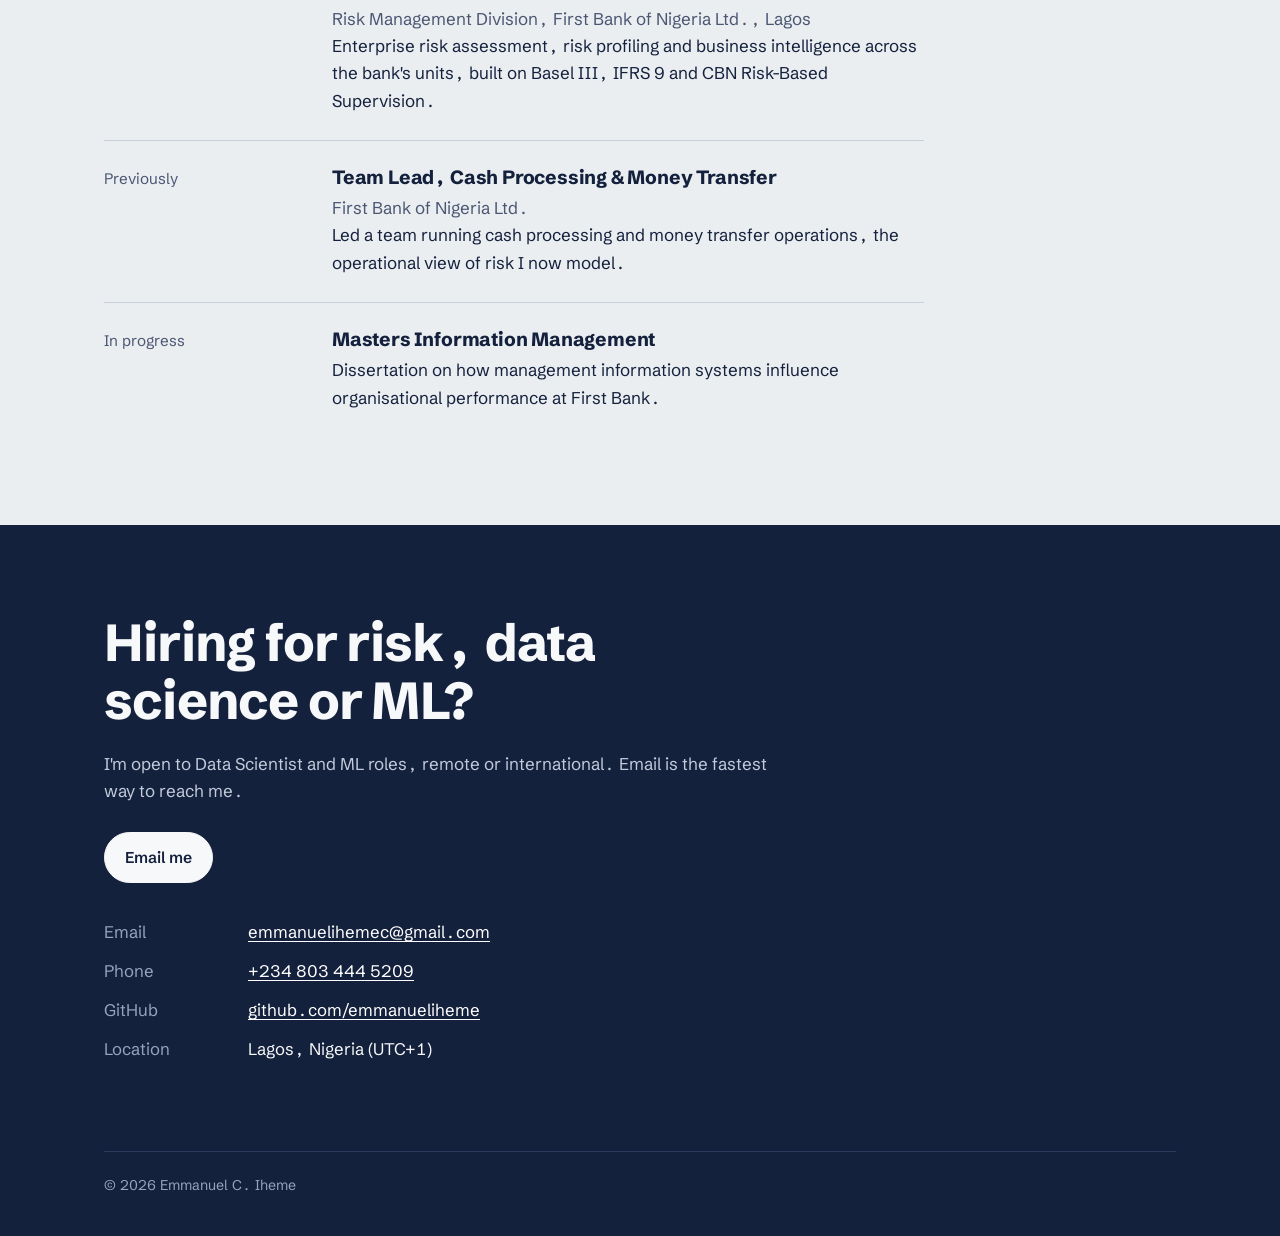
==== commit 099aca5a: "Update MSc title to Masters Information Management" ====
--- a/index.html
+++ b/index.html
@@ -405,7 +405,7 @@
       <li>
         <div class="when">In progress</div>
         <div>
-          <h3>MSc</h3>
+          <h3>Masters Information Management</h3>
           <p>Dissertation on how management information systems influence organisational performance at First Bank.</p>
         </div>
       </li>
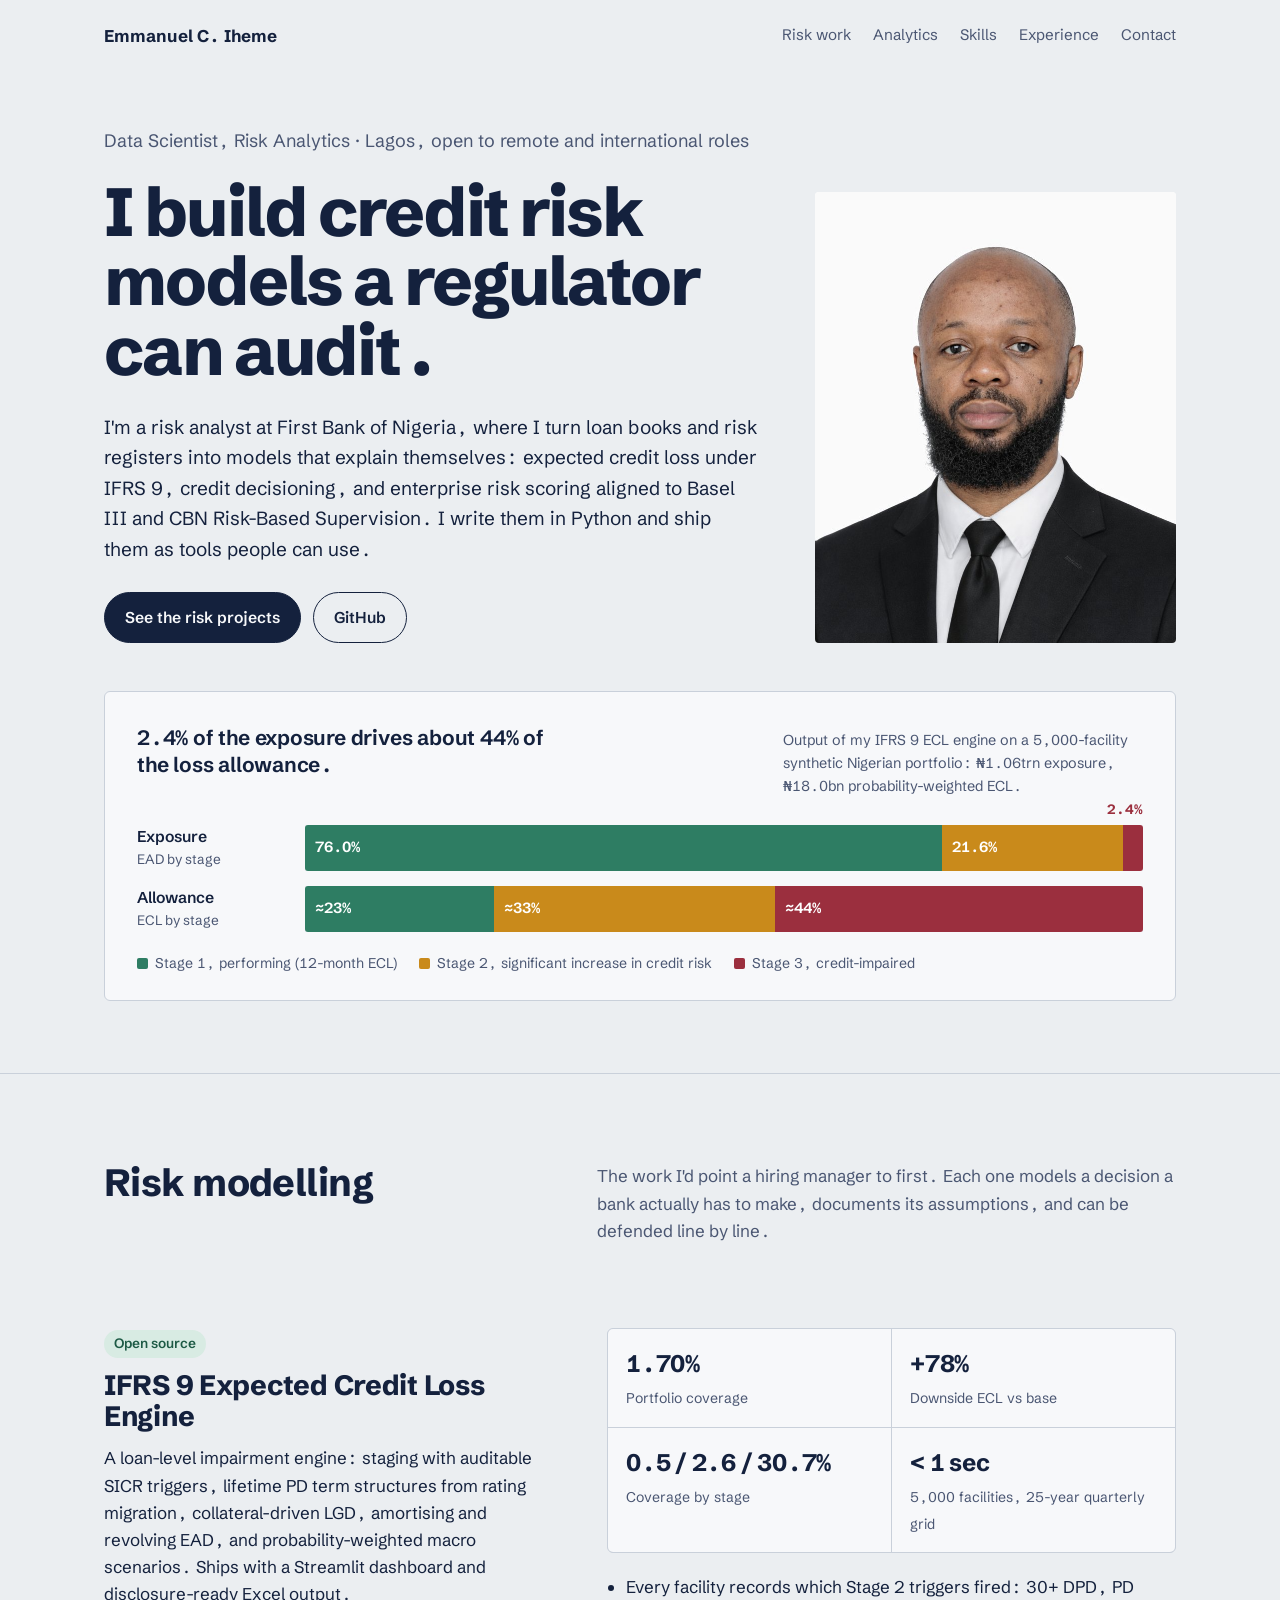
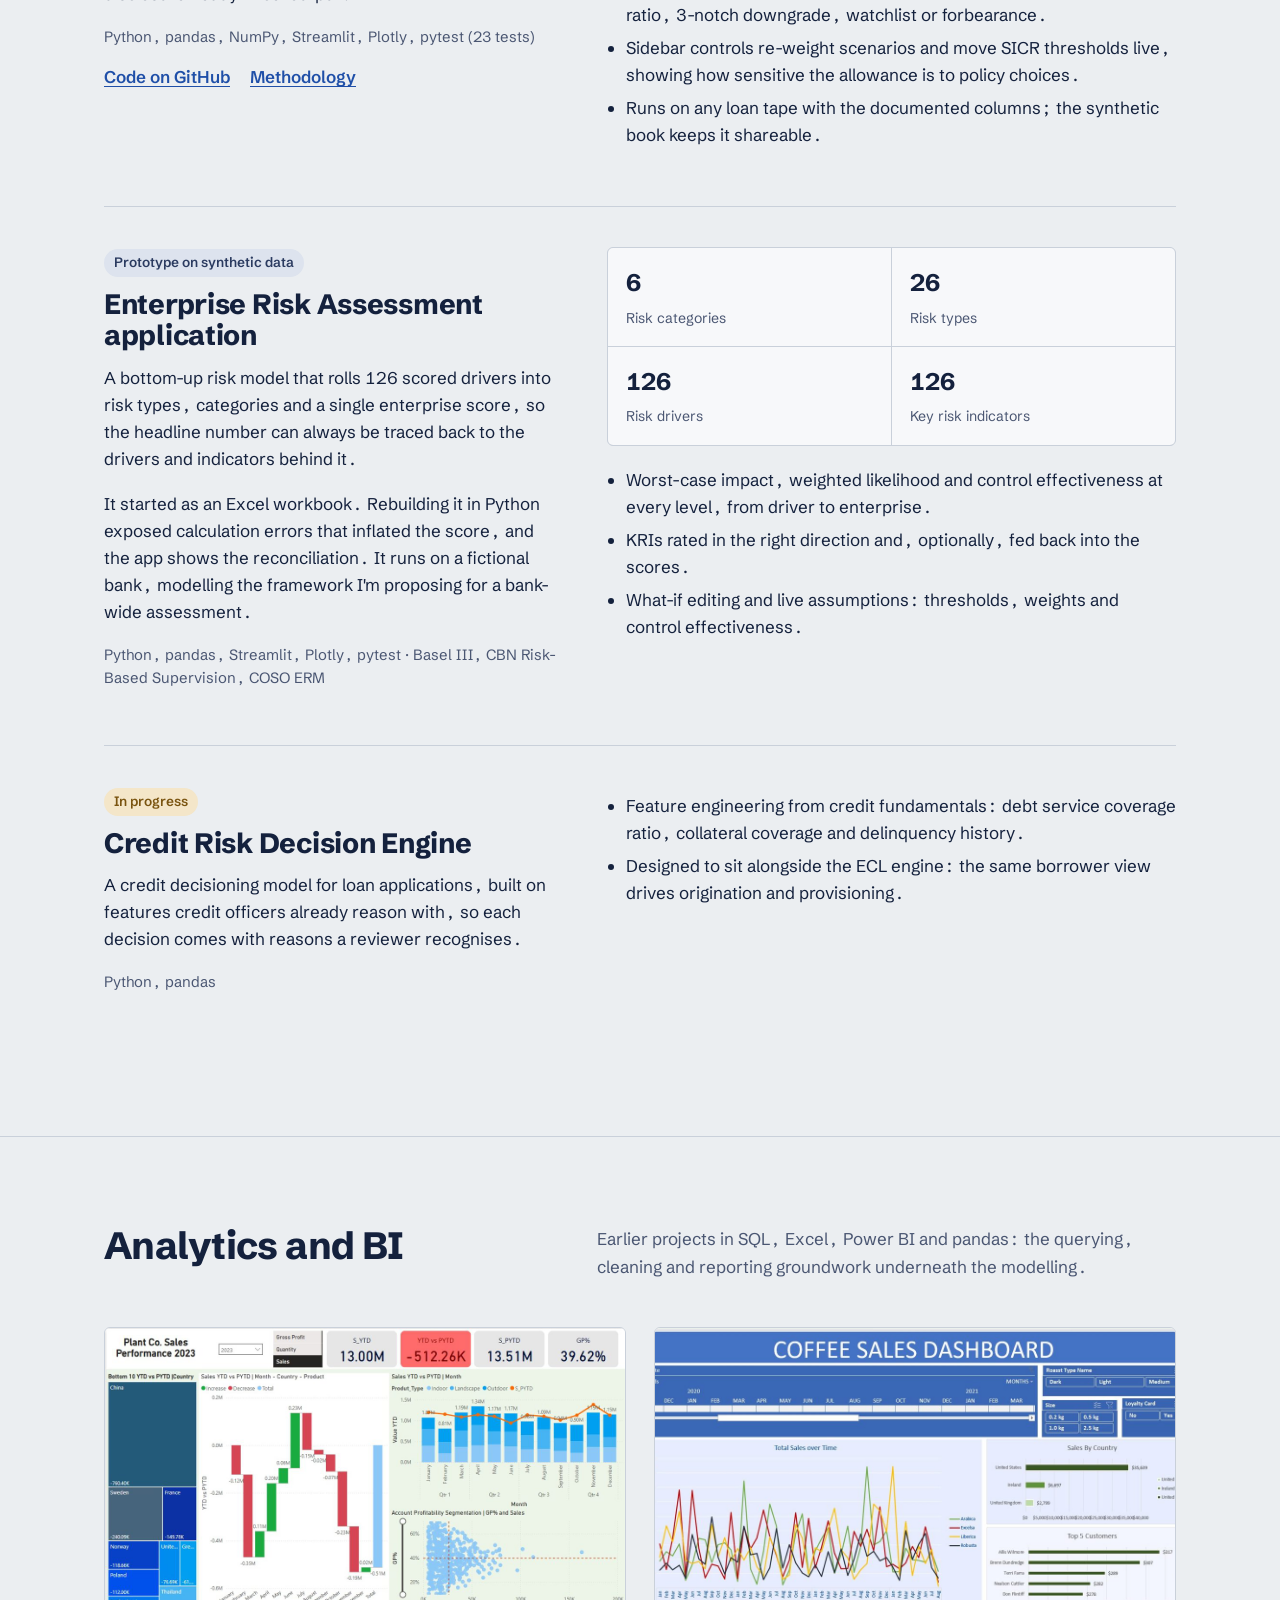
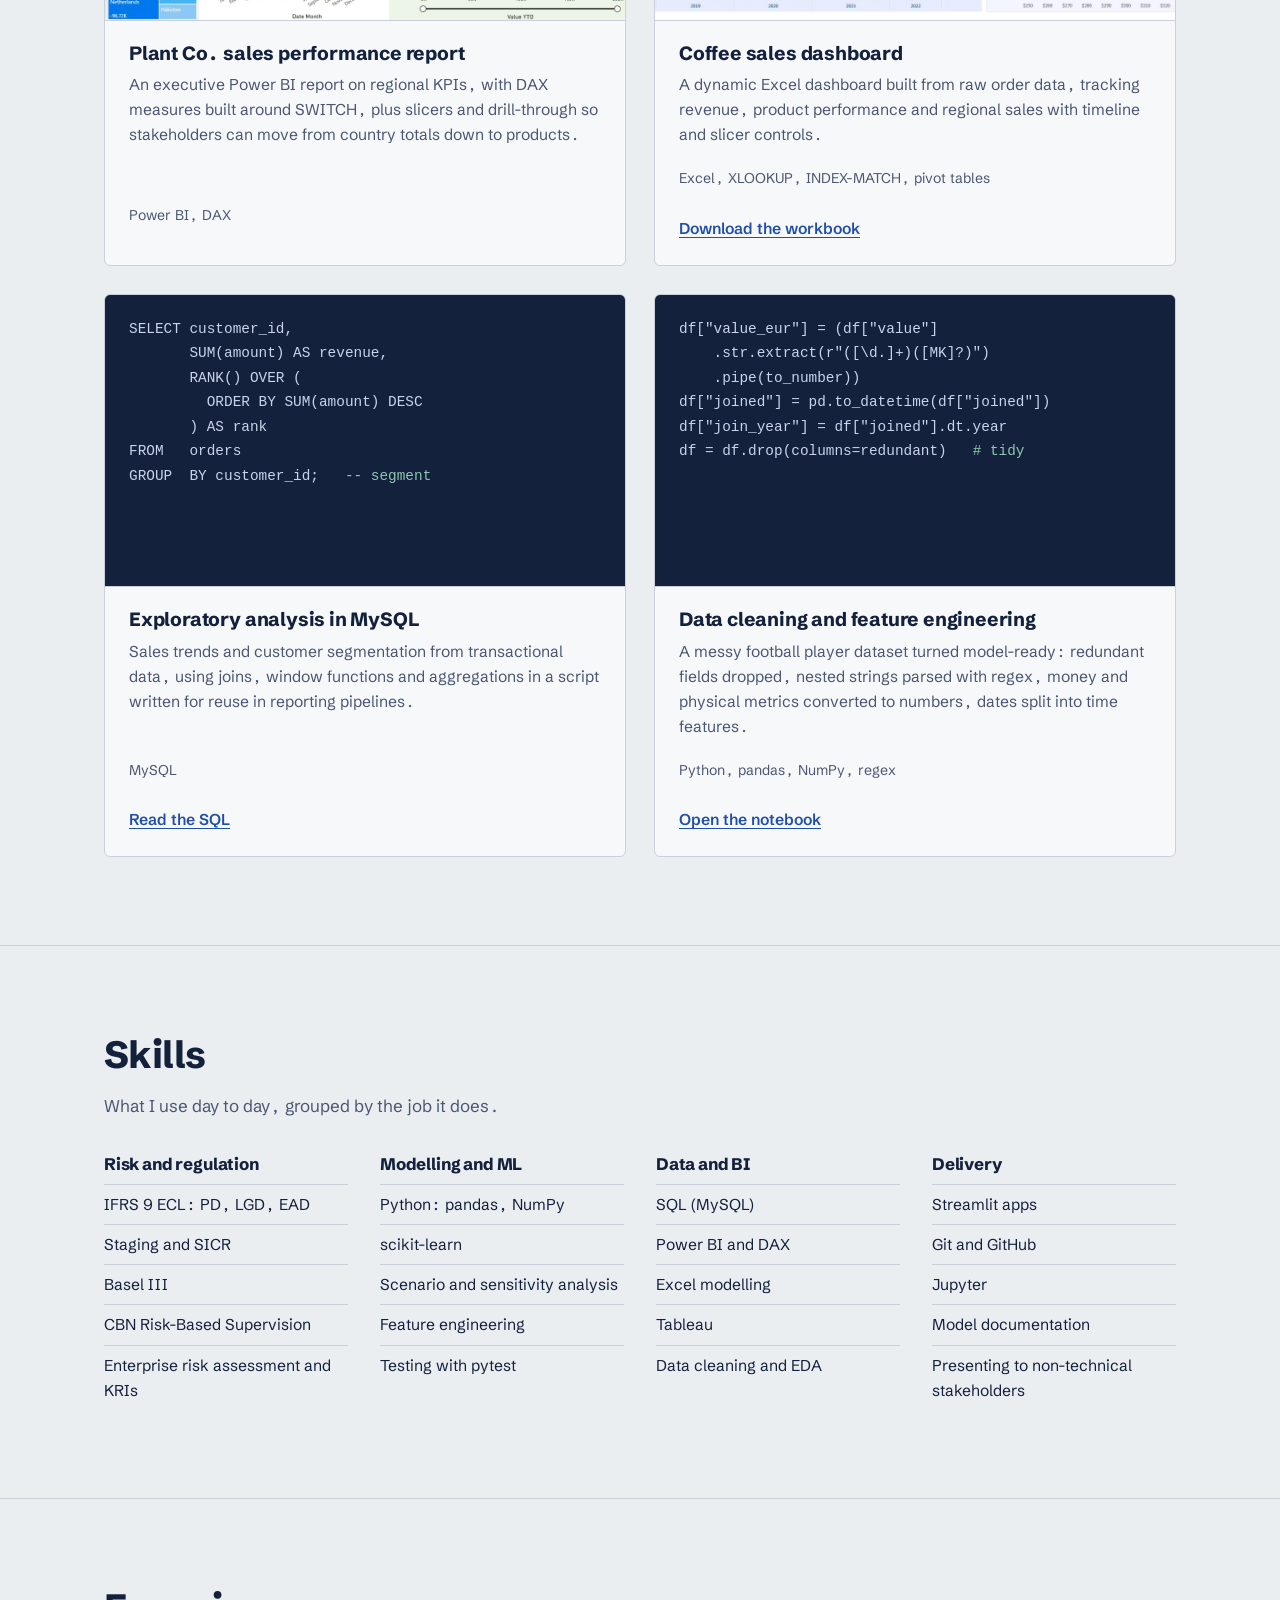
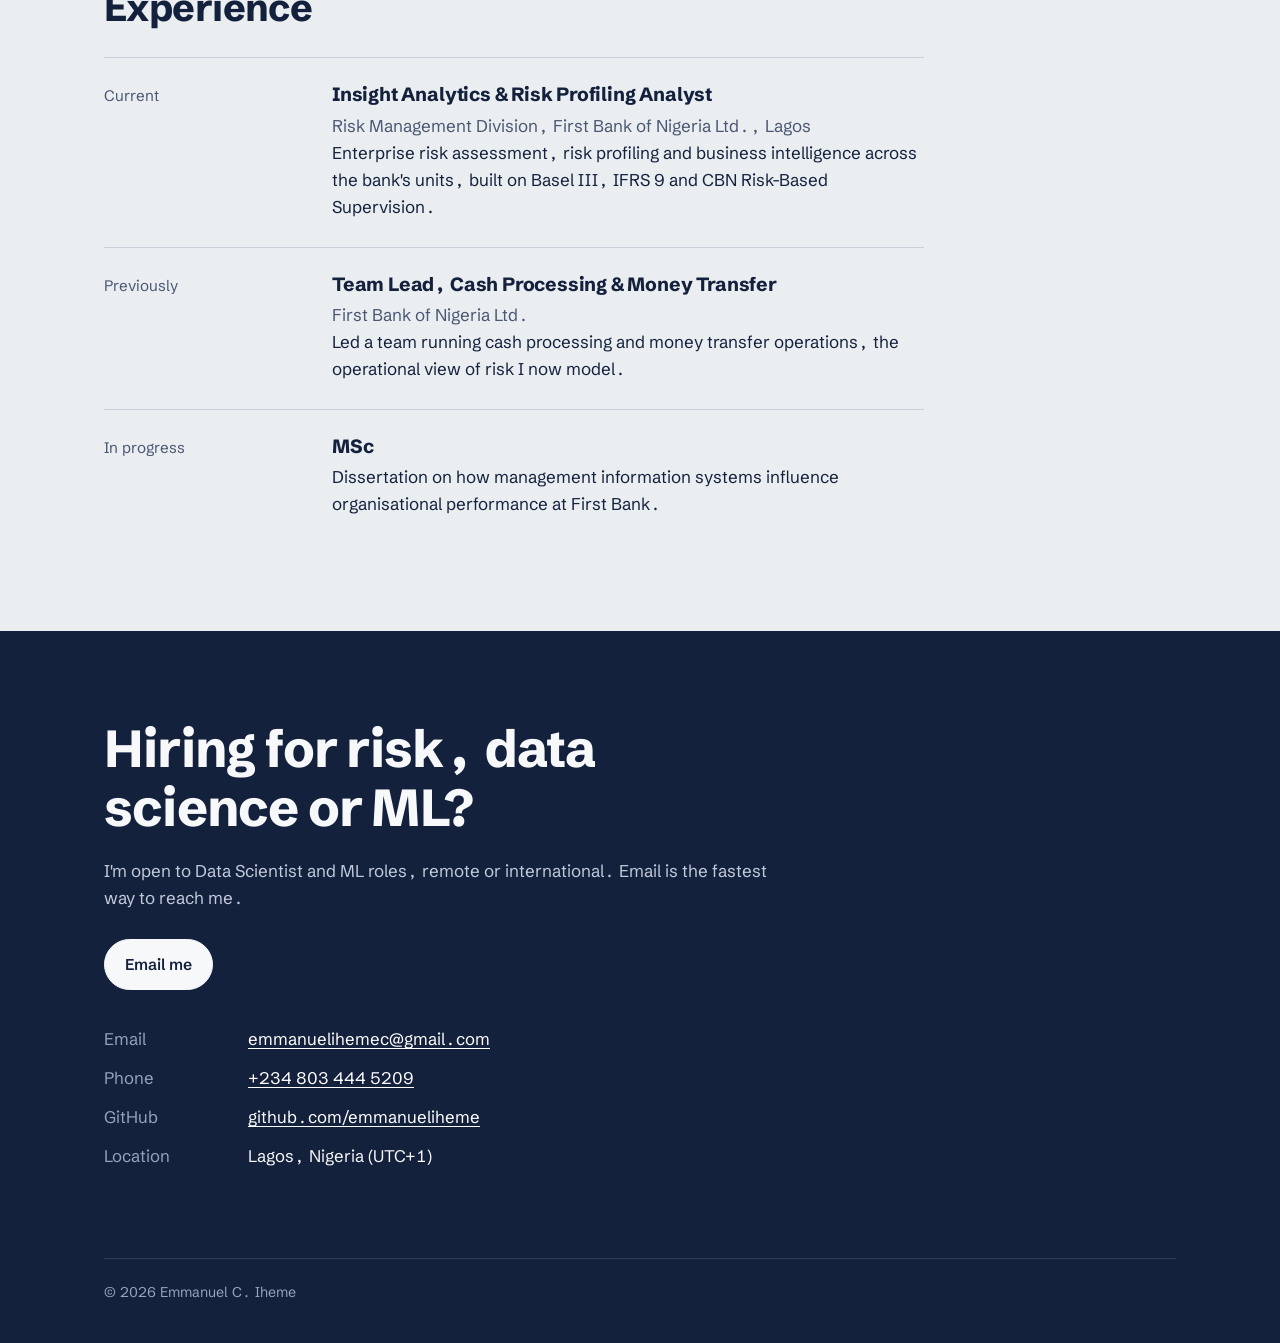
==== commit f0089074: "Add files via upload" ====
--- a/index.html
+++ b/index.html
@@ -264,21 +264,27 @@
 
     <article class="case">
       <div>
-        <span class="status int">Internal tool · walkthrough on request</span>
+        <span class="status int">Prototype on synthetic data</span>
         <h3>Enterprise Risk Assessment application</h3>
-        <p>A Streamlit application that scores risk bottom-up through a three-level hierarchy, from unit to department to directorate, so a directorate rating can always be traced back to the drivers and indicators behind it.</p>
-        <p class="stack">Python, Streamlit, Basel III, CBN Risk-Based Supervision</p>
+        <p>A bottom-up risk model that rolls 126 scored drivers into risk types, categories and a single enterprise score, so the headline number can always be traced back to the drivers and indicators behind it.</p>
+        <p>It started as an Excel workbook. Rebuilding it in Python exposed calculation errors that inflated the score, and the app shows the reconciliation. It runs on a fictional bank, modelling the framework I'm proposing for a bank-wide assessment.</p>
+        <p class="stack">Python, pandas, Streamlit, Plotly, pytest · Basel III, CBN Risk-Based Supervision, COSO ERM</p>
+        <div class="links">
+          <a data-link="eraRepo" href="">Code on GitHub</a>
+          <a data-link="eraDemo" href="">Live app</a>
+        </div>
       </div>
       <div>
         <div class="facts">
           <div><strong>6</strong><span>Risk categories</span></div>
-          <div><strong>24</strong><span>Risk types</span></div>
+          <div><strong>26</strong><span>Risk types</span></div>
           <div><strong>126</strong><span>Risk drivers</span></div>
-          <div><strong>630+</strong><span>Key risk indicators</span></div>
+          <div><strong>126</strong><span>Key risk indicators</span></div>
         </div>
         <ul>
-          <li>Taxonomy and scoring aligned to Basel III and CBN Risk-Based Supervision.</li>
-          <li>Rolls unit assessments up to department and directorate level with a consistent method.</li>
+          <li>Worst-case impact, weighted likelihood and control effectiveness at every level, from driver to enterprise.</li>
+          <li>KRIs rated in the right direction and, optionally, fed back into the scores.</li>
+          <li>What-if editing and live assumptions: thresholds, weights and control effectiveness.</li>
         </ul>
       </div>
     </article>
@@ -405,7 +411,7 @@
       <li>
         <div class="when">In progress</div>
         <div>
-          <h3>Masters Information Management</h3>
+          <h3>MSc</h3>
           <p>Dissertation on how management information systems influence organisational performance at First Bank.</p>
         </div>
       </li>
@@ -433,7 +439,9 @@
   /* Fill these in and every matching link appears. Empty = hidden. */
   const LINKS = {
     linkedin: "",   // e.g. https://www.linkedin.com/in/your-handle
-    eclDemo:  ""    // e.g. https://your-app.streamlit.app
+    eclDemo:  "",   // e.g. https://your-app.streamlit.app
+    eraRepo:  "",   // ERA code on GitHub
+    eraDemo:  ""    // ERA Streamlit app
   };
   document.querySelectorAll("[data-link]").forEach(a => {
     const url = LINKS[a.dataset.link];
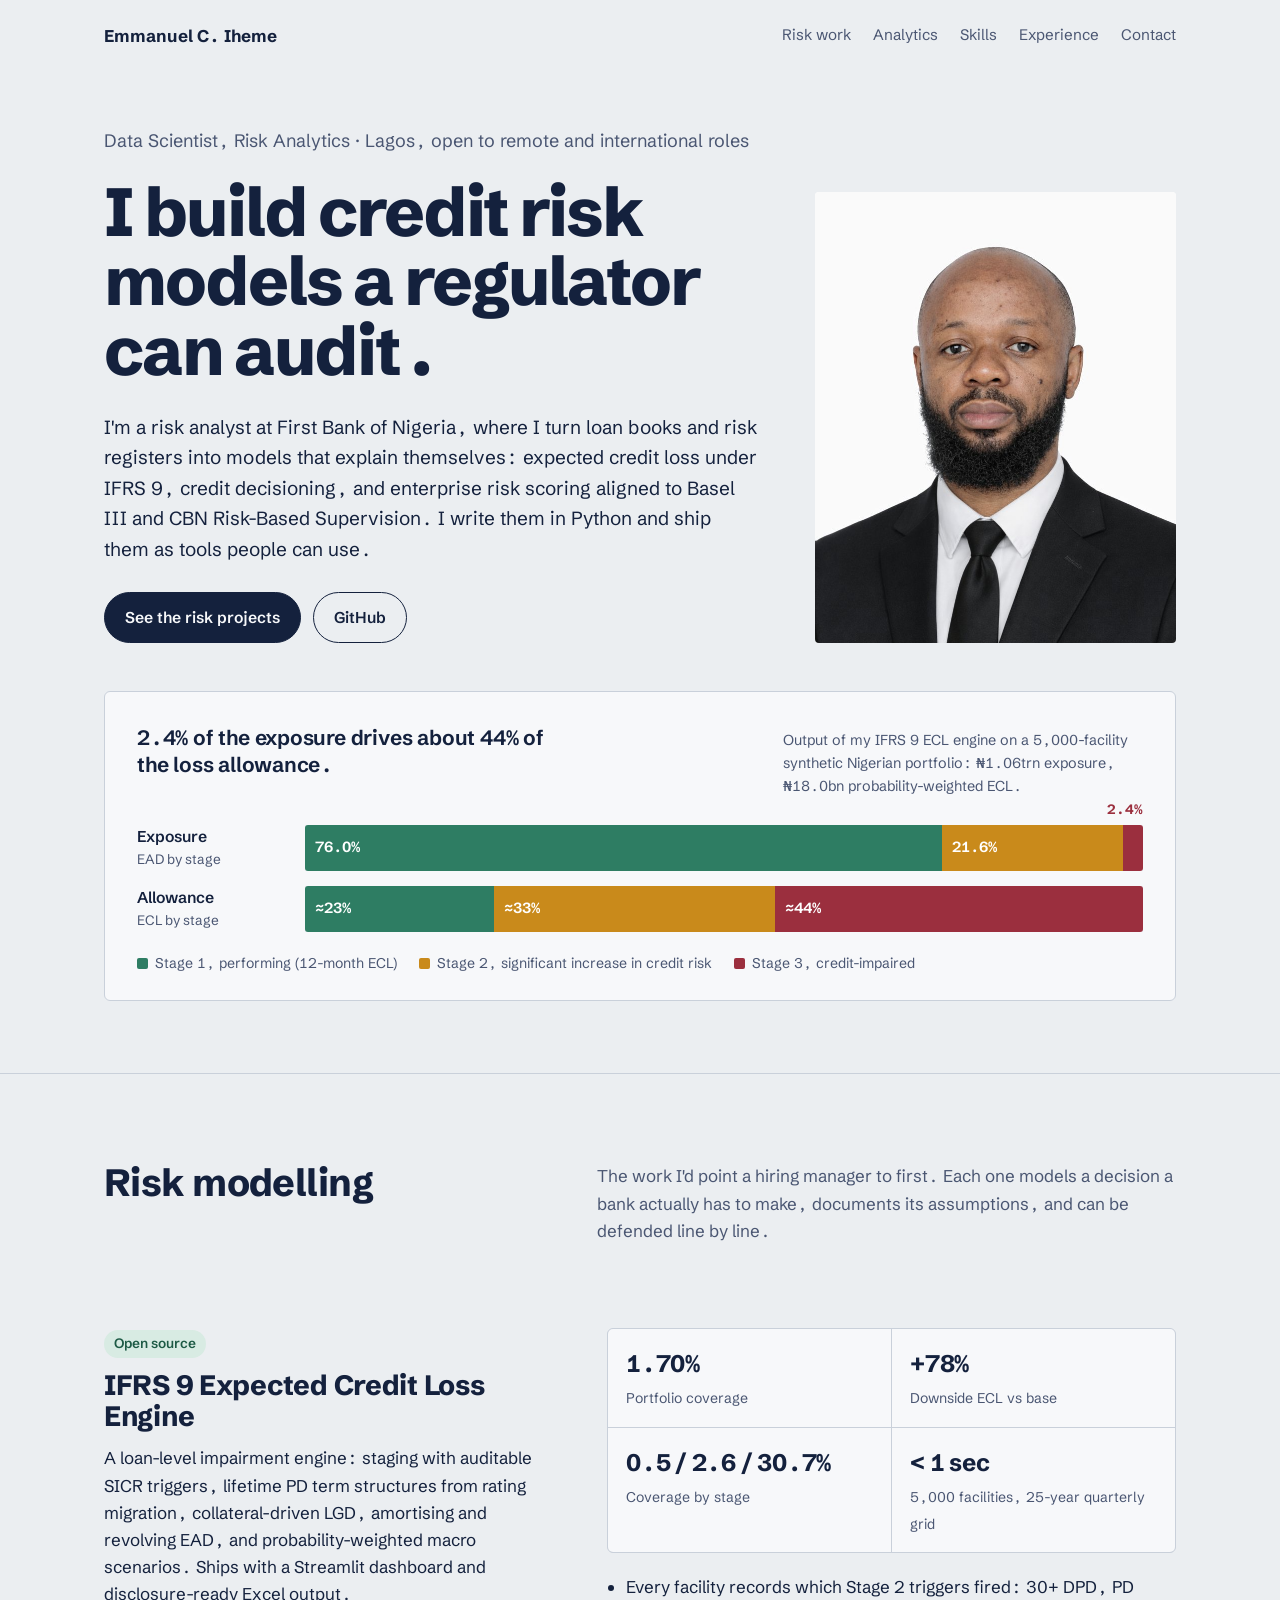
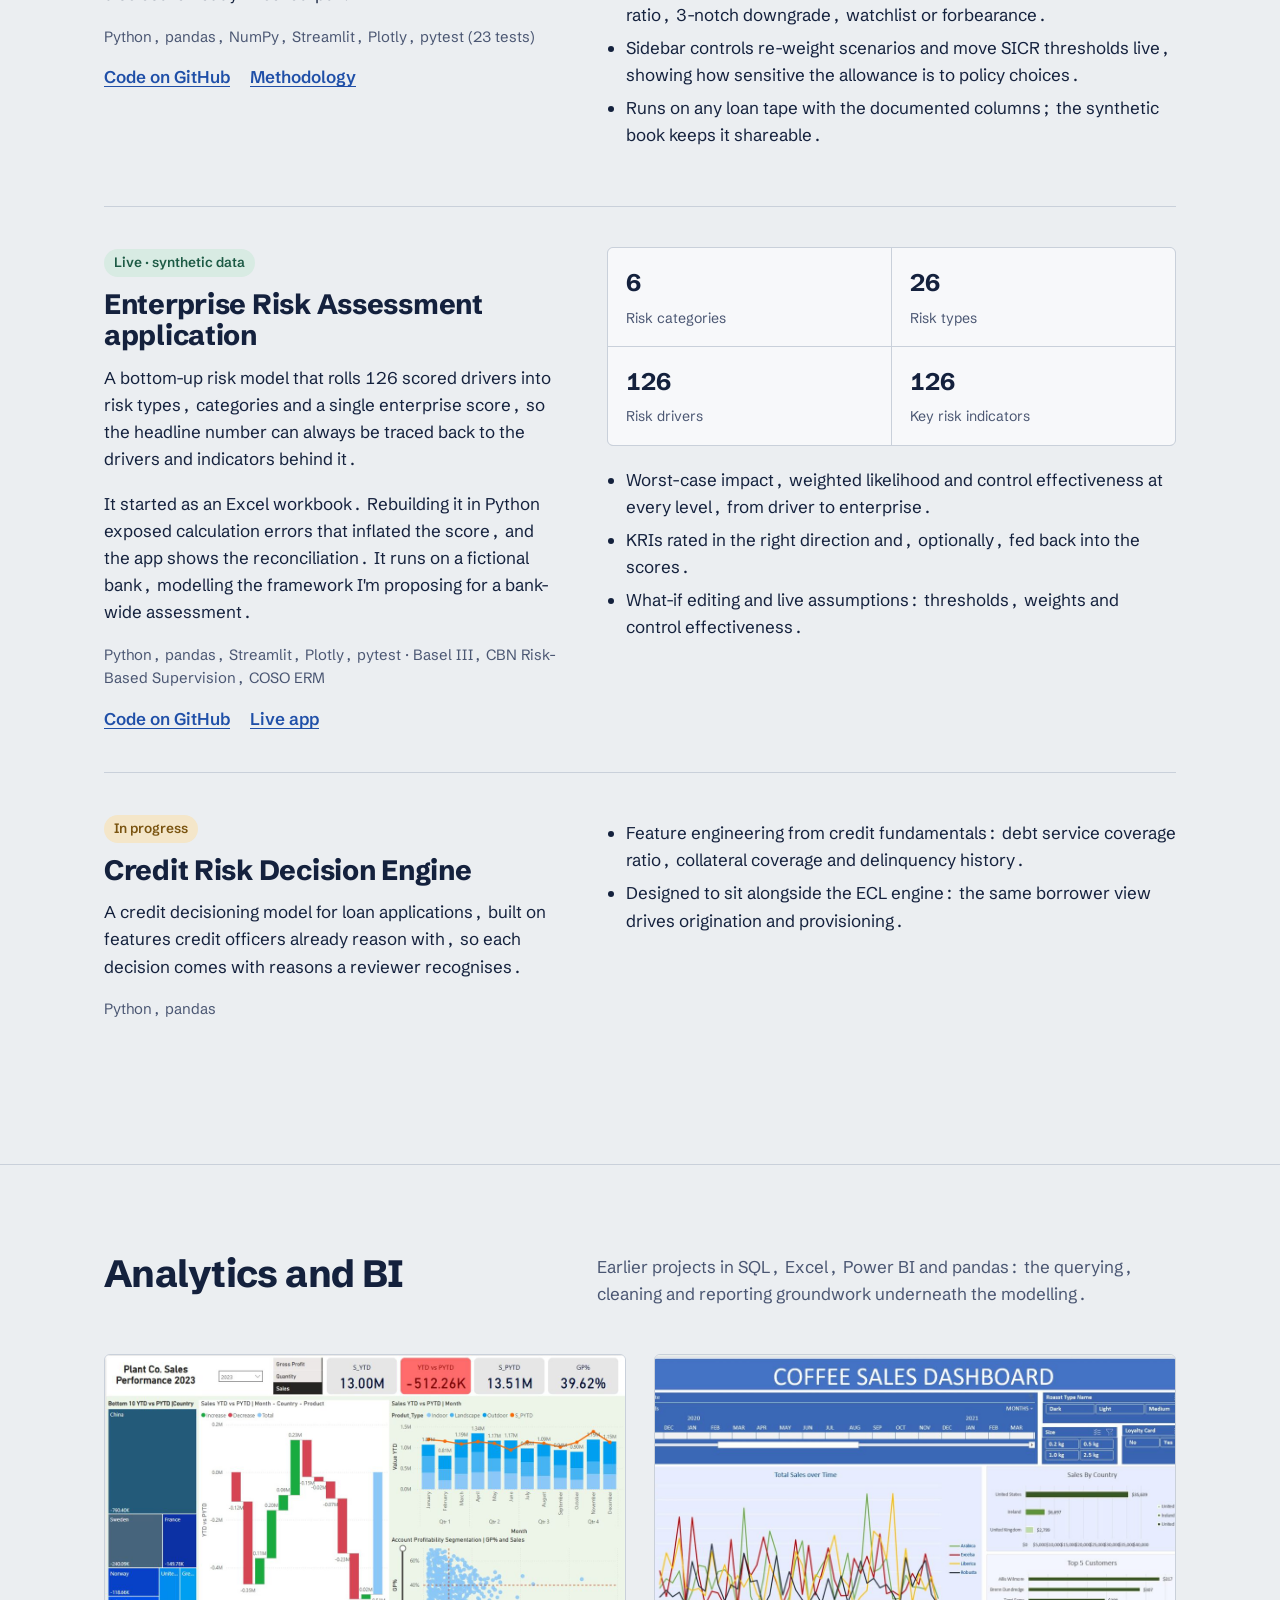
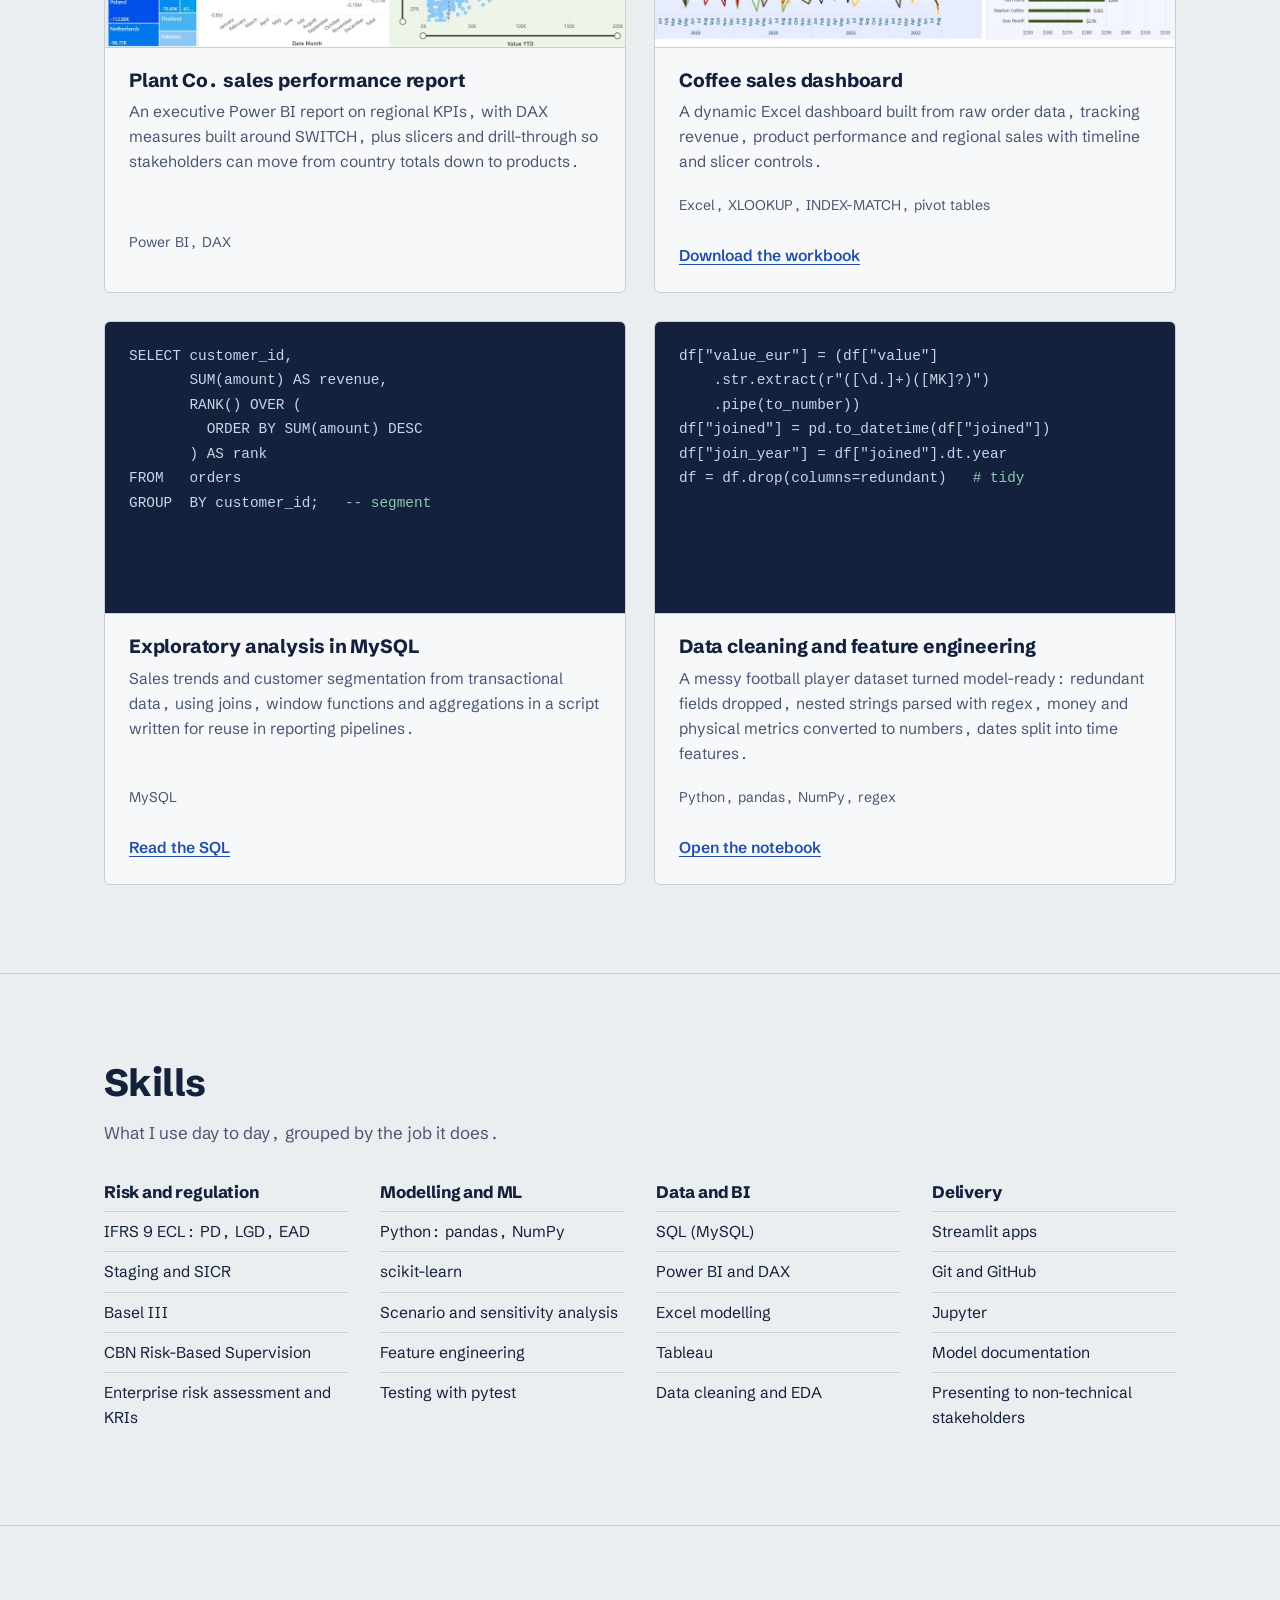
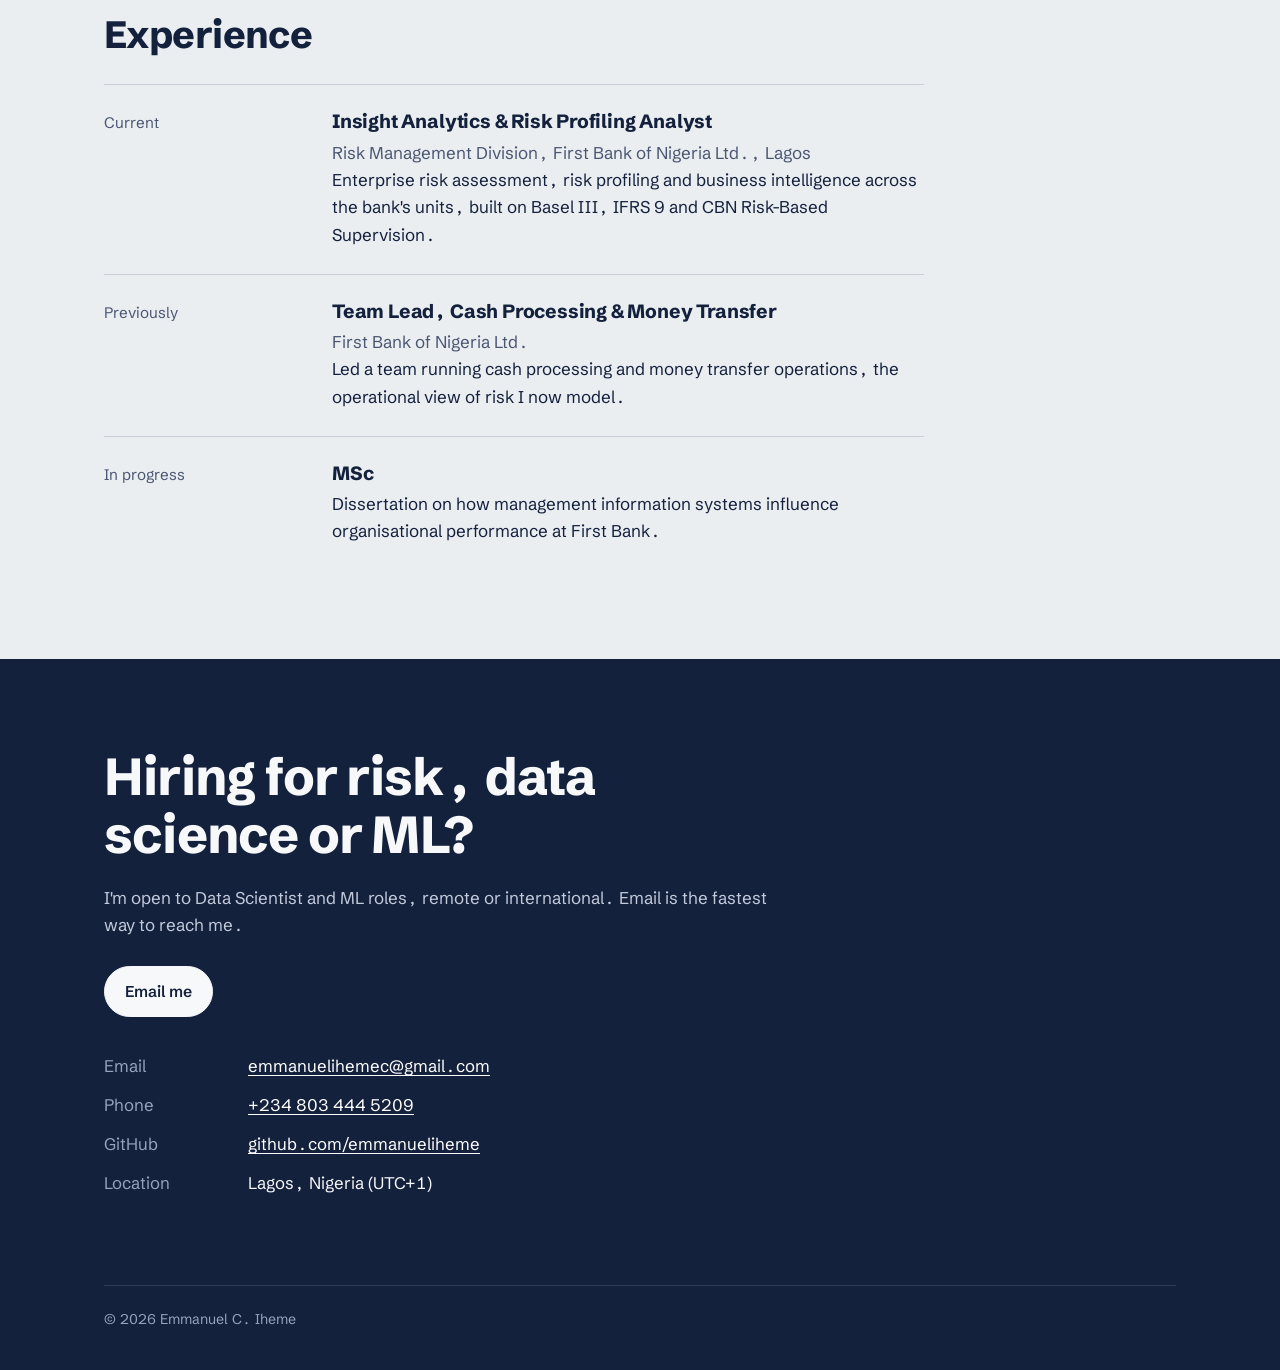
==== commit dc1d6d32: "Add files via upload" ====
--- a/index.html
+++ b/index.html
@@ -264,7 +264,7 @@
 
     <article class="case">
       <div>
-        <span class="status int">Prototype on synthetic data</span>
+        <span class="status live">Live · synthetic data</span>
         <h3>Enterprise Risk Assessment application</h3>
         <p>A bottom-up risk model that rolls 126 scored drivers into risk types, categories and a single enterprise score, so the headline number can always be traced back to the drivers and indicators behind it.</p>
         <p>It started as an Excel workbook. Rebuilding it in Python exposed calculation errors that inflated the score, and the app shows the reconciliation. It runs on a fictional bank, modelling the framework I'm proposing for a bank-wide assessment.</p>
@@ -440,8 +440,8 @@
   const LINKS = {
     linkedin: "",   // e.g. https://www.linkedin.com/in/your-handle
     eclDemo:  "",   // e.g. https://your-app.streamlit.app
-    eraRepo:  "",   // ERA code on GitHub
-    eraDemo:  ""    // ERA Streamlit app
+    eraRepo:  "https://github.com/emmanueliheme/enterprise-risk-assessment",
+    eraDemo:  "https://knowel-enterprise-risk-assessment.streamlit.app"
   };
   document.querySelectorAll("[data-link]").forEach(a => {
     const url = LINKS[a.dataset.link];
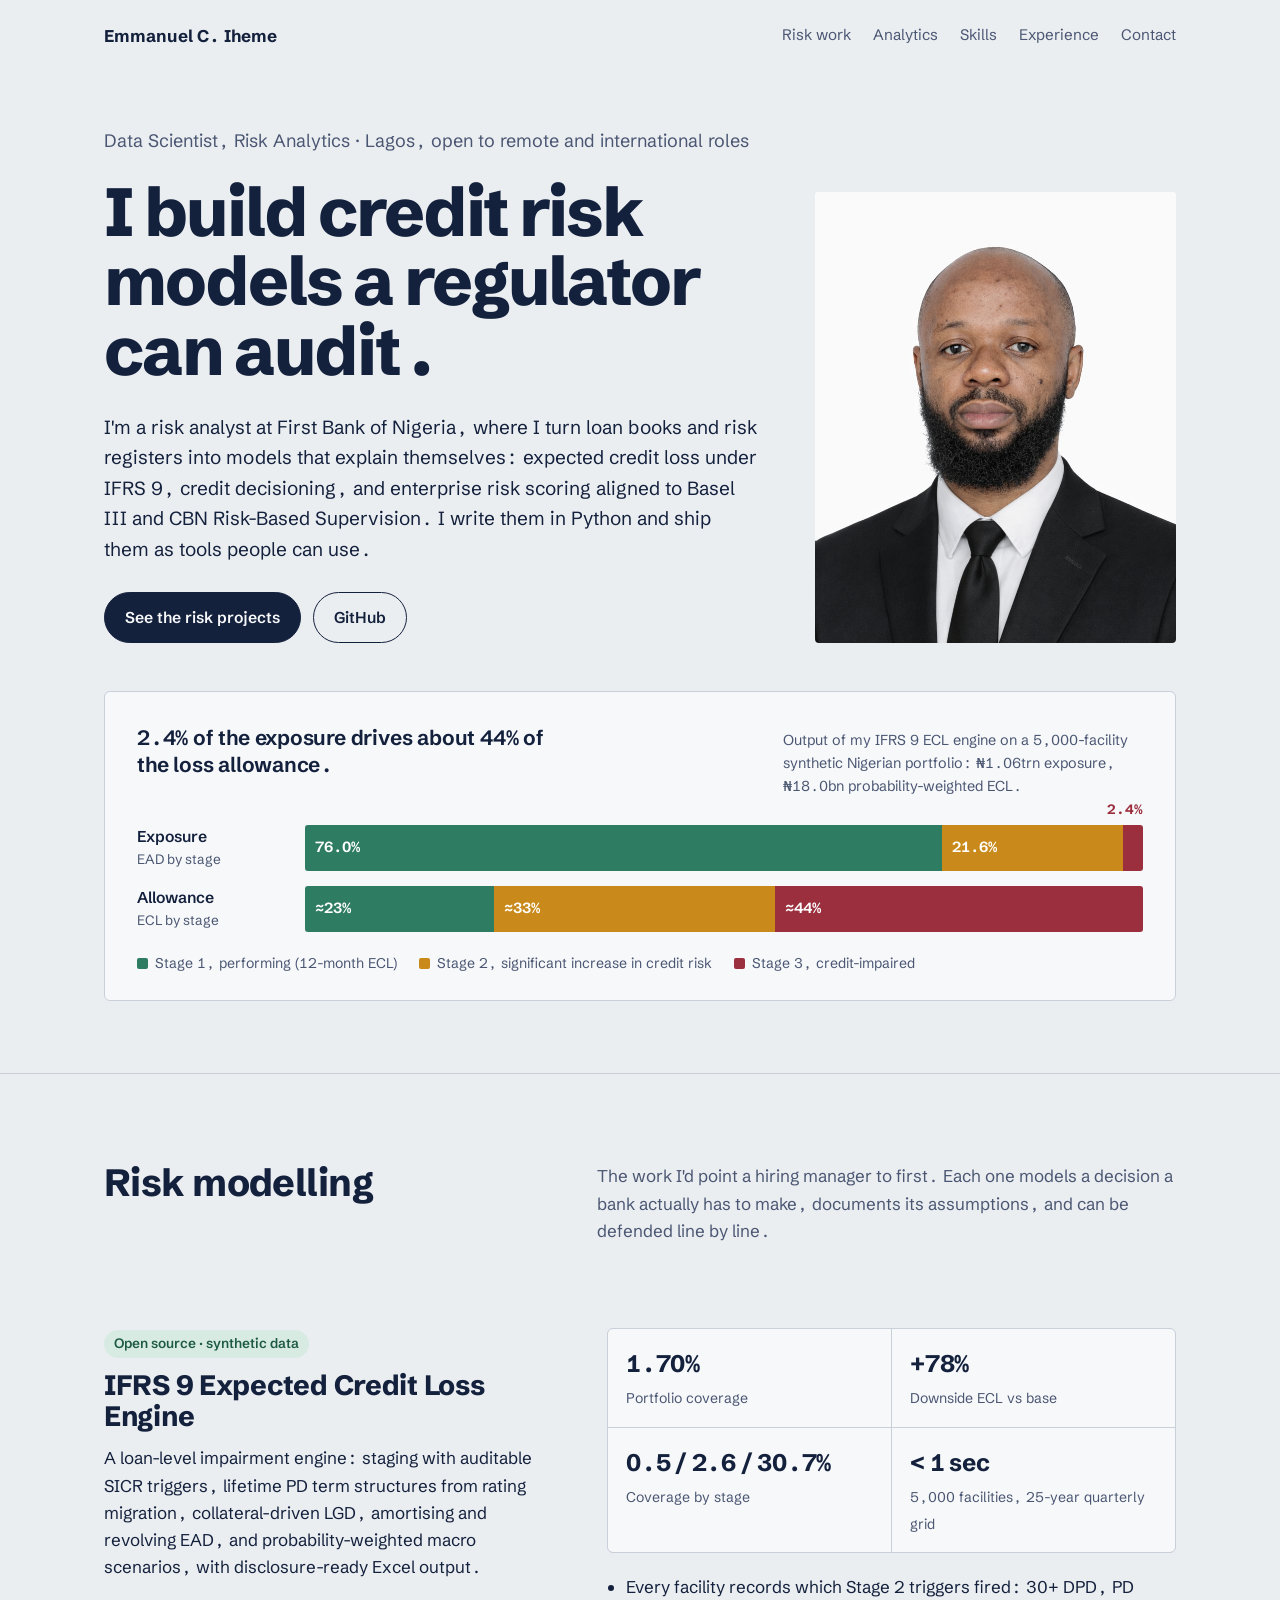
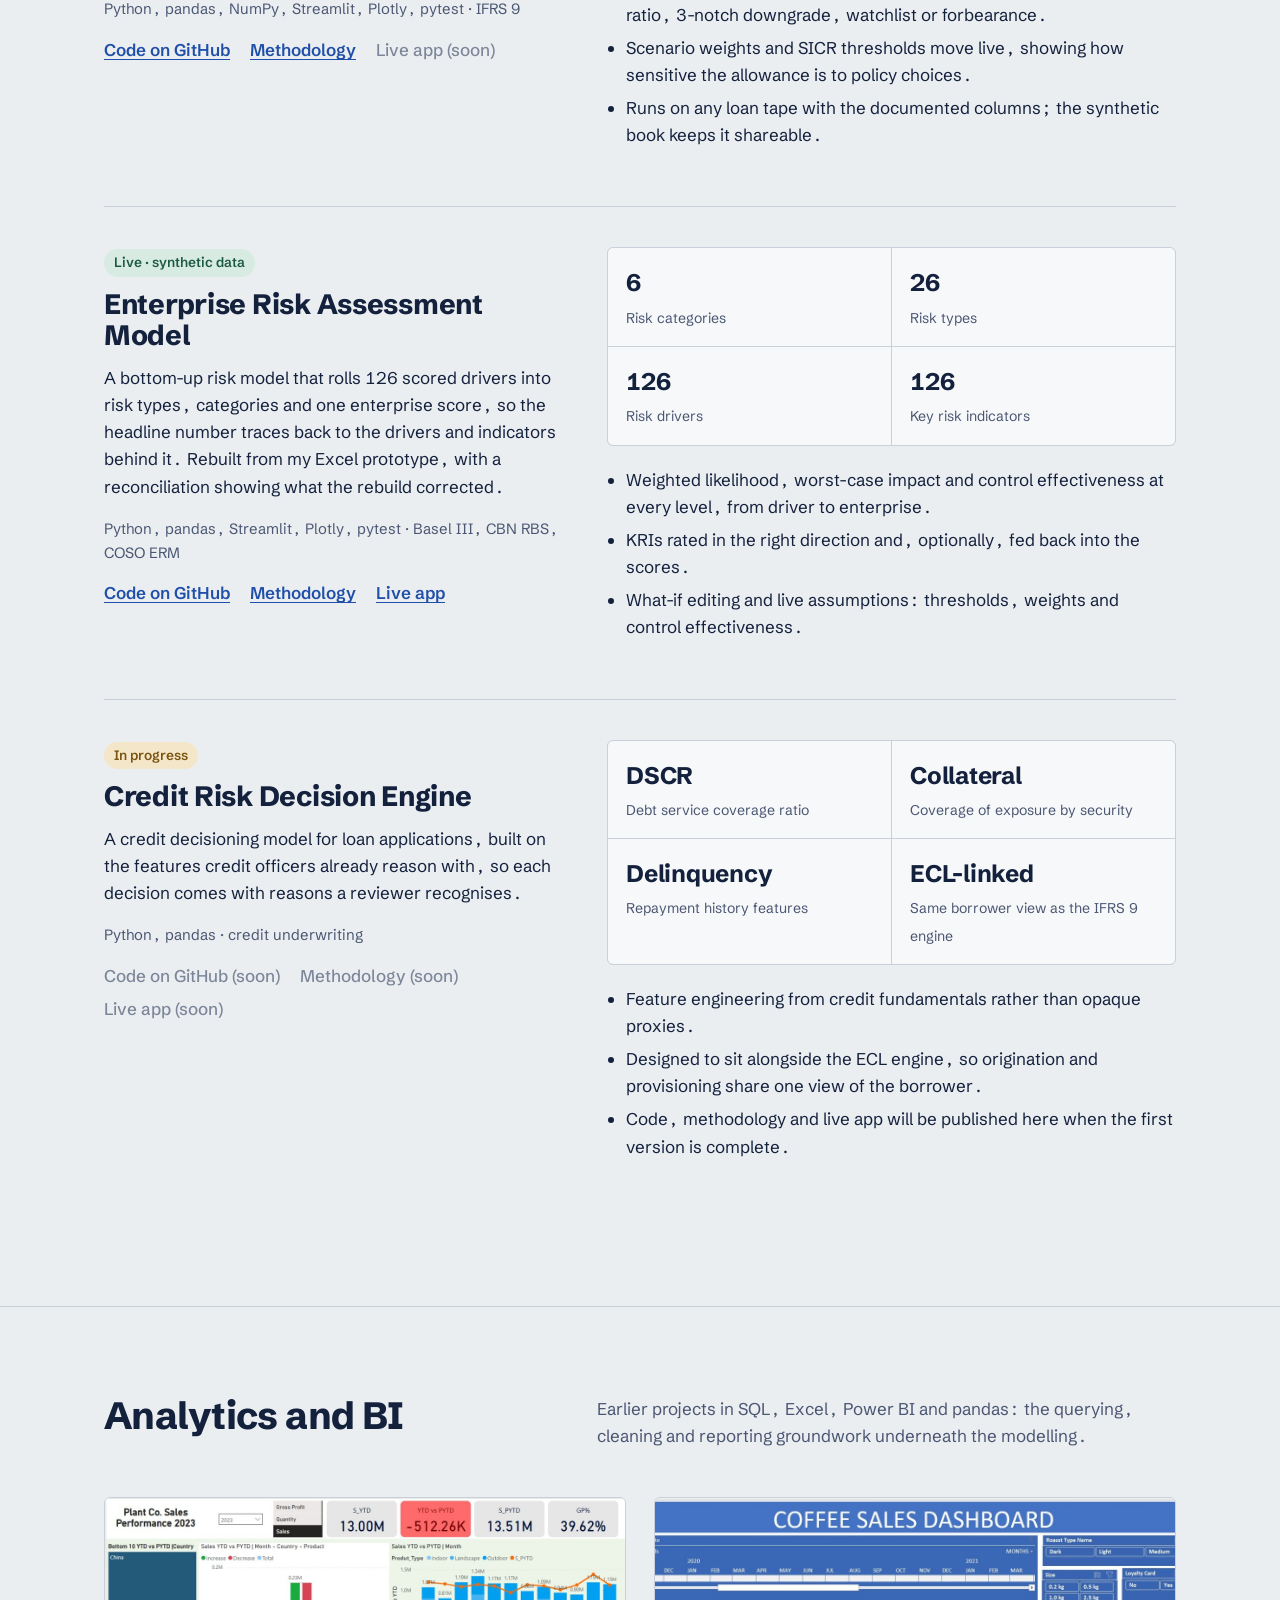
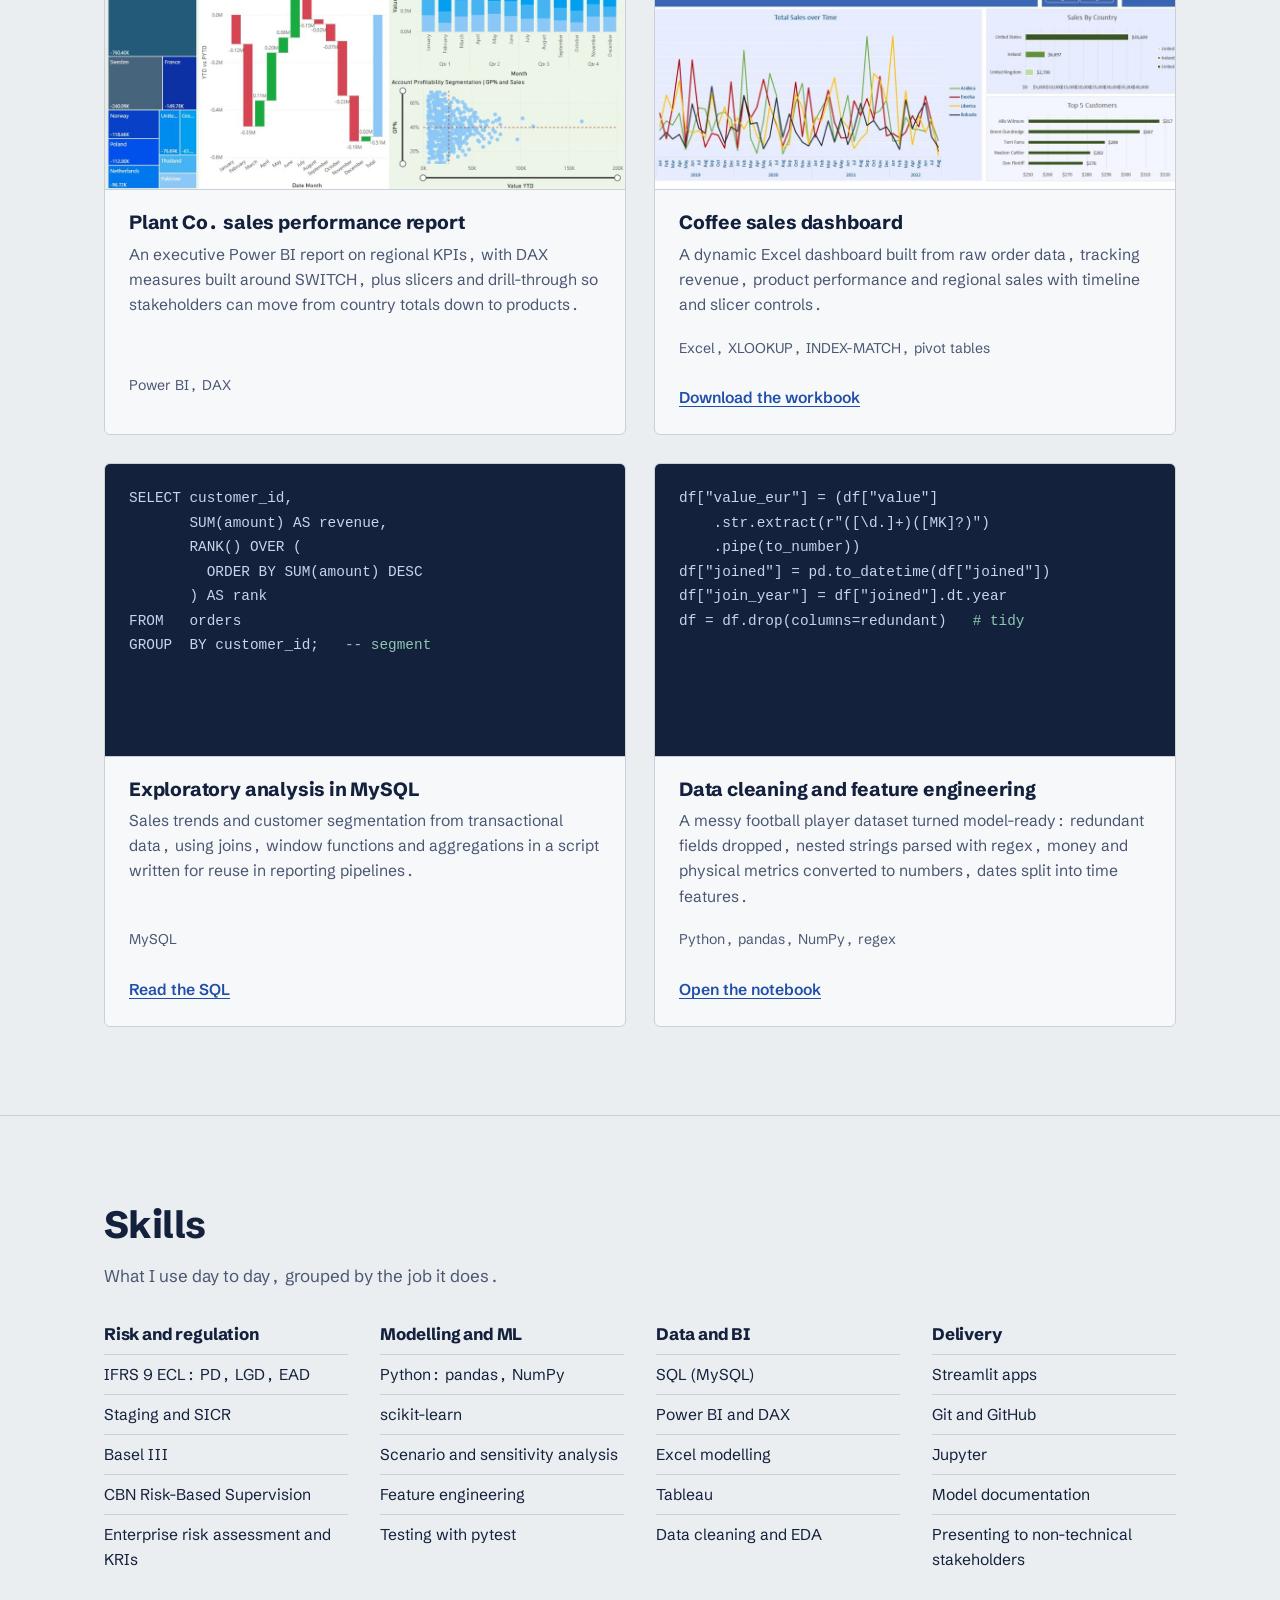
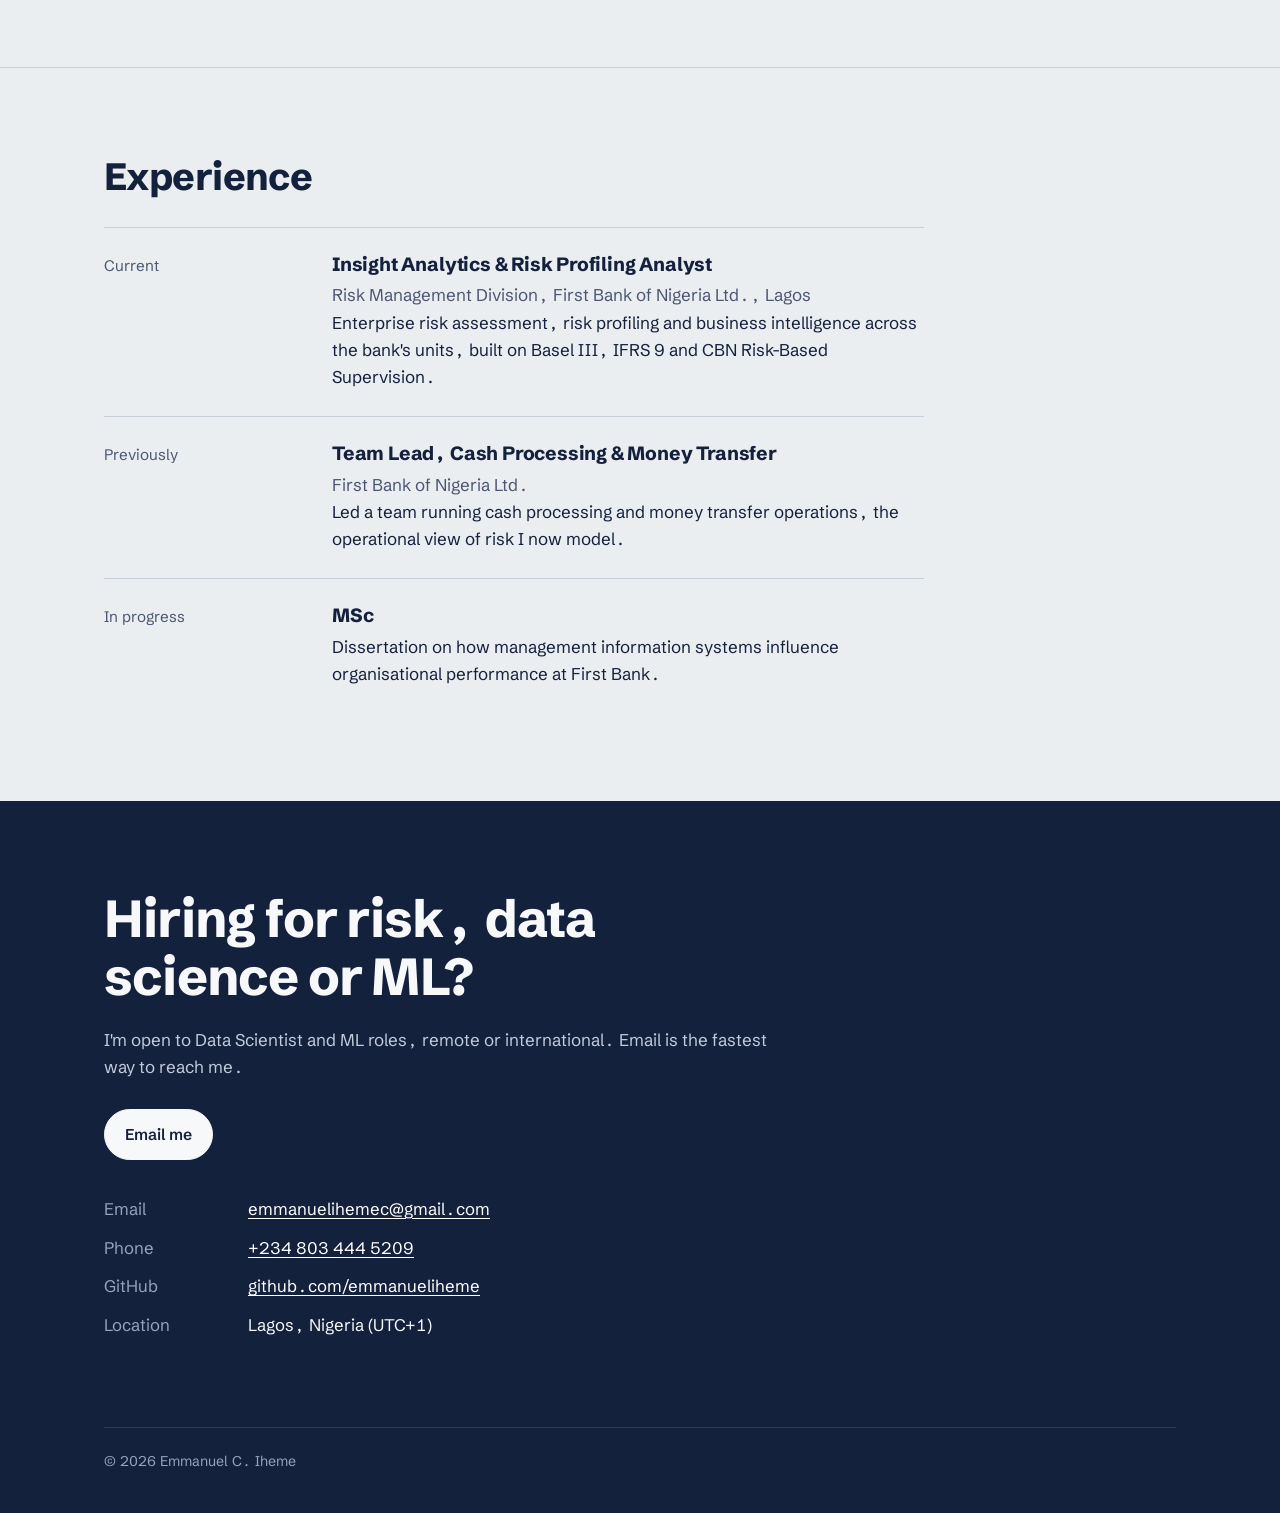
==== commit 3f24c4ec: "Add files via upload" ====
--- a/index.html
+++ b/index.html
@@ -105,7 +105,7 @@
 .facts span{font-size:.88rem;color:var(--ink-2)}
 .case ul{margin:0 0 18px;padding-left:1.1em;max-width:var(--measure)}
 .case li{margin:.35em 0}
-.links{display:flex;gap:20px;flex-wrap:wrap;font-weight:600}
+.links{display:flex;gap:6px 20px;flex-wrap:wrap;font-weight:600}
 
 /* ---------- analytics projects ---------- */
 .grid{display:grid;grid-template-columns:repeat(2,1fr);gap:28px}
@@ -164,6 +164,8 @@
   .contact dd{margin-bottom:12px}
 }
 [data-link-empty]{display:none !important}
+.links a,.links .soon{white-space:nowrap}
+.links .soon{color:#7C869A;font-weight:500}
 </style>
 </head>
 <body>
@@ -237,14 +239,14 @@
 
     <article class="case">
       <div>
-        <span class="status live">Open source</span>
+        <span class="status live">Open source · synthetic data</span>
         <h3>IFRS 9 Expected Credit Loss Engine</h3>
-        <p>A loan-level impairment engine: staging with auditable SICR triggers, lifetime PD term structures from rating migration, collateral-driven LGD, amortising and revolving EAD, and probability-weighted macro scenarios. Ships with a Streamlit dashboard and disclosure-ready Excel output.</p>
-        <p class="stack">Python, pandas, NumPy, Streamlit, Plotly, pytest (23 tests)</p>
+        <p>A loan-level impairment engine: staging with auditable SICR triggers, lifetime PD term structures from rating migration, collateral-driven LGD, amortising and revolving EAD, and probability-weighted macro scenarios, with disclosure-ready Excel output.</p>
+        <p class="stack">Python, pandas, NumPy, Streamlit, Plotly, pytest · IFRS 9</p>
         <div class="links">
-          <a href="https://github.com/emmanueliheme/ifrs9-ecl-engine">Code on GitHub</a>
-          <a href="https://github.com/emmanueliheme/ifrs9-ecl-engine/blob/main/docs/METHODOLOGY.md">Methodology</a>
-          <a data-link="eclDemo" href="">Live dashboard</a>
+          <a data-slot="eclRepo" href="">Code on GitHub</a>
+          <a data-slot="eclMethod" href="">Methodology</a>
+          <a data-slot="eclDemo" href="">Live app</a>
         </div>
       </div>
       <div>
@@ -256,7 +258,7 @@
         </div>
         <ul>
           <li>Every facility records which Stage 2 triggers fired: 30+ DPD, PD ratio, 3-notch downgrade, watchlist or forbearance.</li>
-          <li>Sidebar controls re-weight scenarios and move SICR thresholds live, showing how sensitive the allowance is to policy choices.</li>
+          <li>Scenario weights and SICR thresholds move live, showing how sensitive the allowance is to policy choices.</li>
           <li>Runs on any loan tape with the documented columns; the synthetic book keeps it shareable.</li>
         </ul>
       </div>
@@ -265,13 +267,13 @@
     <article class="case">
       <div>
         <span class="status live">Live · synthetic data</span>
-        <h3>Enterprise Risk Assessment application</h3>
-        <p>A bottom-up risk model that rolls 126 scored drivers into risk types, categories and a single enterprise score, so the headline number can always be traced back to the drivers and indicators behind it.</p>
-        <p>It started as an Excel workbook. Rebuilding it in Python exposed calculation errors that inflated the score, and the app shows the reconciliation. It runs on a fictional bank, modelling the framework I'm proposing for a bank-wide assessment.</p>
-        <p class="stack">Python, pandas, Streamlit, Plotly, pytest · Basel III, CBN Risk-Based Supervision, COSO ERM</p>
+        <h3>Enterprise Risk Assessment Model</h3>
+        <p>A bottom-up risk model that rolls 126 scored drivers into risk types, categories and one enterprise score, so the headline number traces back to the drivers and indicators behind it. Rebuilt from my Excel prototype, with a reconciliation showing what the rebuild corrected.</p>
+        <p class="stack">Python, pandas, Streamlit, Plotly, pytest · Basel III, CBN RBS, COSO ERM</p>
         <div class="links">
-          <a data-link="eraRepo" href="">Code on GitHub</a>
-          <a data-link="eraDemo" href="">Live app</a>
+          <a data-slot="eraRepo" href="">Code on GitHub</a>
+          <a data-slot="eraMethod" href="">Methodology</a>
+          <a data-slot="eraDemo" href="">Live app</a>
         </div>
       </div>
       <div>
@@ -282,7 +284,7 @@
           <div><strong>126</strong><span>Key risk indicators</span></div>
         </div>
         <ul>
-          <li>Worst-case impact, weighted likelihood and control effectiveness at every level, from driver to enterprise.</li>
+          <li>Weighted likelihood, worst-case impact and control effectiveness at every level, from driver to enterprise.</li>
           <li>KRIs rated in the right direction and, optionally, fed back into the scores.</li>
           <li>What-if editing and live assumptions: thresholds, weights and control effectiveness.</li>
         </ul>
@@ -293,13 +295,25 @@
       <div>
         <span class="status wip">In progress</span>
         <h3>Credit Risk Decision Engine</h3>
-        <p>A credit decisioning model for loan applications, built on features credit officers already reason with, so each decision comes with reasons a reviewer recognises.</p>
-        <p class="stack">Python, pandas</p>
-      </div>
-      <div>
+        <p>A credit decisioning model for loan applications, built on the features credit officers already reason with, so each decision comes with reasons a reviewer recognises.</p>
+        <p class="stack">Python, pandas · credit underwriting</p>
+        <div class="links">
+          <a data-slot="creRepo" href="">Code on GitHub</a>
+          <a data-slot="creMethod" href="">Methodology</a>
+          <a data-slot="creDemo" href="">Live app</a>
+        </div>
+      </div>
+      <div>
+        <div class="facts">
+          <div><strong>DSCR</strong><span>Debt service coverage ratio</span></div>
+          <div><strong>Collateral</strong><span>Coverage of exposure by security</span></div>
+          <div><strong>Delinquency</strong><span>Repayment history features</span></div>
+          <div><strong>ECL-linked</strong><span>Same borrower view as the IFRS 9 engine</span></div>
+        </div>
         <ul>
-          <li>Feature engineering from credit fundamentals: debt service coverage ratio, collateral coverage and delinquency history.</li>
-          <li>Designed to sit alongside the ECL engine: the same borrower view drives origination and provisioning.</li>
+          <li>Feature engineering from credit fundamentals rather than opaque proxies.</li>
+          <li>Designed to sit alongside the ECL engine, so origination and provisioning share one view of the borrower.</li>
+          <li>Code, methodology and live app will be published here when the first version is complete.</li>
         </ul>
       </div>
     </article>
@@ -436,13 +450,31 @@
 <footer><div class="wrap"><div>© 2026 Emmanuel C. Iheme</div></div></footer>
 
 <script>
-  /* Fill these in and every matching link appears. Empty = hidden. */
+    /* Fill in a URL and its link goes live. Empty project links show "coming soon"; an empty LinkedIn is hidden. */
   const LINKS = {
-    linkedin: "",   // e.g. https://www.linkedin.com/in/your-handle
-    eclDemo:  "",   // e.g. https://your-app.streamlit.app
-    eraRepo:  "https://github.com/emmanueliheme/enterprise-risk-assessment",
-    eraDemo:  "https://knowel-enterprise-risk-assessment.streamlit.app"
+    linkedin:  "",   // e.g. https://www.linkedin.com/in/your-handle
+    // IFRS 9 ECL engine
+    eclRepo:   "https://github.com/emmanueliheme/ifrs9-ecl-engine",
+    eclMethod: "https://github.com/emmanueliheme/ifrs9-ecl-engine/blob/main/docs/METHODOLOGY.md",
+    eclDemo:   "",   // e.g. https://your-ecl-app.streamlit.app
+    // Enterprise Risk Assessment
+    eraRepo:   "https://github.com/emmanueliheme/enterprise-risk-assessment",
+    eraMethod: "https://github.com/emmanueliheme/enterprise-risk-assessment/blob/main/docs/METHODOLOGY.md",
+    eraDemo:   "https://knowel-enterprise-risk-assessment.streamlit.app",
+    // Credit Risk Decision Engine
+    creRepo:   "",
+    creMethod: "",
+    creDemo:   ""
   };
+  document.querySelectorAll("[data-slot]").forEach(a => {
+    const url = LINKS[a.dataset.slot];
+    if (url) { a.href = url; return; }
+    const span = document.createElement("span");
+    span.className = "soon";
+    span.textContent = a.textContent + " (soon)";
+    span.title = "Not published yet";
+    a.replaceWith(span);
+  });
   document.querySelectorAll("[data-link]").forEach(a => {
     const url = LINKS[a.dataset.link];
     if (url) a.href = url; else a.setAttribute("data-link-empty", "");
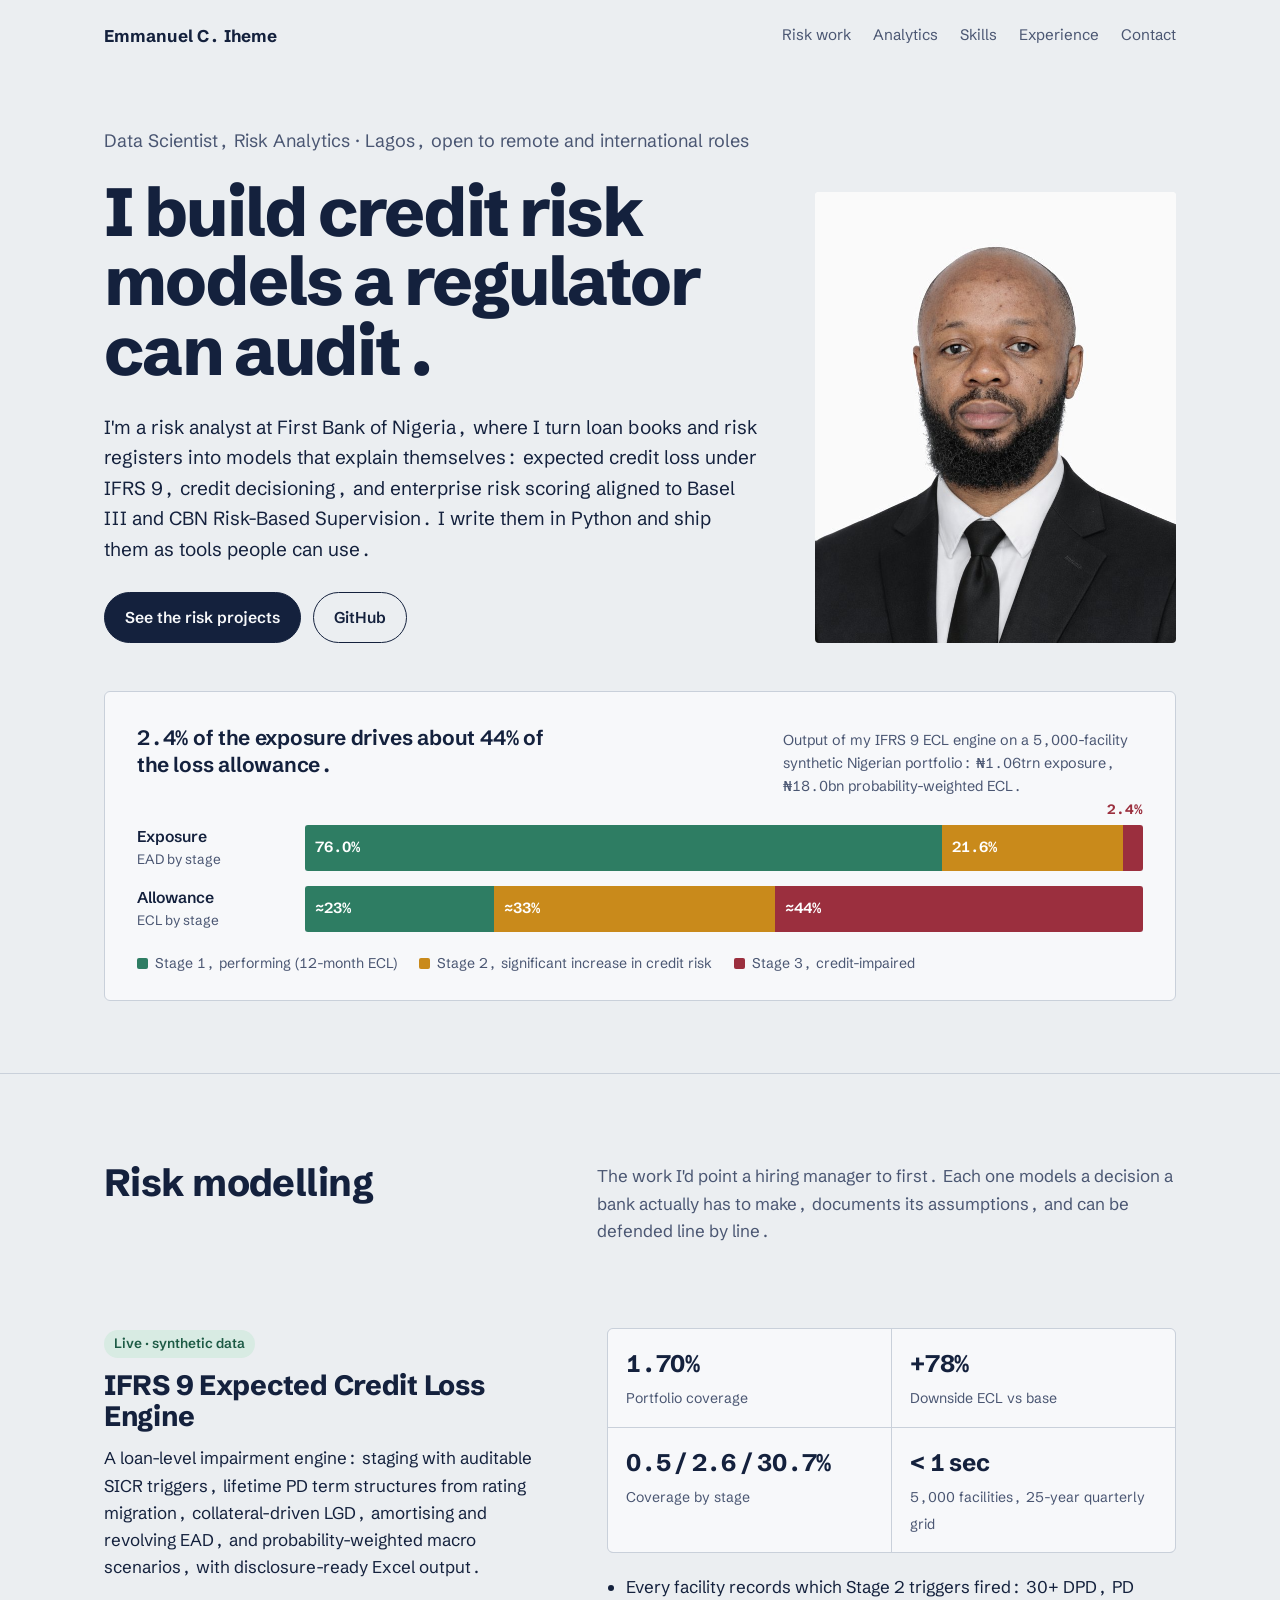
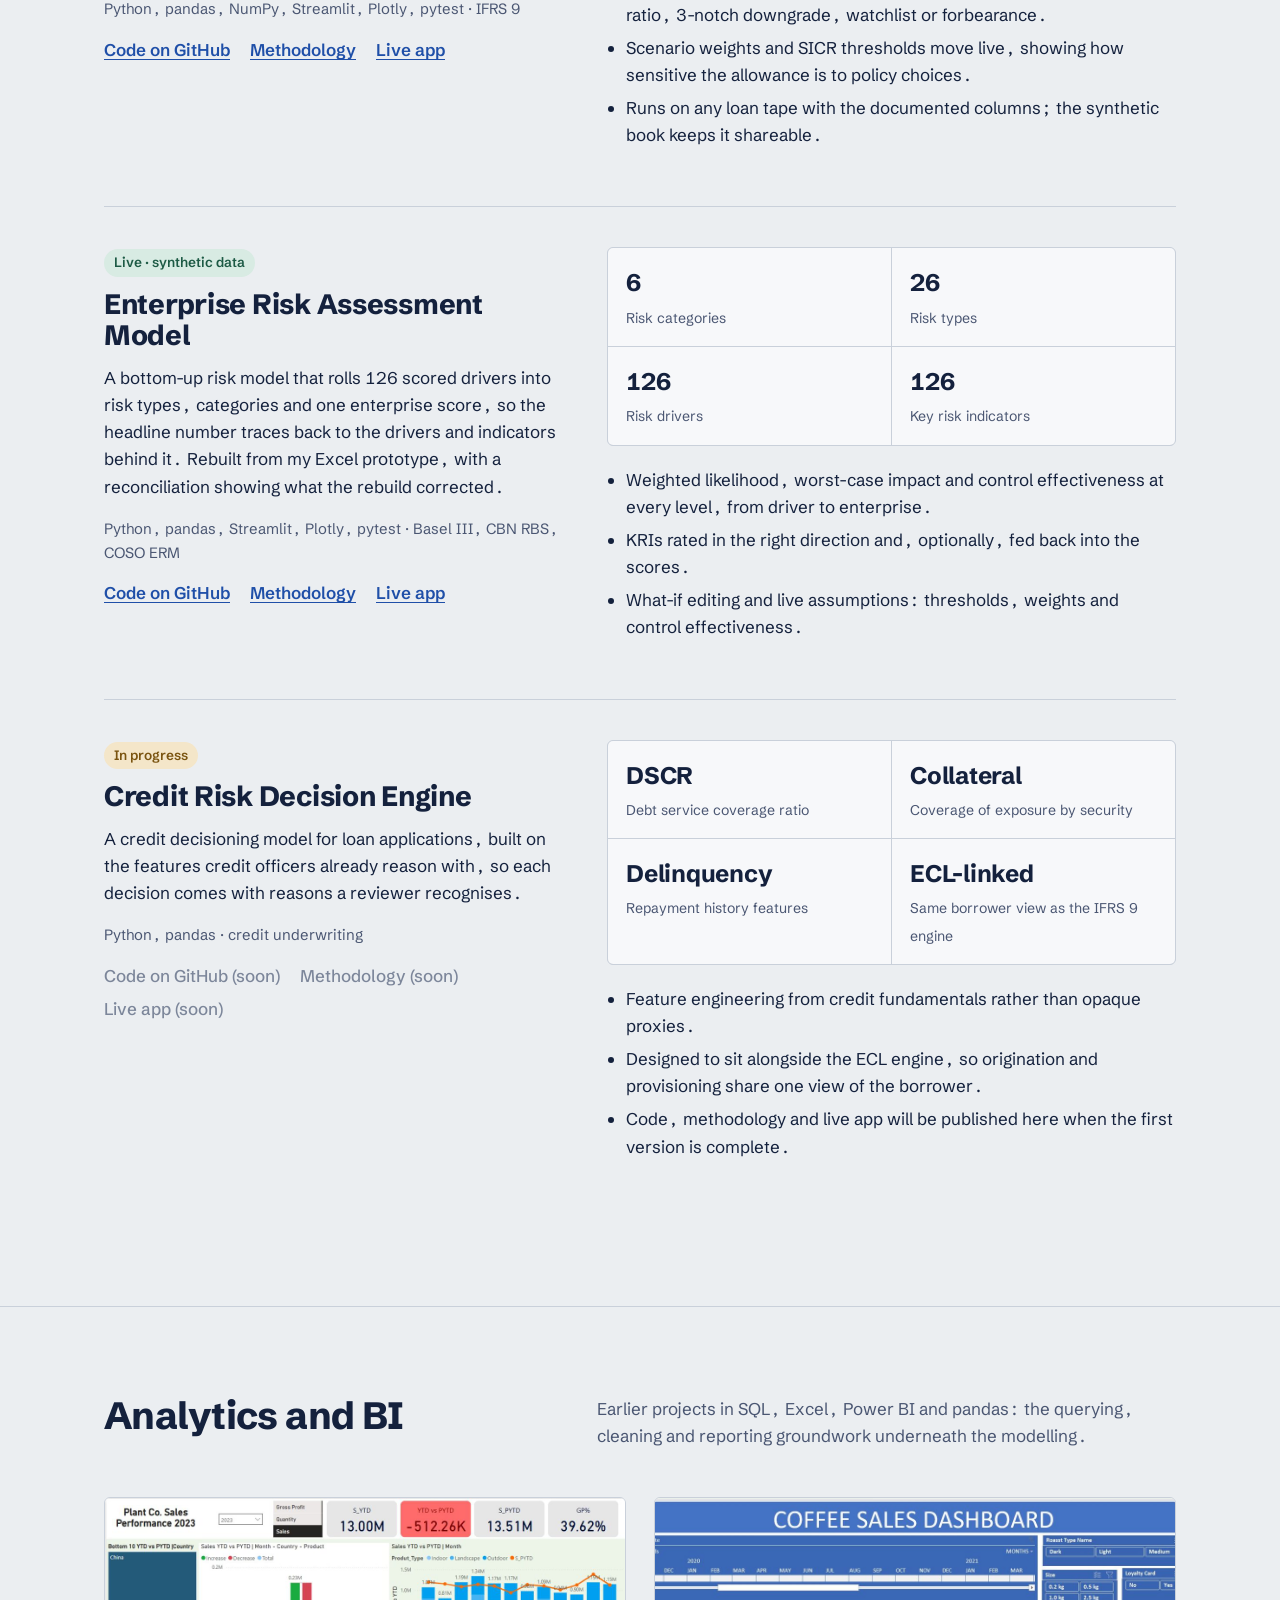
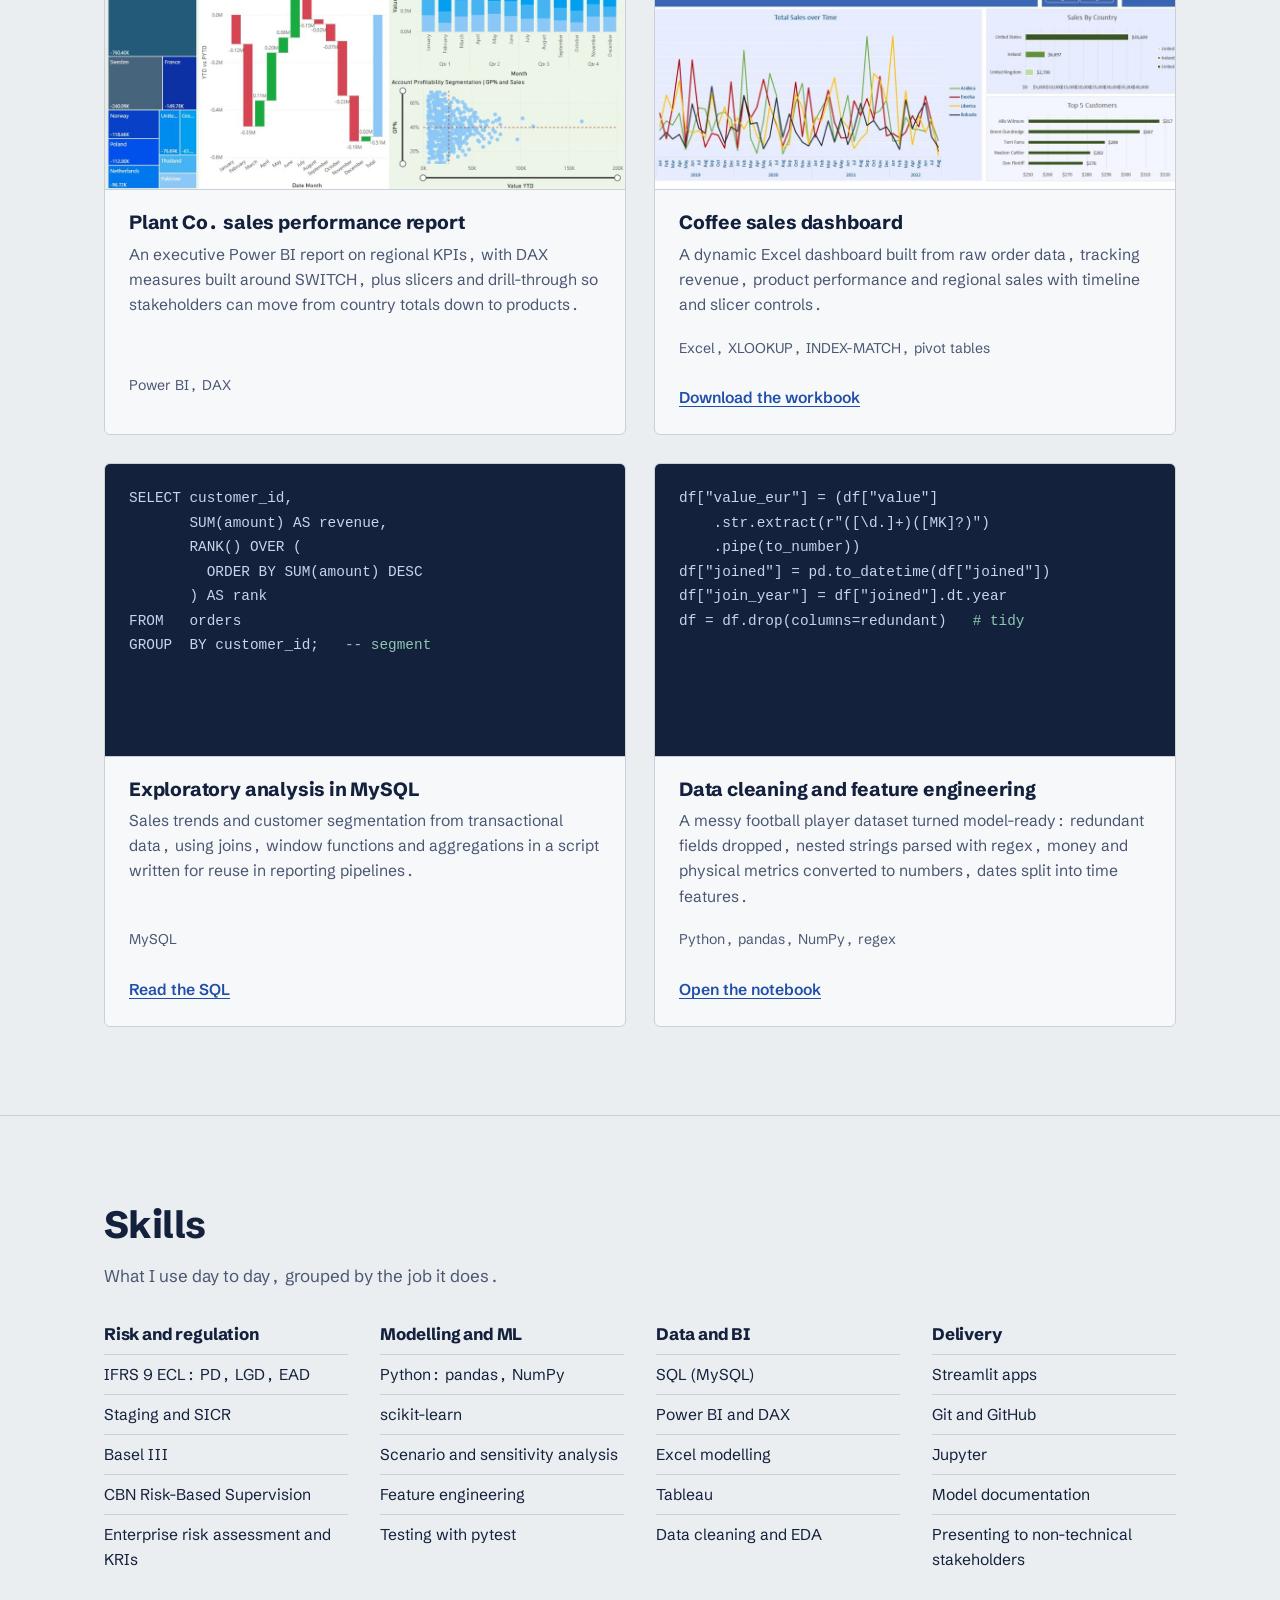
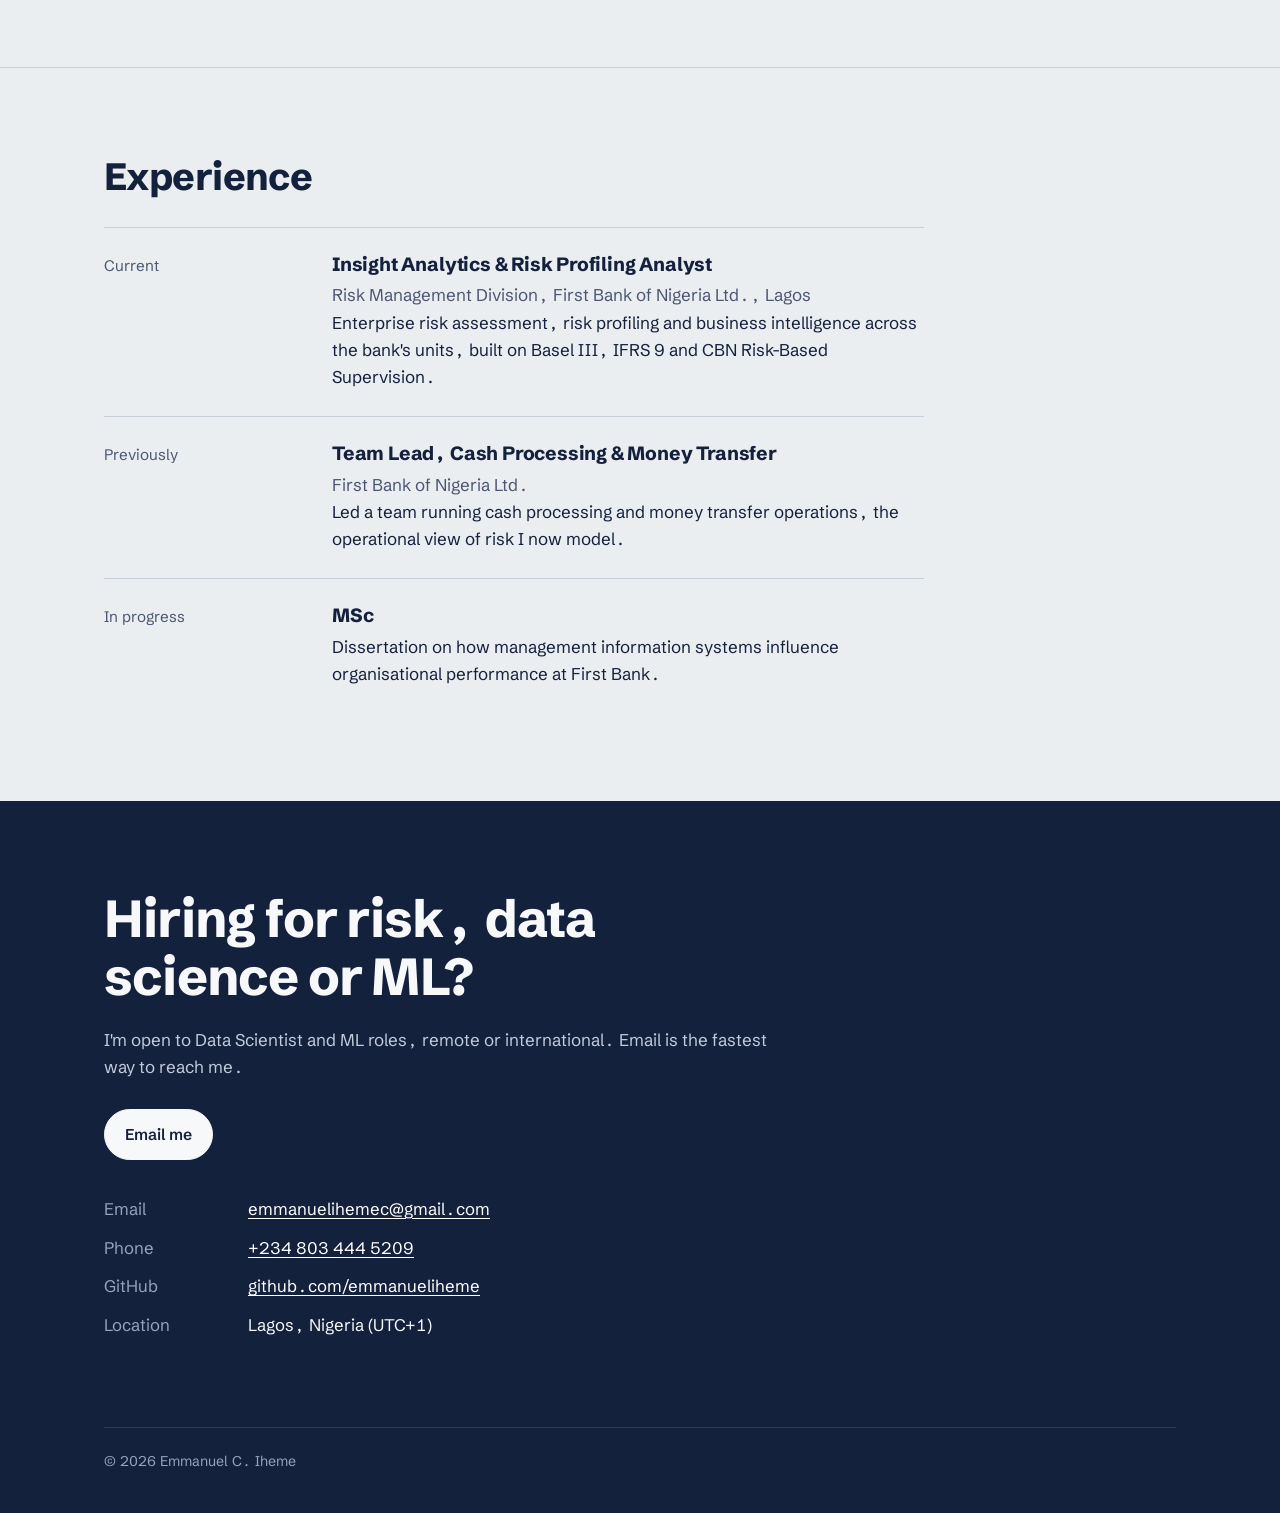
==== commit 9fa90a04: "Add files via upload" ====
--- a/index.html
+++ b/index.html
@@ -239,7 +239,7 @@
 
     <article class="case">
       <div>
-        <span class="status live">Open source · synthetic data</span>
+        <span class="status live">Live · synthetic data</span>
         <h3>IFRS 9 Expected Credit Loss Engine</h3>
         <p>A loan-level impairment engine: staging with auditable SICR triggers, lifetime PD term structures from rating migration, collateral-driven LGD, amortising and revolving EAD, and probability-weighted macro scenarios, with disclosure-ready Excel output.</p>
         <p class="stack">Python, pandas, NumPy, Streamlit, Plotly, pytest · IFRS 9</p>
@@ -456,7 +456,7 @@
     // IFRS 9 ECL engine
     eclRepo:   "https://github.com/emmanueliheme/ifrs9-ecl-engine",
     eclMethod: "https://github.com/emmanueliheme/ifrs9-ecl-engine/blob/main/docs/METHODOLOGY.md",
-    eclDemo:   "",   // e.g. https://your-ecl-app.streamlit.app
+    eclDemo:   "https://eci-ifrs9-ecl-engine-knowel.streamlit.app",
     // Enterprise Risk Assessment
     eraRepo:   "https://github.com/emmanueliheme/enterprise-risk-assessment",
     eraMethod: "https://github.com/emmanueliheme/enterprise-risk-assessment/blob/main/docs/METHODOLOGY.md",
